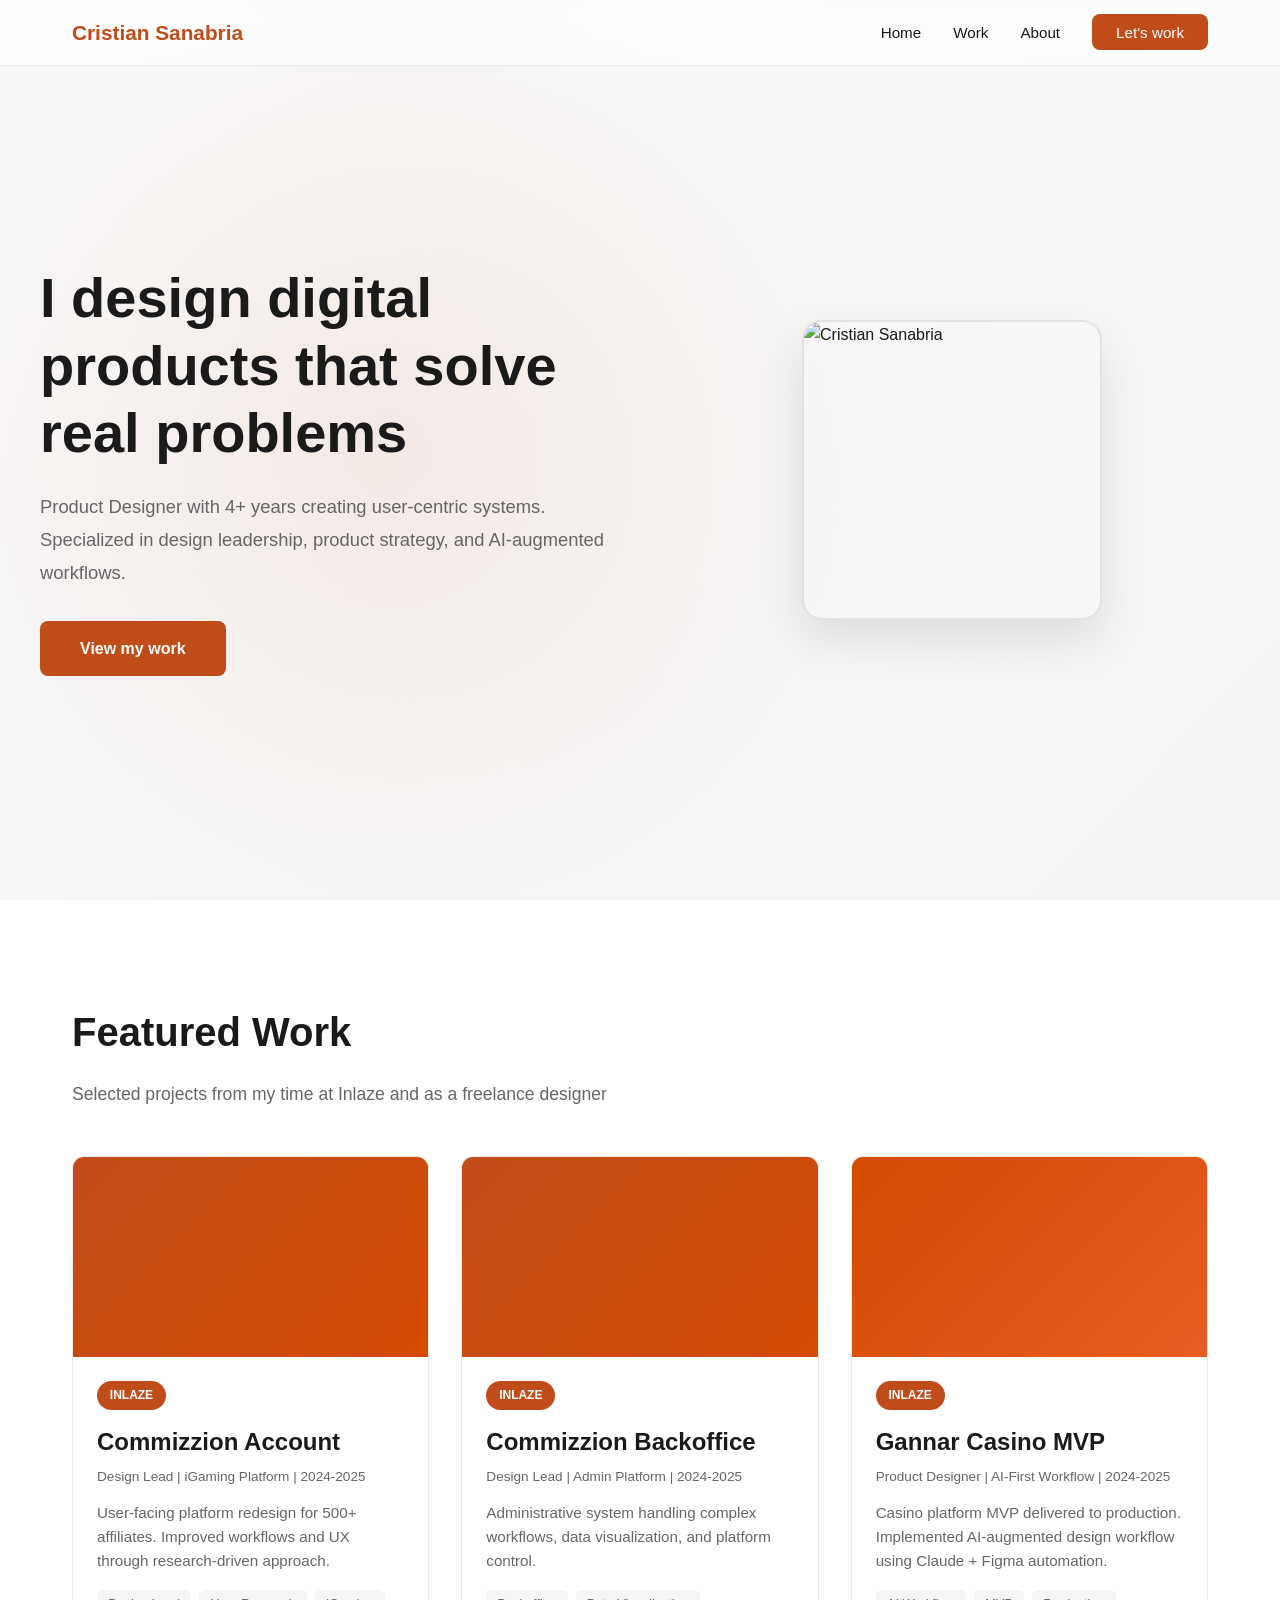
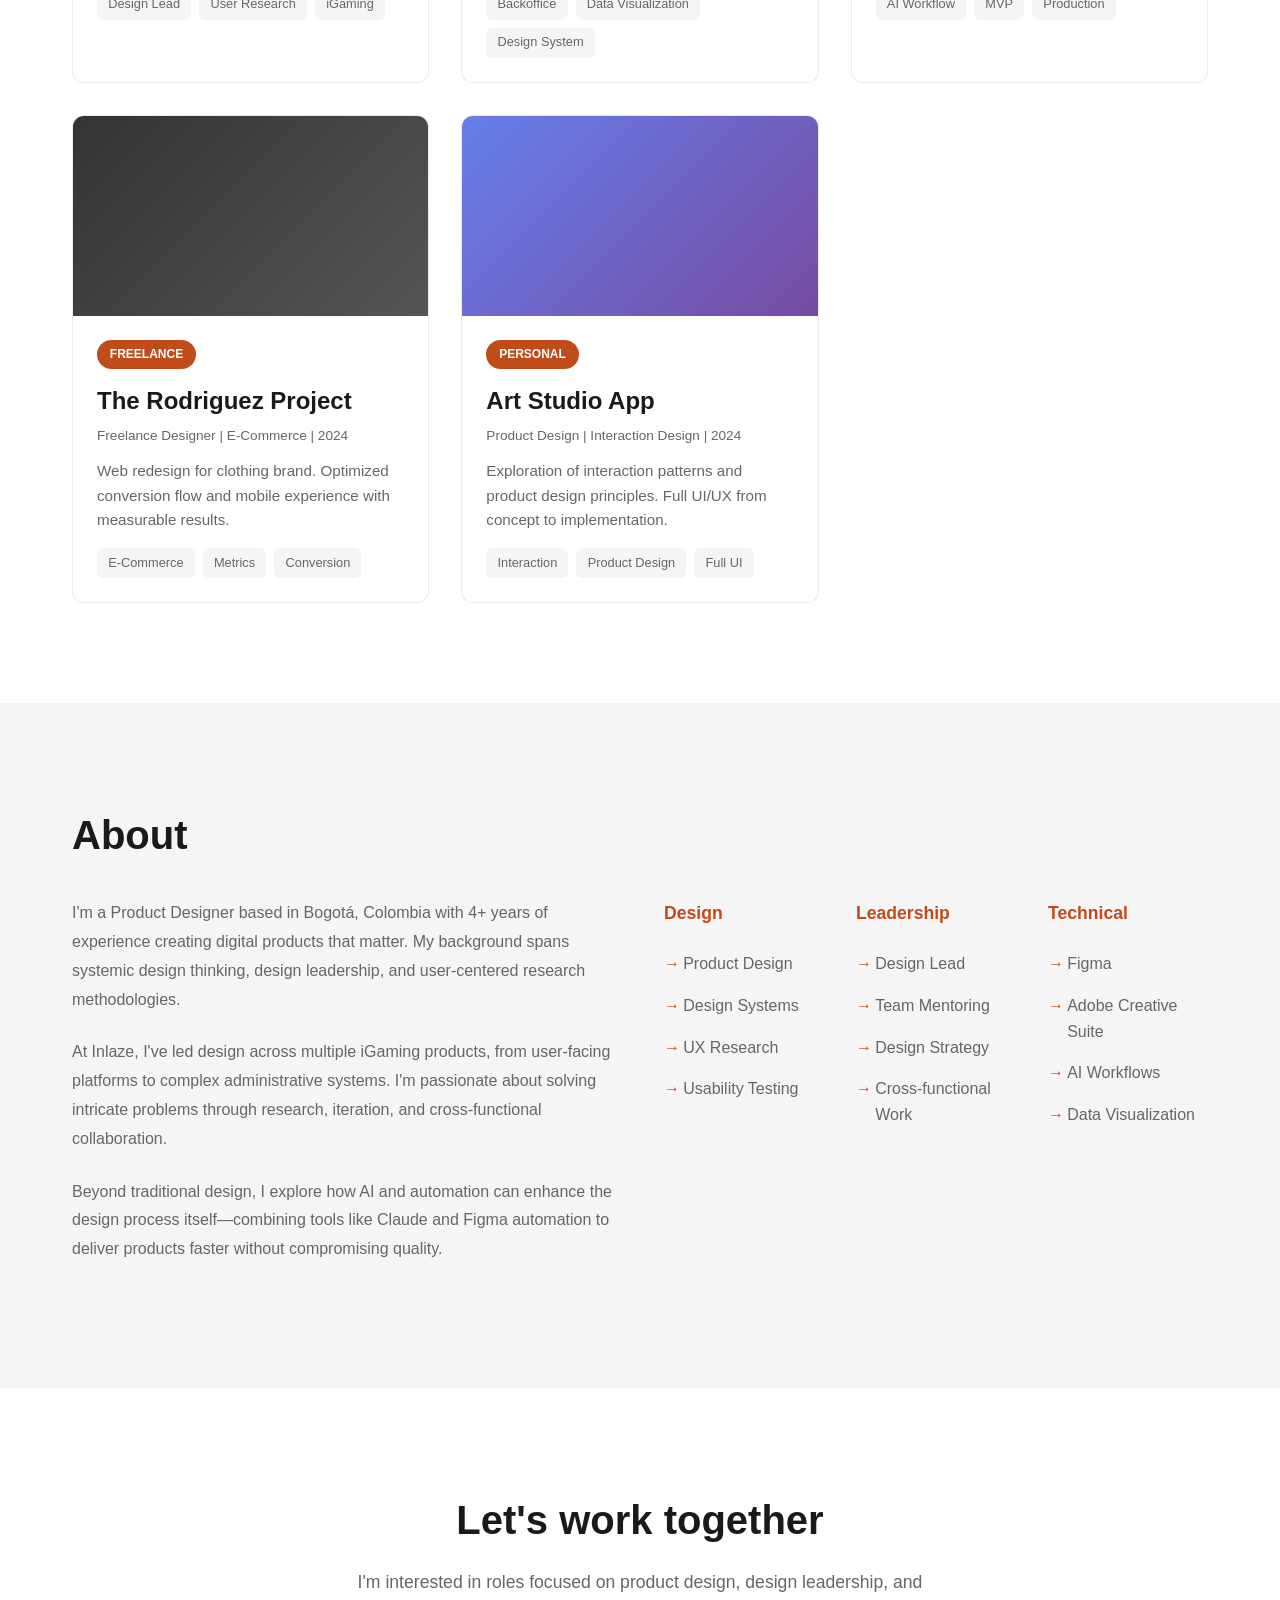
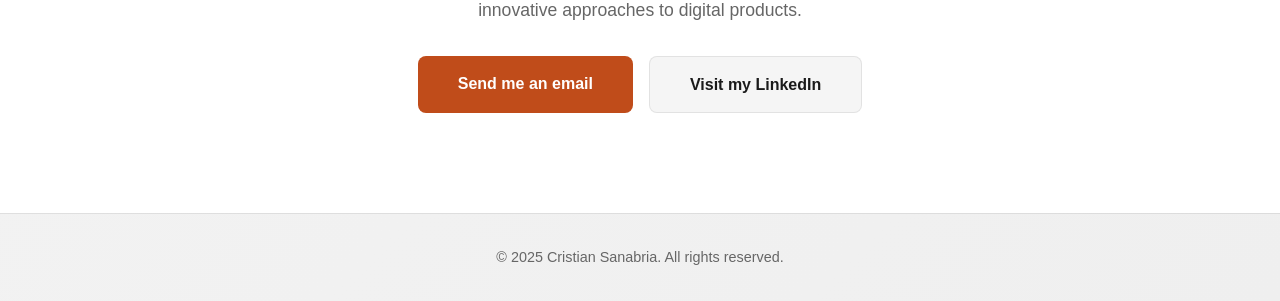
==== index.html @ e466b962 "Initial commit: Add portfolio site" ====
<!DOCTYPE html>
<html lang="en">
<head>
  <meta charset="UTF-8">
  <meta name="viewport" content="width=device-width, initial-scale=1.0">
  <title>Cristian Sanabria - Product Designer</title>
  <link rel="stylesheet" href="styles.css">
</head>
<body>
  <!-- Navigation -->
  <nav class="navbar">
    <div class="nav-container">
      <div class="nav-logo">
        <a href="#home">Cristian Sanabria</a>
      </div>
      <ul class="nav-menu">
        <li><a href="#home" class="nav-link">Home</a></li>
        <li><a href="#work" class="nav-link">Work</a></li>
        <li><a href="#about" class="nav-link">About</a></li>
        <li><a href="#contact" class="nav-link nav-link-cta">Let's work</a></li>
      </ul>
      <div class="hamburger">
        <span></span>
        <span></span>
        <span></span>
      </div>
    </div>
  </nav>

  <!-- Hero Section -->
  <section id="home" class="hero">
    <div class="hero-content">
      <div class="hero-text">
        <h1>I design digital products that solve real problems</h1>
        <p>Product Designer with 4+ years creating user-centric systems. Specialized in design leadership, product strategy, and AI-augmented workflows.</p>
        <a href="#work" class="cta-button">View my work</a>
      </div>
      <div class="hero-image">
        <img src="https://media.licdn.com/dms/image/v2/D4E03AQHj_qhCqx9m7Q/profile-displayphoto-shrink_400_400/B4EZRHE0FCHgAg-/0/1736359232796?e=1776902400&v=beta&t=BjJGHs2agPG7mdPKv60UKimtFceNWVZAEe815N1MtGw" alt="Cristian Sanabria">
      </div>
    </div>
    <div class="hero-gradient"></div>
  </section>

  <!-- Work Section -->
  <section id="work" class="work">
    <div class="section-container">
      <h2>Featured Work</h2>
      <p class="section-subtitle">Selected projects from my time at Inlaze and as a freelance designer</p>
      
      <div class="projects-grid">
        <!-- Project 1: Commizzion Account -->
        <div class="project-card" data-project="commizzion-account">
          <div class="project-image">
            <div class="image-placeholder" style="background: linear-gradient(135deg, #C04C1A 0%, #D44A00 100%);"></div>
          </div>
          <div class="project-info">
            <span class="project-tag">Inlaze</span>
            <h3>Commizzion Account</h3>
            <p class="project-meta">Design Lead | iGaming Platform | 2024-2025</p>
            <p class="project-description">User-facing platform redesign for 500+ affiliates. Improved workflows and UX through research-driven approach.</p>
            <div class="project-skills">
              <span class="skill-tag">Design Lead</span>
              <span class="skill-tag">User Research</span>
              <span class="skill-tag">iGaming</span>
            </div>
          </div>
        </div>

        <!-- Project 2: Commizzion Backoffice -->
        <div class="project-card" data-project="commizzion-backoffice">
          <div class="project-image">
            <div class="image-placeholder" style="background: linear-gradient(135deg, #C04C1A 0%, #D44A00 100%);"></div>
          </div>
          <div class="project-info">
            <span class="project-tag">Inlaze</span>
            <h3>Commizzion Backoffice</h3>
            <p class="project-meta">Design Lead | Admin Platform | 2024-2025</p>
            <p class="project-description">Administrative system handling complex workflows, data visualization, and platform control.</p>
            <div class="project-skills">
              <span class="skill-tag">Backoffice</span>
              <span class="skill-tag">Data Visualization</span>
              <span class="skill-tag">Design System</span>
            </div>
          </div>
        </div>

        <!-- Project 3: Gannar Casino -->
        <div class="project-card" data-project="gannar">
          <div class="project-image">
            <div class="image-placeholder" style="background: linear-gradient(135deg, #D44A00 0%, #E85D24 100%);"></div>
          </div>
          <div class="project-info">
            <span class="project-tag">Inlaze</span>
            <h3>Gannar Casino MVP</h3>
            <p class="project-meta">Product Designer | AI-First Workflow | 2024-2025</p>
            <p class="project-description">Casino platform MVP delivered to production. Implemented AI-augmented design workflow using Claude + Figma automation.</p>
            <div class="project-skills">
              <span class="skill-tag">AI Workflow</span>
              <span class="skill-tag">MVP</span>
              <span class="skill-tag">Production</span>
            </div>
          </div>
        </div>

        <!-- Project 4: The Rodriguez Project -->
        <div class="project-card" data-project="rodriguez">
          <div class="project-image">
            <div class="image-placeholder" style="background: linear-gradient(135deg, #333 0%, #555 100%);"></div>
          </div>
          <div class="project-info">
            <span class="project-tag">Freelance</span>
            <h3>The Rodriguez Project</h3>
            <p class="project-meta">Freelance Designer | E-Commerce | 2024</p>
            <p class="project-description">Web redesign for clothing brand. Optimized conversion flow and mobile experience with measurable results.</p>
            <div class="project-skills">
              <span class="skill-tag">E-Commerce</span>
              <span class="skill-tag">Metrics</span>
              <span class="skill-tag">Conversion</span>
            </div>
          </div>
        </div>

        <!-- Project 5: Art Studio -->
        <div class="project-card" data-project="art-studio">
          <div class="project-image">
            <div class="image-placeholder" style="background: linear-gradient(135deg, #667eea 0%, #764ba2 100%);"></div>
          </div>
          <div class="project-info">
            <span class="project-tag">Personal</span>
            <h3>Art Studio App</h3>
            <p class="project-meta">Product Design | Interaction Design | 2024</p>
            <p class="project-description">Exploration of interaction patterns and product design principles. Full UI/UX from concept to implementation.</p>
            <div class="project-skills">
              <span class="skill-tag">Interaction</span>
              <span class="skill-tag">Product Design</span>
              <span class="skill-tag">Full UI</span>
            </div>
          </div>
        </div>
      </div>
    </div>
  </section>

  <!-- About Section -->
  <section id="about" class="about">
    <div class="section-container">
      <h2>About</h2>
      <div class="about-content">
        <div class="about-text">
          <p>I'm a Product Designer based in Bogotá, Colombia with 4+ years of experience creating digital products that matter. My background spans systemic design thinking, design leadership, and user-centered research methodologies.</p>
          <p>At Inlaze, I've led design across multiple iGaming products, from user-facing platforms to complex administrative systems. I'm passionate about solving intricate problems through research, iteration, and cross-functional collaboration.</p>
          <p>Beyond traditional design, I explore how AI and automation can enhance the design process itself—combining tools like Claude and Figma automation to deliver products faster without compromising quality.</p>
        </div>
        <div class="skills-grid">
          <div class="skills-column">
            <h4>Design</h4>
            <ul>
              <li>Product Design</li>
              <li>Design Systems</li>
              <li>UX Research</li>
              <li>Usability Testing</li>
            </ul>
          </div>
          <div class="skills-column">
            <h4>Leadership</h4>
            <ul>
              <li>Design Lead</li>
              <li>Team Mentoring</li>
              <li>Design Strategy</li>
              <li>Cross-functional Work</li>
            </ul>
          </div>
          <div class="skills-column">
            <h4>Technical</h4>
            <ul>
              <li>Figma</li>
              <li>Adobe Creative Suite</li>
              <li>AI Workflows</li>
              <li>Data Visualization</li>
            </ul>
          </div>
        </div>
      </div>
    </div>
  </section>

  <!-- Contact Section -->
  <section id="contact" class="contact">
    <div class="section-container">
      <h2>Let's work together</h2>
      <p>I'm interested in roles focused on product design, design leadership, and innovative approaches to digital products.</p>
      <div class="contact-links">
        <a href="mailto:crisanabria97@gmail.com" class="contact-button">Send me an email</a>
        <a href="https://www.linkedin.com/in/cristian-sanabria97/" target="_blank" class="contact-button contact-button-secondary">Visit my LinkedIn</a>
      </div>
    </div>
  </section>

  <!-- Footer -->
  <footer class="footer">
    <div class="section-container">
      <p>&copy; 2025 Cristian Sanabria. All rights reserved.</p>
    </div>
  </footer>

  <!-- Project Modal -->
  <div id="projectModal" class="project-modal">
    <div class="modal-content">
      <button class="modal-close">&times;</button>
      <div class="modal-body">
        <h3 id="modalTitle"></h3>
        <p id="modalDescription"></p>
        <div id="modalDetails"></div>
      </div>
    </div>
  </div>

  <script src="script.js"></script>
</body>
</html>
---- styles.css ----
* {
  margin: 0;
  padding: 0;
  box-sizing: border-box;
}

:root {
  --primary-color: #C04C1A;
  --accent-color: #D44A00;
  --text-primary: #1a1a1a;
  --text-secondary: #666;
  --bg-primary: #ffffff;
  --bg-secondary: #f5f5f5;
  --bg-tertiary: #efefef;
  --border-color: rgba(0, 0, 0, 0.08);
  --glass-bg: rgba(255, 255, 255, 0.7);
  --glass-border: rgba(255, 255, 255, 0.5);
}

@media (prefers-color-scheme: dark) {
  :root {
    --text-primary: #f5f5f5;
    --text-secondary: #b0b0b0;
    --bg-primary: #0a0a0a;
    --bg-secondary: #1a1a1a;
    --bg-tertiary: #2a2a2a;
    --border-color: rgba(255, 255, 255, 0.1);
    --glass-bg: rgba(20, 20, 20, 0.7);
    --glass-border: rgba(255, 255, 255, 0.15);
  }
}

html {
  scroll-behavior: smooth;
}

body {
  font-family: -apple-system, BlinkMacSystemFont, 'Segoe UI', Roboto, 'Helvetica Neue', Arial, sans-serif;
  color: var(--text-primary);
  background: linear-gradient(135deg, #f9f9f9 0%, #efefef 100%);
  line-height: 1.6;
}

@media (prefers-color-scheme: dark) {
  body {
    background: linear-gradient(135deg, #0a0a0a 0%, #1a1a1a 100%);
  }
}

/* Navigation */
.navbar {
  position: fixed;
  top: 0;
  left: 0;
  right: 0;
  backdrop-filter: blur(10px);
  background: var(--glass-bg);
  border-bottom: 1px solid var(--border-color);
  padding: 1rem 0;
  z-index: 1000;
}

.nav-container {
  max-width: 1200px;
  margin: 0 auto;
  padding: 0 2rem;
  display: flex;
  justify-content: space-between;
  align-items: center;
}

.nav-logo a {
  font-weight: 600;
  font-size: 1.3rem;
  color: var(--primary-color);
  text-decoration: none;
}

.nav-menu {
  display: flex;
  list-style: none;
  gap: 2rem;
}

.nav-link {
  text-decoration: none;
  color: var(--text-primary);
  font-size: 0.95rem;
  transition: color 0.3s ease;
}

.nav-link:hover {
  color: var(--primary-color);
}

.nav-link-cta {
  background: var(--primary-color);
  color: white;
  padding: 0.6rem 1.5rem;
  border-radius: 8px;
  transition: background 0.3s ease;
}

.nav-link-cta:hover {
  background: var(--accent-color);
}

.hamburger {
  display: none;
  flex-direction: column;
  gap: 5px;
  cursor: pointer;
}

.hamburger span {
  width: 25px;
  height: 2px;
  background: var(--text-primary);
  border-radius: 2px;
  transition: all 0.3s ease;
}

/* Hero Section */
.hero {
  padding: 120px 2rem 80px;
  min-height: 100vh;
  display: flex;
  align-items: center;
  position: relative;
  overflow: hidden;
}

.hero-gradient {
  position: absolute;
  top: 0;
  left: 0;
  right: 0;
  bottom: 0;
  background: radial-gradient(circle at 30% 50%, rgba(192, 76, 26, 0.08) 0%, transparent 50%);
  pointer-events: none;
}

.hero-content {
  max-width: 1200px;
  margin: 0 auto;
  width: 100%;
  display: grid;
  grid-template-columns: 1fr 1fr;
  gap: 3rem;
  align-items: center;
  position: relative;
  z-index: 1;
}

.hero-text h1 {
  font-size: 3.5rem;
  line-height: 1.2;
  margin-bottom: 1.5rem;
  color: var(--text-primary);
}

.hero-text p {
  font-size: 1.15rem;
  color: var(--text-secondary);
  margin-bottom: 2rem;
  line-height: 1.8;
}

.cta-button {
  display: inline-block;
  background: var(--primary-color);
  color: white;
  padding: 0.9rem 2.5rem;
  border-radius: 8px;
  text-decoration: none;
  font-weight: 600;
  transition: all 0.3s ease;
  border: none;
  cursor: pointer;
}

.cta-button:hover {
  background: var(--accent-color);
  transform: translateY(-2px);
  box-shadow: 0 10px 30px rgba(192, 76, 26, 0.2);
}

.hero-image {
  display: flex;
  justify-content: center;
  align-items: center;
}

.hero-image img {
  width: 300px;
  height: 300px;
  border-radius: 20px;
  border: 2px solid var(--border-color);
  object-fit: cover;
  box-shadow: 0 20px 50px rgba(0, 0, 0, 0.1);
}

/* Section Container */
.section-container {
  max-width: 1200px;
  margin: 0 auto;
  padding: 0 2rem;
}

/* Work Section */
.work {
  padding: 100px 2rem;
  background: var(--bg-primary);
}

.work h2,
.about h2,
.contact h2 {
  font-size: 2.5rem;
  margin-bottom: 1rem;
  color: var(--text-primary);
}

.section-subtitle {
  font-size: 1.1rem;
  color: var(--text-secondary);
  margin-bottom: 3rem;
}

.projects-grid {
  display: grid;
  grid-template-columns: repeat(auto-fit, minmax(300px, 1fr));
  gap: 2rem;
}

.project-card {
  background: var(--glass-bg);
  border: 1px solid var(--border-color);
  border-radius: 12px;
  overflow: hidden;
  transition: all 0.3s ease;
  cursor: pointer;
  backdrop-filter: blur(10px);
}

.project-card:hover {
  transform: translateY(-8px);
  border-color: var(--primary-color);
  box-shadow: 0 20px 40px rgba(0, 0, 0, 0.1);
}

.project-image {
  width: 100%;
  height: 200px;
  overflow: hidden;
  background: var(--bg-secondary);
}

.image-placeholder {
  width: 100%;
  height: 100%;
  display: flex;
  align-items: center;
  justify-content: center;
  transition: transform 0.3s ease;
}

.project-card:hover .image-placeholder {
  transform: scale(1.05);
}

.project-info {
  padding: 1.5rem;
}

.project-tag {
  display: inline-block;
  background: var(--primary-color);
  color: white;
  padding: 0.3rem 0.8rem;
  border-radius: 20px;
  font-size: 0.75rem;
  font-weight: 600;
  text-transform: uppercase;
  margin-bottom: 0.8rem;
}

.project-card h3 {
  font-size: 1.5rem;
  margin-bottom: 0.3rem;
  color: var(--text-primary);
}

.project-meta {
  font-size: 0.85rem;
  color: var(--text-secondary);
  margin-bottom: 0.8rem;
}

.project-description {
  font-size: 0.95rem;
  color: var(--text-secondary);
  margin-bottom: 1rem;
  line-height: 1.6;
}

.project-skills {
  display: flex;
  flex-wrap: wrap;
  gap: 0.5rem;
}

.skill-tag {
  background: var(--bg-secondary);
  color: var(--text-secondary);
  padding: 0.3rem 0.7rem;
  border-radius: 6px;
  font-size: 0.8rem;
}

/* About Section */
.about {
  padding: 100px 2rem;
  background: var(--bg-secondary);
}

.about-content {
  display: grid;
  grid-template-columns: 1fr 1fr;
  gap: 3rem;
  margin-top: 2rem;
}

.about-text p {
  color: var(--text-secondary);
  margin-bottom: 1.5rem;
  font-size: 1rem;
  line-height: 1.8;
}

.skills-grid {
  display: grid;
  grid-template-columns: repeat(3, 1fr);
  gap: 2rem;
}

.skills-column h4 {
  font-size: 1.1rem;
  margin-bottom: 1rem;
  color: var(--primary-color);
}

.skills-column ul {
  list-style: none;
}

.skills-column li {
  padding: 0.5rem 0;
  color: var(--text-secondary);
  position: relative;
  padding-left: 1.2rem;
}

.skills-column li:before {
  content: "→";
  position: absolute;
  left: 0;
  color: var(--primary-color);
}

/* Contact Section */
.contact {
  padding: 100px 2rem;
  background: var(--bg-primary);
  text-align: center;
}

.contact h2 {
  margin-bottom: 1rem;
}

.contact > .section-container > p {
  font-size: 1.1rem;
  color: var(--text-secondary);
  margin-bottom: 2rem;
  max-width: 600px;
  margin-left: auto;
  margin-right: auto;
}

.contact-links {
  display: flex;
  justify-content: center;
  gap: 1rem;
  flex-wrap: wrap;
}

.contact-button {
  background: var(--primary-color);
  color: white;
  padding: 0.9rem 2.5rem;
  border-radius: 8px;
  text-decoration: none;
  font-weight: 600;
  transition: all 0.3s ease;
  display: inline-block;
}

.contact-button:hover {
  background: var(--accent-color);
  transform: translateY(-2px);
}

.contact-button-secondary {
  background: var(--bg-secondary);
  color: var(--text-primary);
  border: 1px solid var(--border-color);
}

.contact-button-secondary:hover {
  background: var(--accent-color);
  color: white;
  border-color: var(--accent-color);
}

/* Footer */
.footer {
  padding: 2rem;
  text-align: center;
  color: var(--text-secondary);
  font-size: 0.9rem;
  border-top: 1px solid var(--border-color);
}

/* Project Modal */
.project-modal {
  display: none;
  position: fixed;
  top: 0;
  left: 0;
  right: 0;
  bottom: 0;
  background: rgba(0, 0, 0, 0.5);
  z-index: 2000;
  backdrop-filter: blur(5px);
  align-items: center;
  justify-content: center;
}

.project-modal.active {
  display: flex;
}

.modal-content {
  background: var(--bg-primary);
  border-radius: 16px;
  padding: 2rem;
  max-width: 600px;
  width: 90%;
  max-height: 80vh;
  overflow-y: auto;
  position: relative;
  border: 1px solid var(--border-color);
}

.modal-close {
  position: absolute;
  top: 1rem;
  right: 1rem;
  background: none;
  border: none;
  font-size: 2rem;
  cursor: pointer;
  color: var(--text-primary);
}

/* Responsive Design */
@media (max-width: 768px) {
  .nav-menu {
    display: none;
  }

  .hamburger {
    display: flex;
  }

  .hero-content {
    grid-template-columns: 1fr;
    padding: 2rem 0;
  }

  .hero-text h1 {
    font-size: 2.5rem;
  }

  .hero-image img {
    width: 250px;
    height: 250px;
  }

  .about-content {
    grid-template-columns: 1fr;
  }

  .skills-grid {
    grid-template-columns: 1fr;
  }

  .projects-grid {
    grid-template-columns: 1fr;
  }

  .work h2,
  .about h2,
  .contact h2 {
    font-size: 2rem;
  }

  .contact-links {
    flex-direction: column;
  }

  .contact-button {
    width: 100%;
  }
}

@media (max-width: 480px) {
  .hero-text h1 {
    font-size: 2rem;
  }

  .nav-container {
    padding: 0 1rem;
  }

  .section-container {
    padding: 0 1rem;
  }

  .hero,
  .work,
  .about,
  .contact {
    padding: 60px 1rem;
  }
}
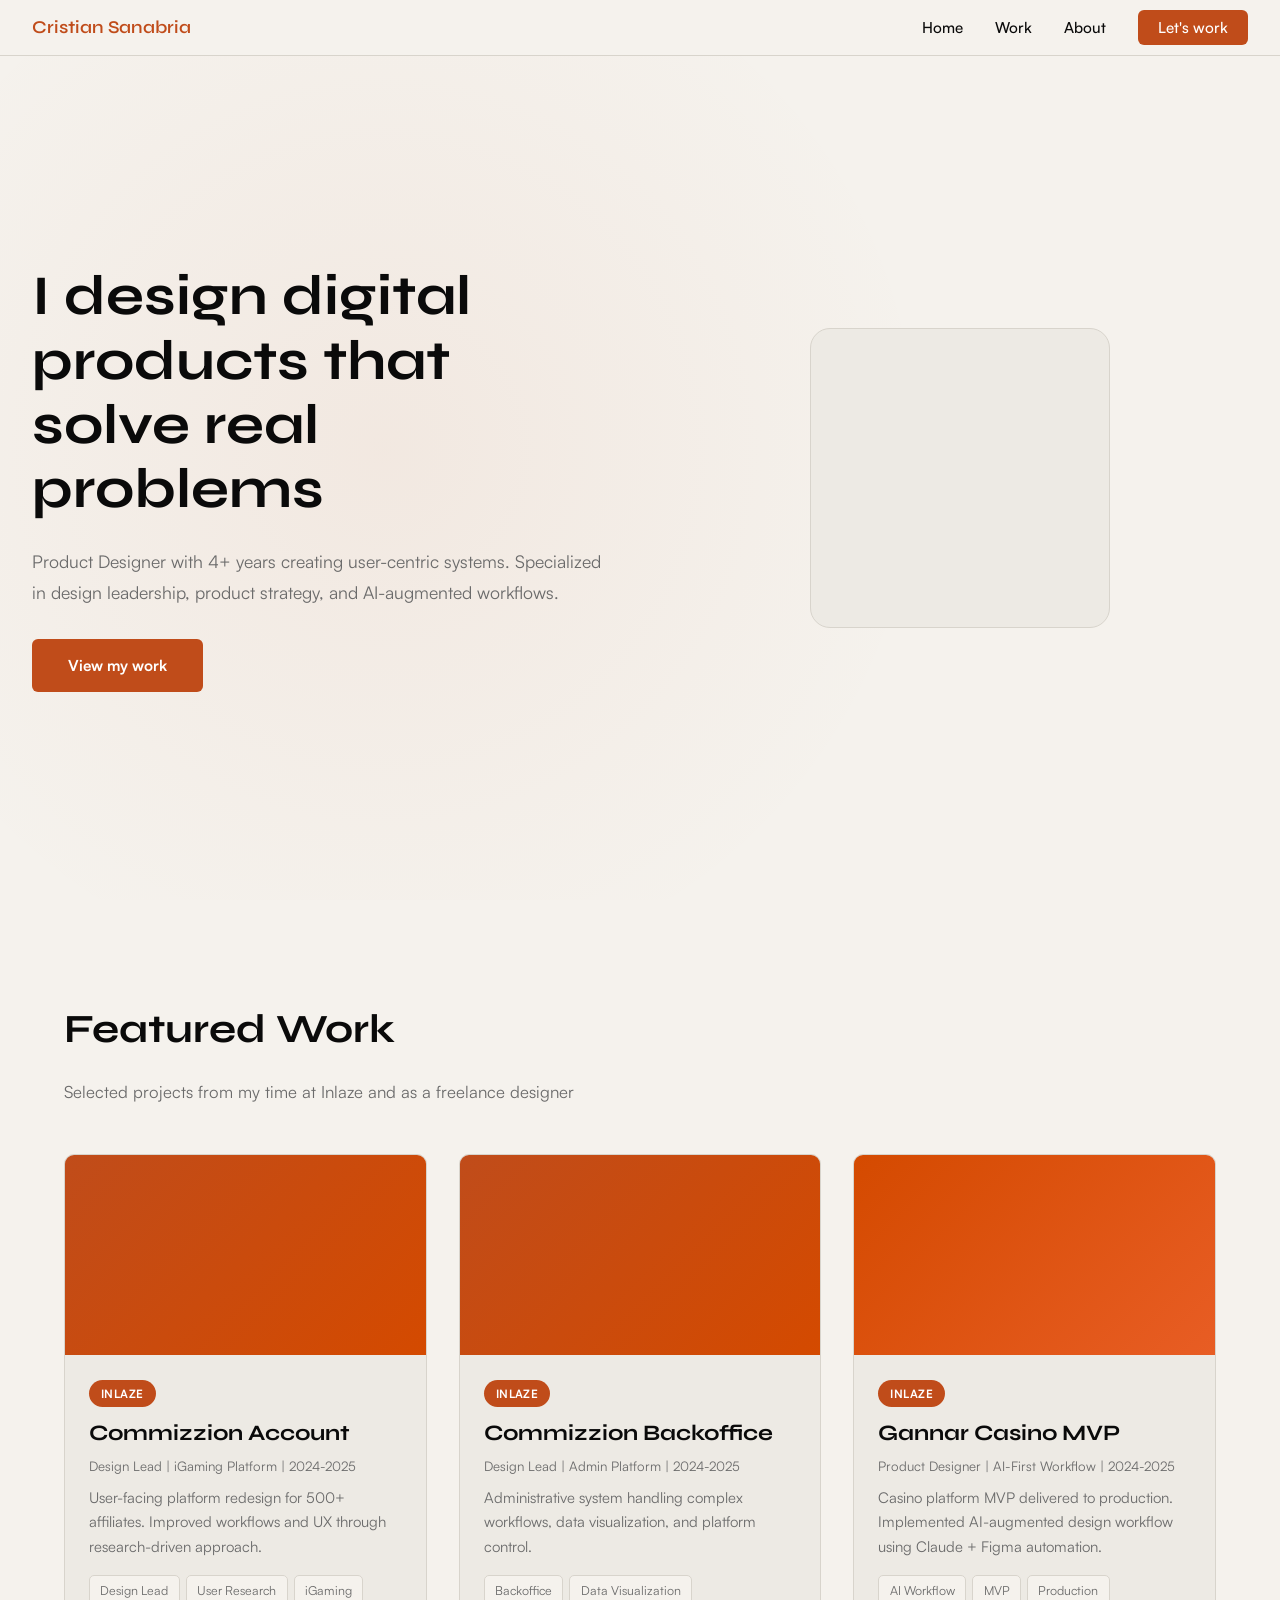
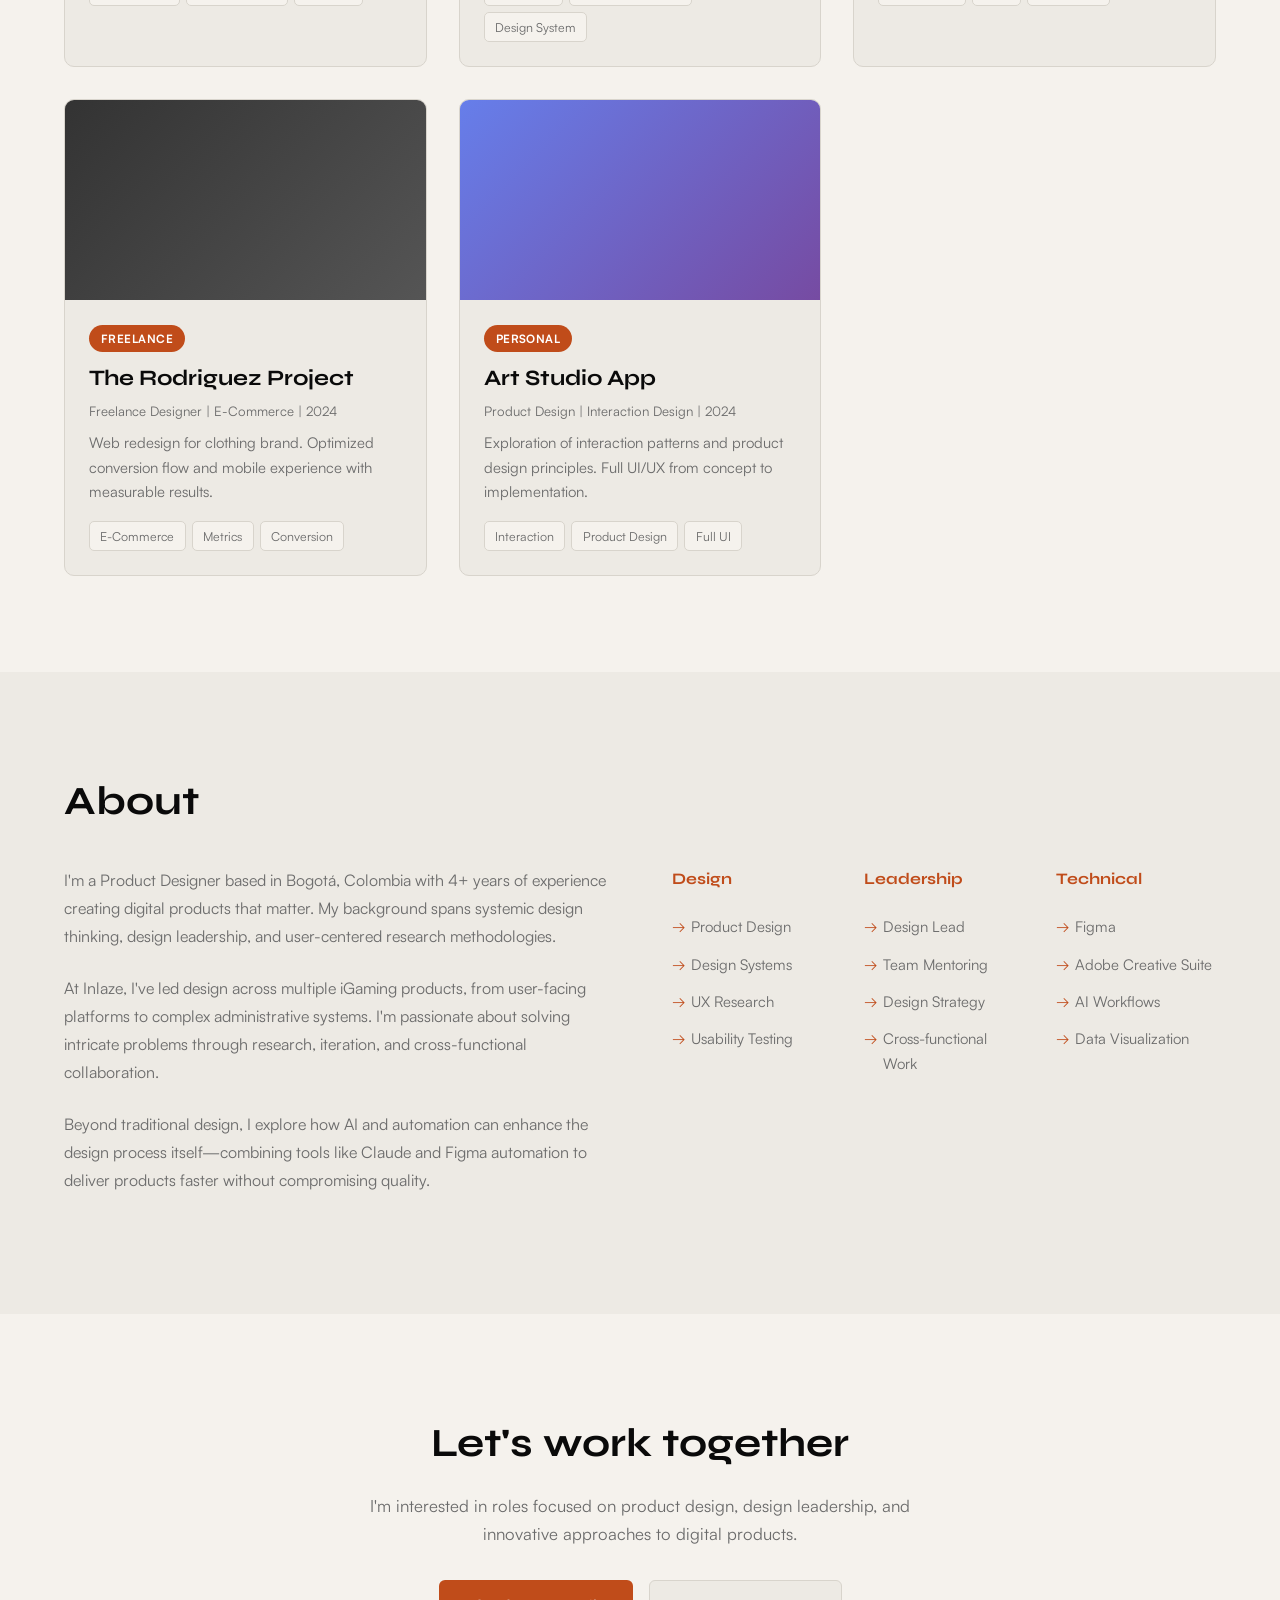
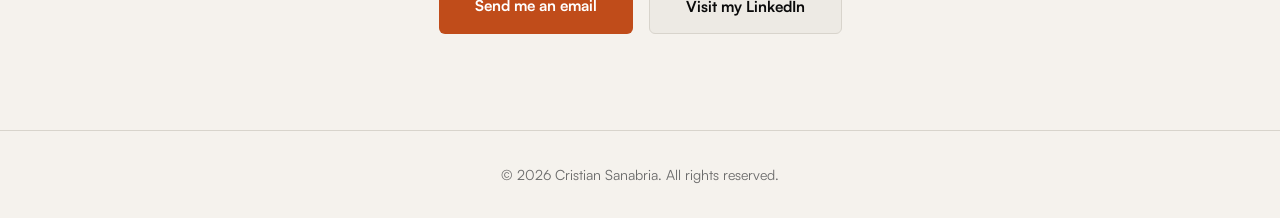
==== commit 38c7e4bd: "refactor: implement design system, migrate file structure, fix critical bugs" ====
--- a/index.html
+++ b/index.html
@@ -3,8 +3,10 @@
 <head>
   <meta charset="UTF-8">
   <meta name="viewport" content="width=device-width, initial-scale=1.0">
+  <meta name="description" content="Cristian Sanabria — Product Designer with 4+ years creating user-centric systems. Specialized in design leadership, product strategy, and AI-augmented workflows.">
   <title>Cristian Sanabria - Product Designer</title>
-  <link rel="stylesheet" href="styles.css">
+  <link rel="stylesheet" href="styles/main.css">
+  <link rel="stylesheet" href="styles/components.css">
 </head>
 <body>
   <!-- Navigation -->
@@ -36,7 +38,7 @@
         <a href="#work" class="cta-button">View my work</a>
       </div>
       <div class="hero-image">
-        <img src="https://media.licdn.com/dms/image/v2/D4E03AQHj_qhCqx9m7Q/profile-displayphoto-shrink_400_400/B4EZRHE0FCHgAg-/0/1736359232796?e=1776902400&v=beta&t=BjJGHs2agPG7mdPKv60UKimtFceNWVZAEe815N1MtGw" alt="Cristian Sanabria">
+        <div class="hero-image-placeholder"></div>
       </div>
     </div>
     <div class="hero-gradient"></div>
@@ -192,7 +194,7 @@
       <p>I'm interested in roles focused on product design, design leadership, and innovative approaches to digital products.</p>
       <div class="contact-links">
         <a href="mailto:crisanabria97@gmail.com" class="contact-button">Send me an email</a>
-        <a href="https://www.linkedin.com/in/cristian-sanabria97/" target="_blank" class="contact-button contact-button-secondary">Visit my LinkedIn</a>
+        <a href="https://www.linkedin.com/in/cristian-sanabria97/" target="_blank" rel="noopener noreferrer" class="contact-button contact-button-secondary">Visit my LinkedIn</a>
       </div>
     </div>
   </section>
@@ -200,7 +202,7 @@
   <!-- Footer -->
   <footer class="footer">
     <div class="section-container">
-      <p>&copy; 2025 Cristian Sanabria. All rights reserved.</p>
+      <p>&copy; <span id="copyright-year"></span> Cristian Sanabria. All rights reserved.</p>
     </div>
   </footer>
 
@@ -216,6 +218,6 @@
     </div>
   </div>
 
-  <script src="script.js"></script>
+  <script src="scripts/main.js"></script>
 </body>
 </html>
--- a/styles/main.css
+++ b/styles/main.css
@@ -0,0 +1,727 @@
+/* =============================================================
+   FONT FACE DECLARATIONS
+   ============================================================= */
+
+/* Syne */
+@font-face {
+  font-family: 'Syne';
+  src: url('../assets/fonts/Syne-Regular.woff2') format('woff2');
+  font-weight: 400;
+  font-style: normal;
+  font-display: swap;
+}
+
+@font-face {
+  font-family: 'Syne';
+  src: url('../assets/fonts/Syne-Medium.woff2') format('woff2');
+  font-weight: 500;
+  font-style: normal;
+  font-display: swap;
+}
+
+@font-face {
+  font-family: 'Syne';
+  src: url('../assets/fonts/Syne-SemiBold.woff2') format('woff2');
+  font-weight: 600;
+  font-style: normal;
+  font-display: swap;
+}
+
+@font-face {
+  font-family: 'Syne';
+  src: url('../assets/fonts/Syne-Bold.woff2') format('woff2');
+  font-weight: 700;
+  font-style: normal;
+  font-display: swap;
+}
+
+@font-face {
+  font-family: 'Syne';
+  src: url('../assets/fonts/Syne-ExtraBold.woff2') format('woff2');
+  font-weight: 800;
+  font-style: normal;
+  font-display: swap;
+}
+
+/* Satoshi */
+@font-face {
+  font-family: 'Satoshi';
+  src: url('../assets/fonts/Satoshi-Light.woff2') format('woff2');
+  font-weight: 300;
+  font-style: normal;
+  font-display: swap;
+}
+
+@font-face {
+  font-family: 'Satoshi';
+  src: url('../assets/fonts/Satoshi-Regular.woff2') format('woff2');
+  font-weight: 400;
+  font-style: normal;
+  font-display: swap;
+}
+
+@font-face {
+  font-family: 'Satoshi';
+  src: url('../assets/fonts/Satoshi-Medium.woff2') format('woff2');
+  font-weight: 500;
+  font-style: normal;
+  font-display: swap;
+}
+
+@font-face {
+  font-family: 'Satoshi';
+  src: url('../assets/fonts/Satoshi-Bold.woff2') format('woff2');
+  font-weight: 700;
+  font-style: normal;
+  font-display: swap;
+}
+
+@font-face {
+  font-family: 'Satoshi';
+  src: url('../assets/fonts/Satoshi-Black.woff2') format('woff2');
+  font-weight: 900;
+  font-style: normal;
+  font-display: swap;
+}
+
+/* =============================================================
+   DESIGN TOKENS
+   ============================================================= */
+
+:root {
+  /* Colors */
+  --color-bg: #F5F2ED;
+  --color-surface: #EDEAE4;
+  --color-border: #D8D4CC;
+  --color-text: #0A0A0A;
+  --color-text-muted: #6B6B6B;
+  --color-accent: #C04C1A;
+  --color-accent-hover: #E05520;
+
+  /* Typography */
+  --font-display: 'Syne', sans-serif;
+  --font-body: 'Satoshi', sans-serif;
+
+  /* Spacing — 8pt system */
+  --space-1: 8px;
+  --space-2: 16px;
+  --space-3: 24px;
+  --space-4: 32px;
+  --space-6: 48px;
+  --space-8: 64px;
+  --space-12: 96px;
+  --space-16: 128px;
+
+  /* Layout */
+  --max-width: 1280px;
+  --nav-height: 56px;
+}
+
+/* =============================================================
+   CSS RESET
+   ============================================================= */
+
+*,
+*::before,
+*::after {
+  box-sizing: border-box;
+  margin: 0;
+  padding: 0;
+}
+
+/* =============================================================
+   BASE STYLES
+   ============================================================= */
+
+html {
+  scroll-behavior: smooth;
+}
+
+body {
+  font-family: var(--font-body);
+  font-size: 16px;
+  line-height: 1.65;
+  color: var(--color-text);
+  background-color: var(--color-bg);
+}
+
+h1,
+h2,
+h3,
+h4 {
+  font-family: var(--font-display);
+}
+
+/* =============================================================
+   NAVIGATION
+   ============================================================= */
+
+.navbar {
+  position: fixed;
+  top: 0;
+  left: 0;
+  right: 0;
+  height: var(--nav-height);
+  background: var(--color-bg);
+  border-bottom: 1px solid var(--color-border);
+  z-index: 1000;
+}
+
+.navbar.scrolled {
+  box-shadow: 0 2px 12px rgba(0, 0, 0, 0.06);
+}
+
+.nav-container {
+  max-width: var(--max-width);
+  margin: 0 auto;
+  padding: 0 var(--space-4);
+  height: 100%;
+  display: flex;
+  justify-content: space-between;
+  align-items: center;
+}
+
+.nav-logo a {
+  font-family: var(--font-display);
+  font-weight: 600;
+  font-size: 1.1rem;
+  color: var(--color-accent);
+  text-decoration: none;
+}
+
+.nav-menu {
+  display: flex;
+  list-style: none;
+  gap: var(--space-4);
+}
+
+.nav-link {
+  text-decoration: none;
+  color: var(--color-text);
+  font-size: 0.95rem;
+  font-weight: 500;
+  transition: color 0.25s ease;
+}
+
+.nav-link:hover {
+  color: var(--color-accent);
+}
+
+.nav-link-cta {
+  background: var(--color-accent);
+  color: #fff;
+  padding: 0.5rem 1.25rem;
+  border-radius: 6px;
+  transition: background 0.25s ease;
+}
+
+.nav-link-cta:hover {
+  background: var(--color-accent-hover);
+  color: #fff;
+}
+
+.hamburger {
+  display: none;
+  flex-direction: column;
+  gap: 5px;
+  cursor: pointer;
+}
+
+.hamburger span {
+  width: 25px;
+  height: 2px;
+  background: var(--color-text);
+  border-radius: 2px;
+  transition: transform 0.3s ease, opacity 0.3s ease;
+}
+
+/* =============================================================
+   MOBILE MENU (Bug fix — .nav-menu.active)
+   ============================================================= */
+
+@media (max-width: 768px) {
+  .nav-menu {
+    display: none;
+  }
+
+  .hamburger {
+    display: flex;
+  }
+
+  .nav-menu.active {
+    display: flex;
+    flex-direction: column;
+    position: absolute;
+    top: var(--nav-height);
+    left: 0;
+    right: 0;
+    background: var(--color-bg);
+    padding: var(--space-3);
+    border-bottom: 1px solid var(--color-border);
+    gap: var(--space-2);
+  }
+}
+
+/* =============================================================
+   HERO SECTION
+   ============================================================= */
+
+.hero {
+  padding: calc(var(--nav-height) + var(--space-12)) var(--space-4) var(--space-12);
+  min-height: 100vh;
+  display: flex;
+  align-items: center;
+  position: relative;
+  overflow: hidden;
+}
+
+.hero-gradient {
+  position: absolute;
+  top: 0;
+  left: 0;
+  right: 0;
+  bottom: 0;
+  background: radial-gradient(circle at 30% 50%, rgba(192, 76, 26, 0.06) 0%, transparent 55%);
+  pointer-events: none;
+}
+
+.hero-content {
+  max-width: var(--max-width);
+  margin: 0 auto;
+  width: 100%;
+  display: grid;
+  grid-template-columns: 1fr 1fr;
+  gap: var(--space-8);
+  align-items: center;
+  position: relative;
+  z-index: 1;
+}
+
+.hero-text h1 {
+  font-size: 3.5rem;
+  line-height: 1.15;
+  margin-bottom: var(--space-3);
+  color: var(--color-text);
+}
+
+.hero-text p {
+  font-size: 1.1rem;
+  color: var(--color-text-muted);
+  margin-bottom: var(--space-4);
+  line-height: 1.75;
+}
+
+/* Hero image placeholder */
+.hero-image {
+  display: flex;
+  justify-content: center;
+  align-items: center;
+}
+
+.hero-image-placeholder {
+  width: 300px;
+  height: 300px;
+  border-radius: 20px;
+  background: var(--color-surface);
+  border: 1px solid var(--color-border);
+}
+
+/* =============================================================
+   BUTTONS
+   ============================================================= */
+
+.cta-button,
+.contact-button {
+  display: inline-block;
+  background: var(--color-accent);
+  color: #fff;
+  padding: 0.85rem 2.25rem;
+  border-radius: 6px;
+  text-decoration: none;
+  font-family: var(--font-body);
+  font-weight: 600;
+  font-size: 0.95rem;
+  transition: background 0.25s ease, transform 0.25s ease;
+}
+
+.cta-button {
+  border: none;
+  cursor: pointer;
+}
+
+.cta-button:hover,
+.contact-button:hover {
+  background: var(--color-accent-hover);
+  transform: translateY(-2px);
+}
+
+.contact-button-secondary {
+  background: var(--color-surface);
+  color: var(--color-text);
+  border: 1px solid var(--color-border);
+}
+
+.contact-button-secondary:hover {
+  background: var(--color-accent-hover);
+  color: #fff;
+  border-color: var(--color-accent-hover);
+}
+
+/* =============================================================
+   SECTION CONTAINER
+   ============================================================= */
+
+.section-container {
+  max-width: var(--max-width);
+  margin: 0 auto;
+  padding: 0 var(--space-4);
+}
+
+/* =============================================================
+   WORK SECTION
+   ============================================================= */
+
+.work {
+  padding: var(--space-12) var(--space-4);
+  background: var(--color-bg);
+}
+
+.work h2,
+.about h2,
+.contact h2 {
+  font-size: 2.5rem;
+  margin-bottom: var(--space-2);
+  color: var(--color-text);
+}
+
+.section-subtitle {
+  font-size: 1.05rem;
+  color: var(--color-text-muted);
+  margin-bottom: var(--space-6);
+}
+
+.projects-grid {
+  display: grid;
+  grid-template-columns: repeat(auto-fit, minmax(300px, 1fr));
+  gap: var(--space-4);
+}
+
+.project-card {
+  background: var(--color-surface);
+  border: 1px solid var(--color-border);
+  border-radius: 10px;
+  overflow: hidden;
+  transition: transform 0.3s ease, border-color 0.3s ease, box-shadow 0.3s ease;
+  cursor: pointer;
+}
+
+.project-card:hover {
+  transform: translateY(-6px);
+  border-color: var(--color-accent);
+  box-shadow: 0 16px 40px rgba(0, 0, 0, 0.08);
+}
+
+.project-image {
+  width: 100%;
+  height: 200px;
+  overflow: hidden;
+  background: var(--color-surface);
+}
+
+.image-placeholder {
+  width: 100%;
+  height: 100%;
+  display: flex;
+  align-items: center;
+  justify-content: center;
+  transition: transform 0.3s ease;
+}
+
+.project-card:hover .image-placeholder {
+  transform: scale(1.04);
+}
+
+.project-info {
+  padding: var(--space-3);
+}
+
+.project-tag {
+  display: inline-block;
+  background: var(--color-accent);
+  color: #fff;
+  padding: 0.25rem 0.75rem;
+  border-radius: 20px;
+  font-size: 0.72rem;
+  font-weight: 700;
+  text-transform: uppercase;
+  letter-spacing: 0.04em;
+  margin-bottom: var(--space-1);
+}
+
+.project-card h3 {
+  font-size: 1.4rem;
+  margin-bottom: 0.25rem;
+  color: var(--color-text);
+}
+
+.project-meta {
+  font-size: 0.83rem;
+  color: var(--color-text-muted);
+  margin-bottom: var(--space-1);
+}
+
+.project-description {
+  font-size: 0.93rem;
+  color: var(--color-text-muted);
+  margin-bottom: var(--space-2);
+  line-height: 1.65;
+}
+
+.project-skills {
+  display: flex;
+  flex-wrap: wrap;
+  gap: 6px;
+}
+
+.skill-tag {
+  background: var(--color-bg);
+  color: var(--color-text-muted);
+  border: 1px solid var(--color-border);
+  padding: 0.25rem 0.65rem;
+  border-radius: 5px;
+  font-size: 0.78rem;
+}
+
+/* =============================================================
+   ABOUT SECTION
+   ============================================================= */
+
+.about {
+  padding: var(--space-12) var(--space-4);
+  background: var(--color-surface);
+}
+
+.about-content {
+  display: grid;
+  grid-template-columns: 1fr 1fr;
+  gap: var(--space-8);
+  margin-top: var(--space-4);
+}
+
+.about-text p {
+  color: var(--color-text-muted);
+  margin-bottom: var(--space-3);
+  font-size: 1rem;
+  line-height: 1.75;
+}
+
+.skills-grid {
+  display: grid;
+  grid-template-columns: repeat(3, 1fr);
+  gap: var(--space-4);
+}
+
+.skills-column h4 {
+  font-size: 1rem;
+  margin-bottom: var(--space-2);
+  color: var(--color-accent);
+}
+
+.skills-column ul {
+  list-style: none;
+}
+
+.skills-column li {
+  padding: 0.4rem 0;
+  color: var(--color-text-muted);
+  position: relative;
+  padding-left: 1.2rem;
+  font-size: 0.93rem;
+}
+
+.skills-column li::before {
+  content: "→";
+  position: absolute;
+  left: 0;
+  color: var(--color-accent);
+}
+
+/* =============================================================
+   CONTACT SECTION
+   ============================================================= */
+
+.contact {
+  padding: var(--space-12) var(--space-4);
+  background: var(--color-bg);
+  text-align: center;
+}
+
+.contact > .section-container > p {
+  font-size: 1.05rem;
+  color: var(--color-text-muted);
+  margin-bottom: var(--space-4);
+  max-width: 560px;
+  margin-left: auto;
+  margin-right: auto;
+}
+
+.contact-links {
+  display: flex;
+  justify-content: center;
+  gap: var(--space-2);
+  flex-wrap: wrap;
+}
+
+/* =============================================================
+   FOOTER
+   ============================================================= */
+
+.footer {
+  padding: var(--space-4);
+  text-align: center;
+  color: var(--color-text-muted);
+  font-size: 0.88rem;
+  border-top: 1px solid var(--color-border);
+  background: var(--color-bg);
+}
+
+/* =============================================================
+   PROJECT MODAL
+   ============================================================= */
+
+.project-modal {
+  display: none;
+  position: fixed;
+  top: 0;
+  left: 0;
+  right: 0;
+  bottom: 0;
+  background: rgba(10, 10, 10, 0.5);
+  z-index: 2000;
+  align-items: center;
+  justify-content: center;
+}
+
+.project-modal.active {
+  display: flex;
+}
+
+.modal-content {
+  background: var(--color-bg);
+  border-radius: 12px;
+  padding: var(--space-4);
+  max-width: 600px;
+  width: 90%;
+  max-height: 80vh;
+  overflow-y: auto;
+  position: relative;
+  border: 1px solid var(--color-border);
+}
+
+.modal-close {
+  position: absolute;
+  top: var(--space-2);
+  right: var(--space-2);
+  background: none;
+  border: none;
+  font-size: 1.75rem;
+  cursor: pointer;
+  color: var(--color-text-muted);
+  line-height: 1;
+  transition: color 0.2s ease;
+}
+
+.modal-close:hover {
+  color: var(--color-text);
+}
+
+.modal-details-body {
+  margin-top: var(--space-3);
+}
+
+.modal-details-body > p {
+  margin-bottom: var(--space-2);
+  color: var(--color-text-muted);
+  line-height: 1.75;
+}
+
+.modal-tags {
+  display: flex;
+  flex-wrap: wrap;
+  gap: 6px;
+  margin-top: var(--space-2);
+}
+
+/* =============================================================
+   RESPONSIVE
+   ============================================================= */
+
+@media (max-width: 768px) {
+  .navbar {
+    position: relative;
+  }
+
+  .hero-content {
+    grid-template-columns: 1fr;
+    padding: var(--space-4) 0;
+  }
+
+  .hero-text h1 {
+    font-size: 2.5rem;
+  }
+
+  .hero-image-placeholder {
+    width: 220px;
+    height: 220px;
+  }
+
+  .about-content {
+    grid-template-columns: 1fr;
+  }
+
+  .skills-grid {
+    grid-template-columns: 1fr;
+  }
+
+  .projects-grid {
+    grid-template-columns: 1fr;
+  }
+
+  .work h2,
+  .about h2,
+  .contact h2 {
+    font-size: 2rem;
+  }
+
+  .contact-links {
+    flex-direction: column;
+    align-items: center;
+  }
+
+  .contact-button {
+    width: 100%;
+    text-align: center;
+  }
+}
+
+@media (max-width: 480px) {
+  .hero-text h1 {
+    font-size: 2rem;
+  }
+
+  .nav-container {
+    padding: 0 var(--space-2);
+  }
+
+  .section-container {
+    padding: 0 var(--space-2);
+  }
+
+  .hero,
+  .work,
+  .about,
+  .contact {
+    padding-left: var(--space-2);
+    padding-right: var(--space-2);
+  }
+}
--- a/styles/components.css
+++ b/styles/components.css
@@ -0,0 +1,4 @@
+/* =============================================================
+   COMPONENT STYLES
+   (reserved for future reusable components)
+   ============================================================= */
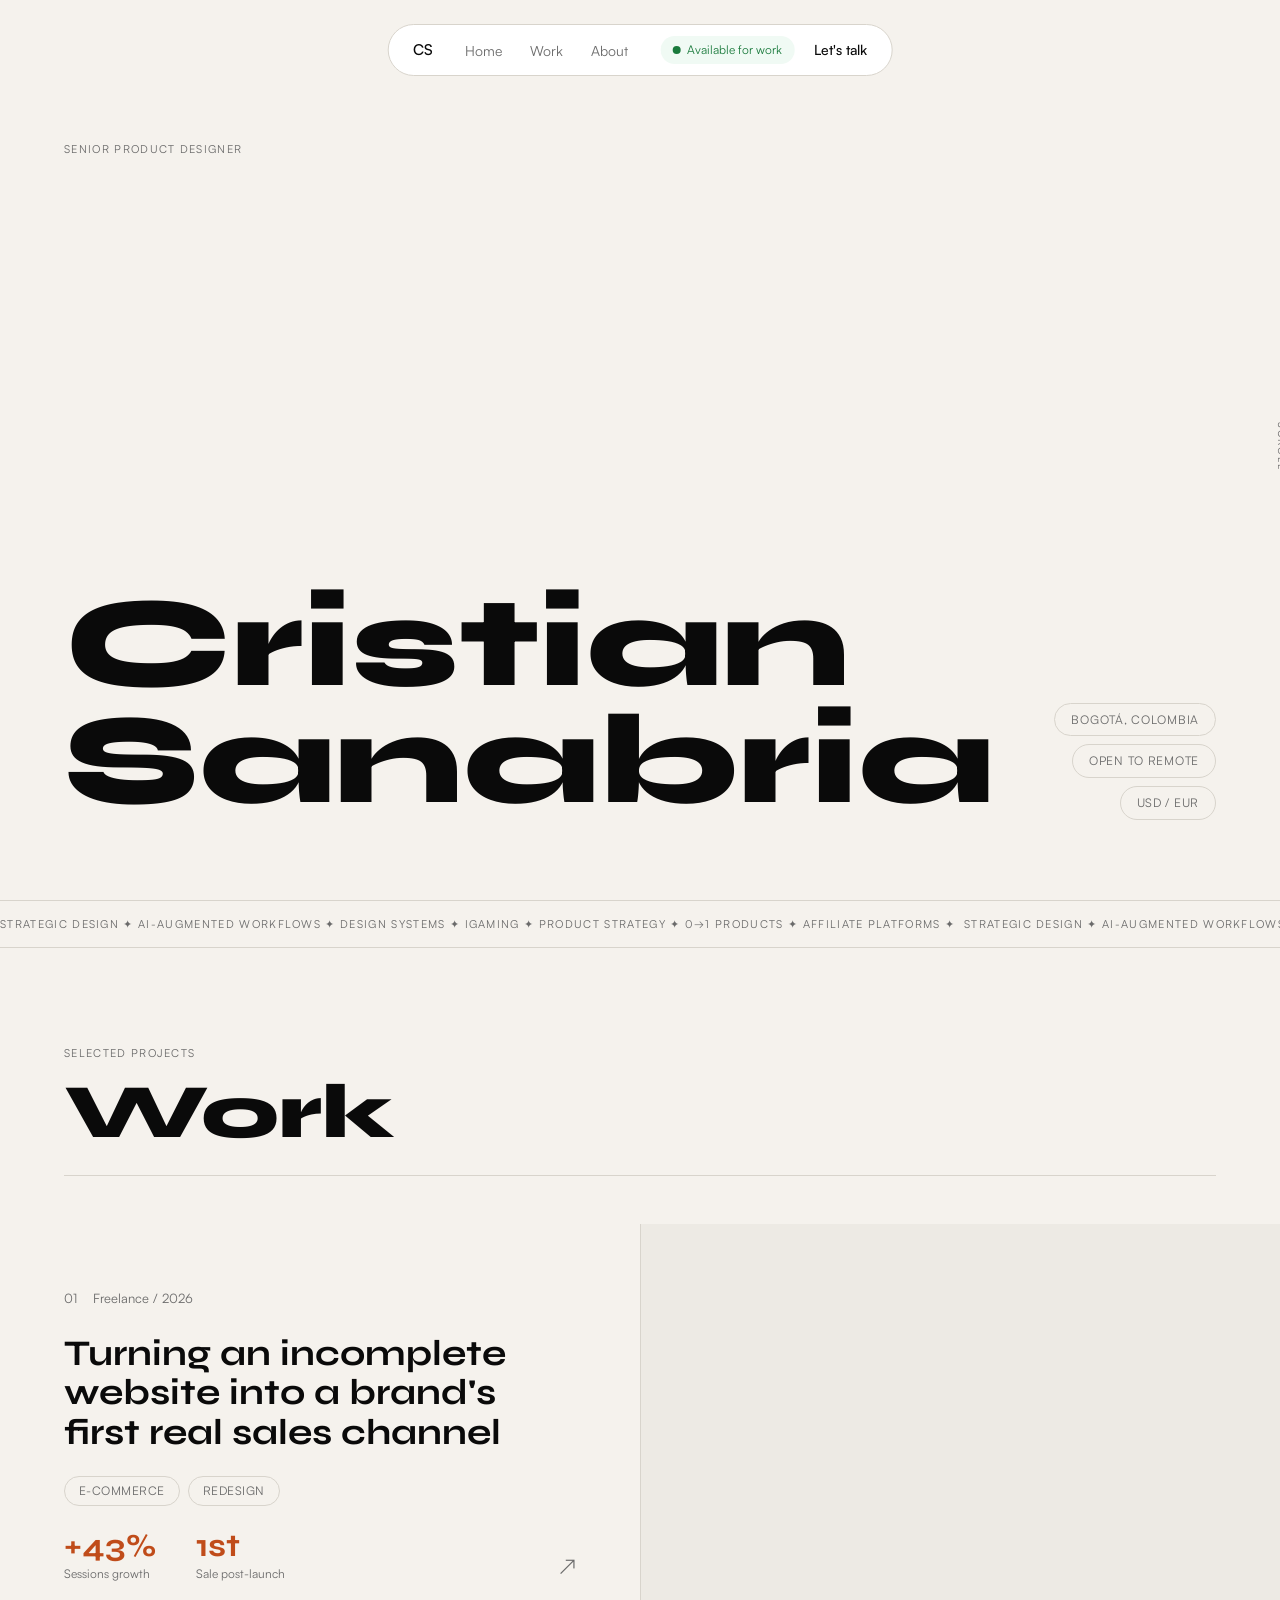
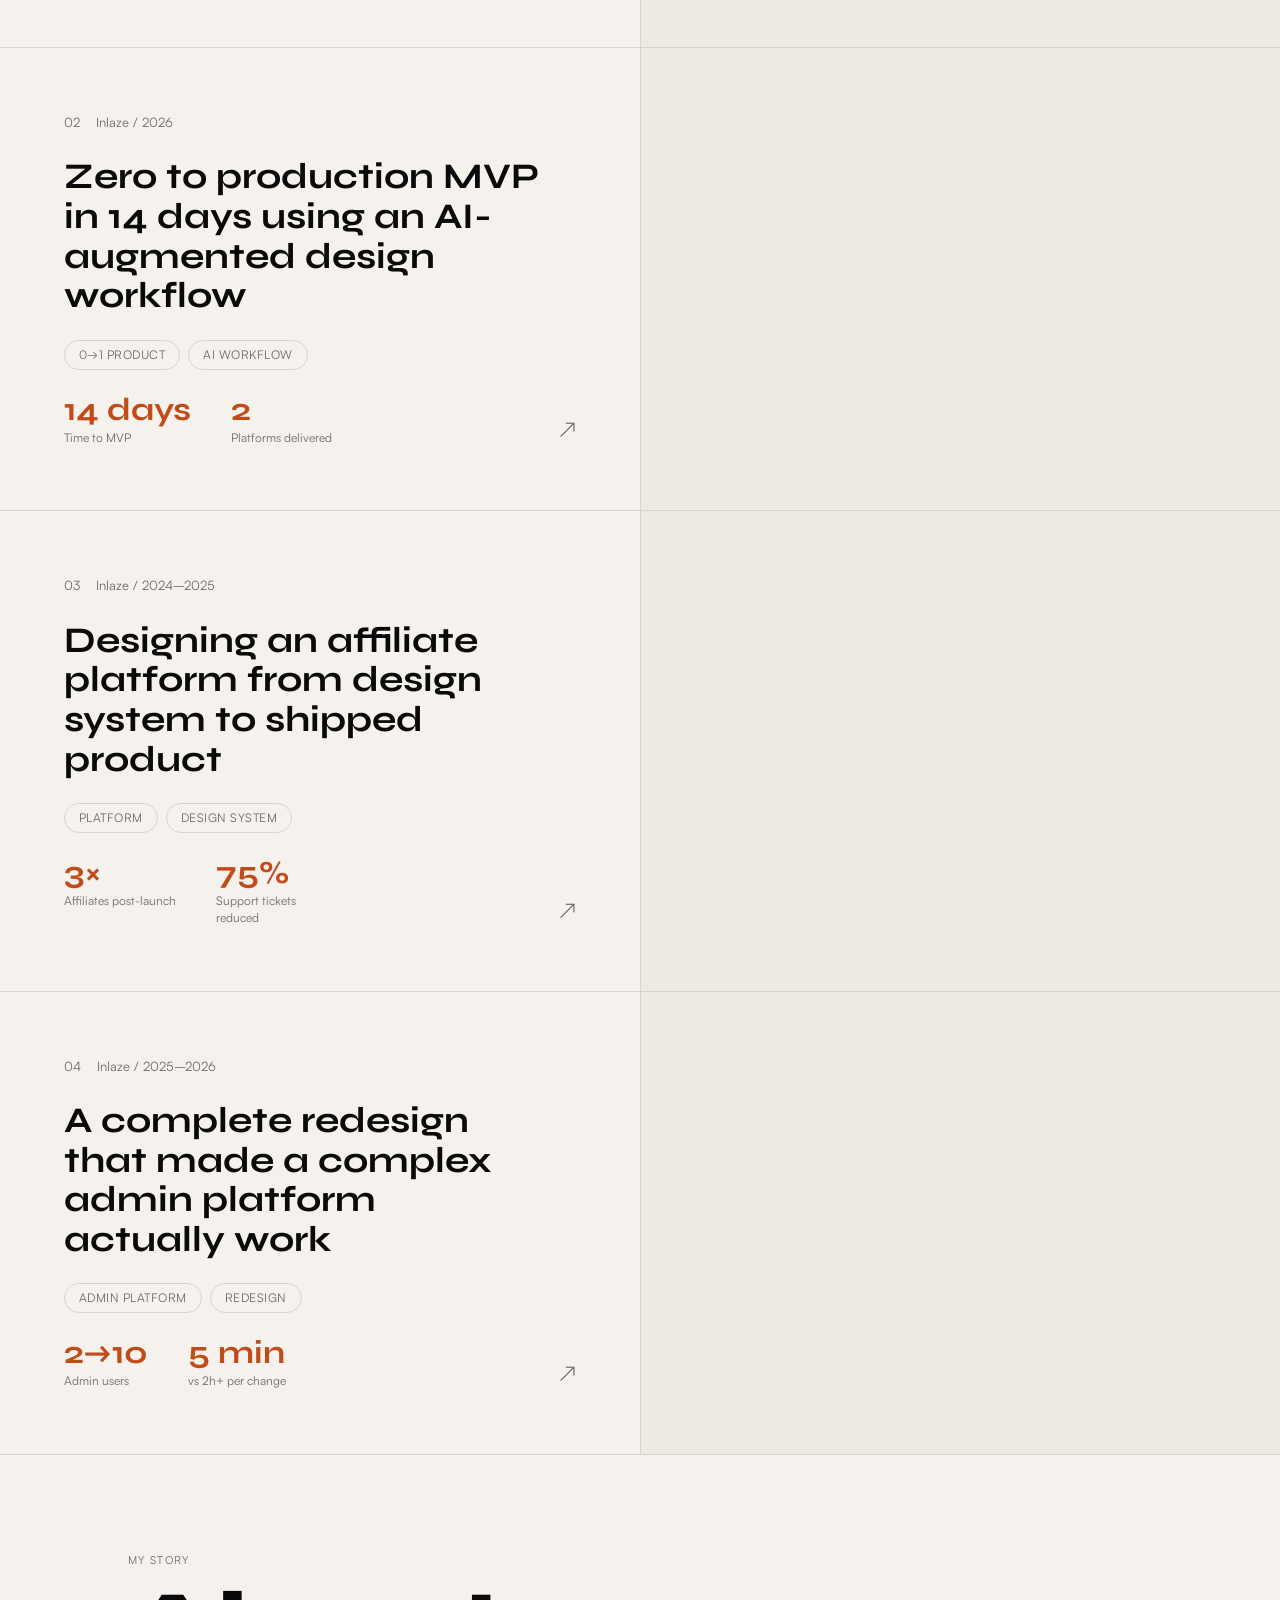
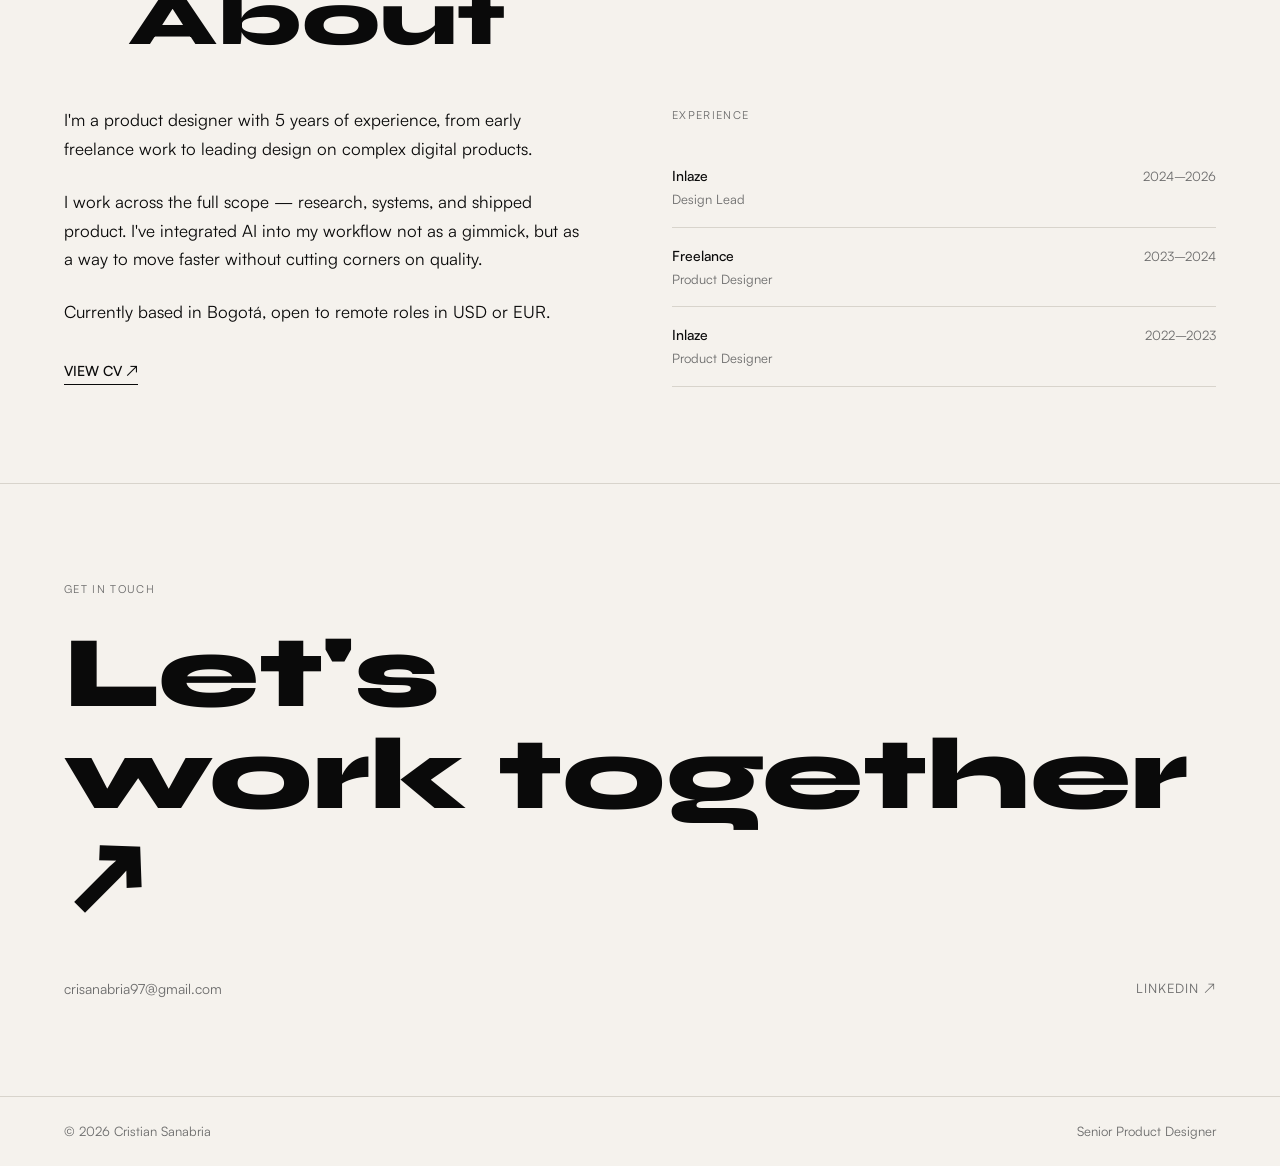
==== commit 53dc0bb8: "feat: complete homepage — nav, hero, ticker, work cards, about, contact" ====
--- a/index.html
+++ b/index.html
@@ -3,220 +3,282 @@
 <head>
   <meta charset="UTF-8">
   <meta name="viewport" content="width=device-width, initial-scale=1.0">
-  <meta name="description" content="Cristian Sanabria — Product Designer with 4+ years creating user-centric systems. Specialized in design leadership, product strategy, and AI-augmented workflows.">
-  <title>Cristian Sanabria - Product Designer</title>
+  <meta name="description" content="Cristian Sanabria — Senior Product Designer with 5 years of experience. Strategic design, AI-augmented workflows, and shipped digital products.">
+  <title>Cristian Sanabria — Senior Product Designer</title>
   <link rel="stylesheet" href="styles/main.css">
   <link rel="stylesheet" href="styles/components.css">
 </head>
 <body>
-  <!-- Navigation -->
-  <nav class="navbar">
-    <div class="nav-container">
-      <div class="nav-logo">
-        <a href="#home">Cristian Sanabria</a>
-      </div>
-      <ul class="nav-menu">
-        <li><a href="#home" class="nav-link">Home</a></li>
-        <li><a href="#work" class="nav-link">Work</a></li>
-        <li><a href="#about" class="nav-link">About</a></li>
-        <li><a href="#contact" class="nav-link nav-link-cta">Let's work</a></li>
-      </ul>
-      <div class="hamburger">
-        <span></span>
-        <span></span>
-        <span></span>
-      </div>
-    </div>
+
+  <!-- ============================================================
+       NAVIGATION — Floating pill
+       ============================================================ -->
+  <nav class="nav-pill" id="nav-pill" aria-label="Main navigation">
+    <a href="#home" class="nav-logo" aria-label="Cristian Sanabria — home">CS</a>
+
+    <ul class="nav-links" id="nav-links" role="list">
+      <li><a href="#home"  class="nav-link">Home</a></li>
+      <li><a href="#work"  class="nav-link">Work</a></li>
+      <li><a href="#about" class="nav-link">About</a></li>
+    </ul>
+
+    <div class="nav-right">
+      <span class="availability-badge" aria-label="Status: available for work">
+        <span class="availability-dot" aria-hidden="true"></span>
+        Available for work
+      </span>
+      <a href="mailto:crisanabria97@gmail.com" class="nav-talk">Let's talk</a>
+    </div>
+
+    <!-- Mobile hamburger -->
+    <button class="hamburger" id="hamburger" aria-label="Toggle menu" aria-expanded="false" aria-controls="nav-links">
+      <span></span>
+      <span></span>
+      <span></span>
+    </button>
   </nav>
 
-  <!-- Hero Section -->
-  <section id="home" class="hero">
-    <div class="hero-content">
-      <div class="hero-text">
-        <h1>I design digital products that solve real problems</h1>
-        <p>Product Designer with 4+ years creating user-centric systems. Specialized in design leadership, product strategy, and AI-augmented workflows.</p>
-        <a href="#work" class="cta-button">View my work</a>
-      </div>
-      <div class="hero-image">
-        <div class="hero-image-placeholder"></div>
-      </div>
-    </div>
-    <div class="hero-gradient"></div>
-  </section>
-
-  <!-- Work Section -->
-  <section id="work" class="work">
-    <div class="section-container">
-      <h2>Featured Work</h2>
-      <p class="section-subtitle">Selected projects from my time at Inlaze and as a freelance designer</p>
-      
-      <div class="projects-grid">
-        <!-- Project 1: Commizzion Account -->
-        <div class="project-card" data-project="commizzion-account">
-          <div class="project-image">
-            <div class="image-placeholder" style="background: linear-gradient(135deg, #C04C1A 0%, #D44A00 100%);"></div>
-          </div>
-          <div class="project-info">
-            <span class="project-tag">Inlaze</span>
-            <h3>Commizzion Account</h3>
-            <p class="project-meta">Design Lead | iGaming Platform | 2024-2025</p>
-            <p class="project-description">User-facing platform redesign for 500+ affiliates. Improved workflows and UX through research-driven approach.</p>
-            <div class="project-skills">
-              <span class="skill-tag">Design Lead</span>
-              <span class="skill-tag">User Research</span>
-              <span class="skill-tag">iGaming</span>
-            </div>
-          </div>
-        </div>
-
-        <!-- Project 2: Commizzion Backoffice -->
-        <div class="project-card" data-project="commizzion-backoffice">
-          <div class="project-image">
-            <div class="image-placeholder" style="background: linear-gradient(135deg, #C04C1A 0%, #D44A00 100%);"></div>
-          </div>
-          <div class="project-info">
-            <span class="project-tag">Inlaze</span>
-            <h3>Commizzion Backoffice</h3>
-            <p class="project-meta">Design Lead | Admin Platform | 2024-2025</p>
-            <p class="project-description">Administrative system handling complex workflows, data visualization, and platform control.</p>
-            <div class="project-skills">
-              <span class="skill-tag">Backoffice</span>
-              <span class="skill-tag">Data Visualization</span>
-              <span class="skill-tag">Design System</span>
-            </div>
-          </div>
-        </div>
-
-        <!-- Project 3: Gannar Casino -->
-        <div class="project-card" data-project="gannar">
-          <div class="project-image">
-            <div class="image-placeholder" style="background: linear-gradient(135deg, #D44A00 0%, #E85D24 100%);"></div>
-          </div>
-          <div class="project-info">
-            <span class="project-tag">Inlaze</span>
-            <h3>Gannar Casino MVP</h3>
-            <p class="project-meta">Product Designer | AI-First Workflow | 2024-2025</p>
-            <p class="project-description">Casino platform MVP delivered to production. Implemented AI-augmented design workflow using Claude + Figma automation.</p>
-            <div class="project-skills">
-              <span class="skill-tag">AI Workflow</span>
-              <span class="skill-tag">MVP</span>
-              <span class="skill-tag">Production</span>
-            </div>
-          </div>
-        </div>
-
-        <!-- Project 4: The Rodriguez Project -->
-        <div class="project-card" data-project="rodriguez">
-          <div class="project-image">
-            <div class="image-placeholder" style="background: linear-gradient(135deg, #333 0%, #555 100%);"></div>
-          </div>
-          <div class="project-info">
-            <span class="project-tag">Freelance</span>
-            <h3>The Rodriguez Project</h3>
-            <p class="project-meta">Freelance Designer | E-Commerce | 2024</p>
-            <p class="project-description">Web redesign for clothing brand. Optimized conversion flow and mobile experience with measurable results.</p>
-            <div class="project-skills">
-              <span class="skill-tag">E-Commerce</span>
-              <span class="skill-tag">Metrics</span>
-              <span class="skill-tag">Conversion</span>
-            </div>
-          </div>
-        </div>
-
-        <!-- Project 5: Art Studio -->
-        <div class="project-card" data-project="art-studio">
-          <div class="project-image">
-            <div class="image-placeholder" style="background: linear-gradient(135deg, #667eea 0%, #764ba2 100%);"></div>
-          </div>
-          <div class="project-info">
-            <span class="project-tag">Personal</span>
-            <h3>Art Studio App</h3>
-            <p class="project-meta">Product Design | Interaction Design | 2024</p>
-            <p class="project-description">Exploration of interaction patterns and product design principles. Full UI/UX from concept to implementation.</p>
-            <div class="project-skills">
-              <span class="skill-tag">Interaction</span>
-              <span class="skill-tag">Product Design</span>
-              <span class="skill-tag">Full UI</span>
-            </div>
-          </div>
-        </div>
-      </div>
-    </div>
-  </section>
-
-  <!-- About Section -->
-  <section id="about" class="about">
-    <div class="section-container">
-      <h2>About</h2>
-      <div class="about-content">
-        <div class="about-text">
-          <p>I'm a Product Designer based in Bogotá, Colombia with 4+ years of experience creating digital products that matter. My background spans systemic design thinking, design leadership, and user-centered research methodologies.</p>
-          <p>At Inlaze, I've led design across multiple iGaming products, from user-facing platforms to complex administrative systems. I'm passionate about solving intricate problems through research, iteration, and cross-functional collaboration.</p>
-          <p>Beyond traditional design, I explore how AI and automation can enhance the design process itself—combining tools like Claude and Figma automation to deliver products faster without compromising quality.</p>
-        </div>
-        <div class="skills-grid">
-          <div class="skills-column">
-            <h4>Design</h4>
-            <ul>
-              <li>Product Design</li>
-              <li>Design Systems</li>
-              <li>UX Research</li>
-              <li>Usability Testing</li>
-            </ul>
-          </div>
-          <div class="skills-column">
-            <h4>Leadership</h4>
-            <ul>
-              <li>Design Lead</li>
-              <li>Team Mentoring</li>
-              <li>Design Strategy</li>
-              <li>Cross-functional Work</li>
-            </ul>
-          </div>
-          <div class="skills-column">
-            <h4>Technical</h4>
-            <ul>
-              <li>Figma</li>
-              <li>Adobe Creative Suite</li>
-              <li>AI Workflows</li>
-              <li>Data Visualization</li>
-            </ul>
-          </div>
-        </div>
-      </div>
-    </div>
-  </section>
-
-  <!-- Contact Section -->
-  <section id="contact" class="contact">
-    <div class="section-container">
-      <h2>Let's work together</h2>
-      <p>I'm interested in roles focused on product design, design leadership, and innovative approaches to digital products.</p>
-      <div class="contact-links">
-        <a href="mailto:crisanabria97@gmail.com" class="contact-button">Send me an email</a>
-        <a href="https://www.linkedin.com/in/cristian-sanabria97/" target="_blank" rel="noopener noreferrer" class="contact-button contact-button-secondary">Visit my LinkedIn</a>
-      </div>
-    </div>
-  </section>
-
-  <!-- Footer -->
-  <footer class="footer">
-    <div class="section-container">
-      <p>&copy; <span id="copyright-year"></span> Cristian Sanabria. All rights reserved.</p>
-    </div>
+  <!-- ============================================================
+       HERO
+       ============================================================ -->
+  <section id="home" class="hero" aria-label="Introduction">
+
+    <span class="hero-label" aria-hidden="true">SENIOR PRODUCT DESIGNER</span>
+
+    <div class="hero-name">
+      <h1>
+        <span class="hero-line">Cristian</span>
+        <span class="hero-line">Sanabria</span>
+      </h1>
+    </div>
+
+    <div class="hero-pills" aria-label="Location and availability">
+      <span class="hero-pill">BOGOTÁ, COLOMBIA</span>
+      <span class="hero-pill">OPEN TO REMOTE</span>
+      <span class="hero-pill">USD / EUR</span>
+    </div>
+
+    <div class="hero-scroll" aria-hidden="true">
+      <span>SCROLL</span>
+    </div>
+
+  </section>
+
+  <!-- ============================================================
+       TICKER
+       ============================================================ -->
+  <div class="ticker" aria-hidden="true">
+    <div class="ticker-track">
+      <span class="ticker-text">STRATEGIC DESIGN ✦ AI-AUGMENTED WORKFLOWS ✦ DESIGN SYSTEMS ✦ iGAMING ✦ PRODUCT STRATEGY ✦ 0→1 PRODUCTS ✦ AFFILIATE PLATFORMS ✦ &nbsp;</span>
+      <span class="ticker-text">STRATEGIC DESIGN ✦ AI-AUGMENTED WORKFLOWS ✦ DESIGN SYSTEMS ✦ iGAMING ✦ PRODUCT STRATEGY ✦ 0→1 PRODUCTS ✦ AFFILIATE PLATFORMS ✦ &nbsp;</span>
+      <span class="ticker-text">STRATEGIC DESIGN ✦ AI-AUGMENTED WORKFLOWS ✦ DESIGN SYSTEMS ✦ iGAMING ✦ PRODUCT STRATEGY ✦ 0→1 PRODUCTS ✦ AFFILIATE PLATFORMS ✦ &nbsp;</span>
+    </div>
+  </div>
+
+  <!-- ============================================================
+       WORK SECTION
+       ============================================================ -->
+  <section id="work" class="work-section" aria-labelledby="work-title">
+    <div class="section-header">
+      <span class="section-label">SELECTED PROJECTS</span>
+      <h2 class="section-title" id="work-title">Work</h2>
+      <div class="section-divider" role="separator"></div>
+    </div>
+
+    <!-- Card 01 -->
+    <article class="project-card" aria-label="Project 01 — Rodriguez">
+      <div class="card-left">
+        <div class="card-meta-row">
+          <span class="card-number">01</span>
+          <span class="card-company">Freelance / 2026</span>
+        </div>
+        <h3 class="card-headline">Turning an incomplete website into a brand's first real sales channel</h3>
+        <div class="card-tags">
+          <span class="card-tag">E-COMMERCE</span>
+          <span class="card-tag">REDESIGN</span>
+        </div>
+        <div class="card-metrics">
+          <div class="metric">
+            <span class="metric-number">+43%</span>
+            <span class="metric-label">Sessions growth</span>
+          </div>
+          <div class="metric">
+            <span class="metric-number">1st</span>
+            <span class="metric-label">Sale post-launch</span>
+          </div>
+        </div>
+        <a href="cases/rodriguez.html" class="card-arrow" aria-label="View project Rodriguez">↗</a>
+      </div>
+      <div class="card-right">
+        <div class="card-image-placeholder" aria-hidden="true"></div>
+      </div>
+    </article>
+
+    <!-- Card 02 -->
+    <article class="project-card" aria-label="Project 02 — Gannar">
+      <div class="card-left">
+        <div class="card-meta-row">
+          <span class="card-number">02</span>
+          <span class="card-company">Inlaze / 2026</span>
+        </div>
+        <h3 class="card-headline">Zero to production MVP in 14 days using an AI-augmented design workflow</h3>
+        <div class="card-tags">
+          <span class="card-tag">0→1 PRODUCT</span>
+          <span class="card-tag">AI WORKFLOW</span>
+        </div>
+        <div class="card-metrics">
+          <div class="metric">
+            <span class="metric-number">14 days</span>
+            <span class="metric-label">Time to MVP</span>
+          </div>
+          <div class="metric">
+            <span class="metric-number">2</span>
+            <span class="metric-label">Platforms delivered</span>
+          </div>
+        </div>
+        <a href="cases/gannar.html" class="card-arrow" aria-label="View project Gannar">↗</a>
+      </div>
+      <div class="card-right">
+        <div class="card-image-placeholder" aria-hidden="true"></div>
+      </div>
+    </article>
+
+    <!-- Card 03 -->
+    <article class="project-card" aria-label="Project 03 — Commizzion Account">
+      <div class="card-left">
+        <div class="card-meta-row">
+          <span class="card-number">03</span>
+          <span class="card-company">Inlaze / 2024–2025</span>
+        </div>
+        <h3 class="card-headline">Designing an affiliate platform from design system to shipped product</h3>
+        <div class="card-tags">
+          <span class="card-tag">PLATFORM</span>
+          <span class="card-tag">DESIGN SYSTEM</span>
+        </div>
+        <div class="card-metrics">
+          <div class="metric">
+            <span class="metric-number">3×</span>
+            <span class="metric-label">Affiliates post-launch</span>
+          </div>
+          <div class="metric">
+            <span class="metric-number">75%</span>
+            <span class="metric-label">Support tickets reduced</span>
+          </div>
+        </div>
+        <a href="cases/commizzion-account.html" class="card-arrow" aria-label="View project Commizzion Account">↗</a>
+      </div>
+      <div class="card-right">
+        <div class="card-image-placeholder" aria-hidden="true"></div>
+      </div>
+    </article>
+
+    <!-- Card 04 -->
+    <article class="project-card" aria-label="Project 04 — Commizzion Backoffice">
+      <div class="card-left">
+        <div class="card-meta-row">
+          <span class="card-number">04</span>
+          <span class="card-company">Inlaze / 2025–2026</span>
+        </div>
+        <h3 class="card-headline">A complete redesign that made a complex admin platform actually work</h3>
+        <div class="card-tags">
+          <span class="card-tag">ADMIN PLATFORM</span>
+          <span class="card-tag">REDESIGN</span>
+        </div>
+        <div class="card-metrics">
+          <div class="metric">
+            <span class="metric-number">2→10</span>
+            <span class="metric-label">Admin users</span>
+          </div>
+          <div class="metric">
+            <span class="metric-number">5 min</span>
+            <span class="metric-label">vs 2h+ per change</span>
+          </div>
+        </div>
+        <a href="cases/commizzion-backoffice.html" class="card-arrow" aria-label="View project Commizzion Backoffice">↗</a>
+      </div>
+      <div class="card-right">
+        <div class="card-image-placeholder" aria-hidden="true"></div>
+      </div>
+    </article>
+
+  </section>
+
+  <!-- ============================================================
+       ABOUT SECTION
+       ============================================================ -->
+  <section id="about" class="about-section" aria-labelledby="about-title">
+    <div class="about-inner">
+
+      <div class="section-header">
+        <span class="section-label">MY STORY</span>
+        <h2 class="section-title" id="about-title">About</h2>
+      </div>
+
+      <div class="about-grid">
+        <!-- Left: bio -->
+        <div class="about-bio">
+          <p>I'm a product designer with 5 years of experience, from early freelance work to leading design on complex digital products.</p>
+          <p>I work across the full scope — research, systems, and shipped product. I've integrated AI into my workflow not as a gimmick, but as a way to move faster without cutting corners on quality.</p>
+          <p>Currently based in Bogotá, open to remote roles in USD or EUR.</p>
+          <a href="#" class="cv-link">VIEW CV ↗</a>
+        </div>
+
+        <!-- Right: experience -->
+        <div class="about-experience">
+          <span class="section-label" style="margin-bottom: var(--space-3); display: block;">EXPERIENCE</span>
+          <ul class="experience-list" role="list">
+            <li class="experience-item">
+              <div>
+                <span class="exp-company">Inlaze</span>
+                <span class="exp-role">Design Lead</span>
+              </div>
+              <span class="exp-years">2024–2026</span>
+            </li>
+            <li class="experience-item">
+              <div>
+                <span class="exp-company">Freelance</span>
+                <span class="exp-role">Product Designer</span>
+              </div>
+              <span class="exp-years">2023–2024</span>
+            </li>
+            <li class="experience-item">
+              <div>
+                <span class="exp-company">Inlaze</span>
+                <span class="exp-role">Product Designer</span>
+              </div>
+              <span class="exp-years">2022–2023</span>
+            </li>
+          </ul>
+        </div>
+      </div>
+
+    </div>
+  </section>
+
+  <!-- ============================================================
+       CONTACT SECTION
+       ============================================================ -->
+  <section id="contact" class="contact-section" aria-labelledby="contact-title">
+    <div class="contact-inner">
+      <span class="section-label">GET IN TOUCH</span>
+      <div class="contact-display">
+        <span class="contact-line" id="contact-title">Let's</span>
+        <a href="mailto:crisanabria97@gmail.com" class="contact-line contact-line-link">work together ↗</a>
+      </div>
+      <div class="contact-bottom">
+        <span class="contact-email">crisanabria97@gmail.com</span>
+        <a href="https://www.linkedin.com/in/cristian-sanabria97/" target="_blank" rel="noopener noreferrer" class="contact-linkedin">LINKEDIN ↗</a>
+      </div>
+    </div>
+  </section>
+
+  <!-- ============================================================
+       FOOTER
+       ============================================================ -->
+  <footer class="site-footer" role="contentinfo">
+    <span class="footer-copy">© 2026 Cristian Sanabria</span>
+    <span class="footer-role">Senior Product Designer</span>
   </footer>
-
-  <!-- Project Modal -->
-  <div id="projectModal" class="project-modal">
-    <div class="modal-content">
-      <button class="modal-close">&times;</button>
-      <div class="modal-body">
-        <h3 id="modalTitle"></h3>
-        <p id="modalDescription"></p>
-        <div id="modalDetails"></div>
-      </div>
-    </div>
-  </div>
 
   <script src="scripts/main.js"></script>
 </body>
--- a/styles/main.css
+++ b/styles/main.css
@@ -153,575 +153,5 @@
 }
 
 /* =============================================================
-   NAVIGATION
+   Component styles → see styles/components.css
    ============================================================= */
-
-.navbar {
-  position: fixed;
-  top: 0;
-  left: 0;
-  right: 0;
-  height: var(--nav-height);
-  background: var(--color-bg);
-  border-bottom: 1px solid var(--color-border);
-  z-index: 1000;
-}
-
-.navbar.scrolled {
-  box-shadow: 0 2px 12px rgba(0, 0, 0, 0.06);
-}
-
-.nav-container {
-  max-width: var(--max-width);
-  margin: 0 auto;
-  padding: 0 var(--space-4);
-  height: 100%;
-  display: flex;
-  justify-content: space-between;
-  align-items: center;
-}
-
-.nav-logo a {
-  font-family: var(--font-display);
-  font-weight: 600;
-  font-size: 1.1rem;
-  color: var(--color-accent);
-  text-decoration: none;
-}
-
-.nav-menu {
-  display: flex;
-  list-style: none;
-  gap: var(--space-4);
-}
-
-.nav-link {
-  text-decoration: none;
-  color: var(--color-text);
-  font-size: 0.95rem;
-  font-weight: 500;
-  transition: color 0.25s ease;
-}
-
-.nav-link:hover {
-  color: var(--color-accent);
-}
-
-.nav-link-cta {
-  background: var(--color-accent);
-  color: #fff;
-  padding: 0.5rem 1.25rem;
-  border-radius: 6px;
-  transition: background 0.25s ease;
-}
-
-.nav-link-cta:hover {
-  background: var(--color-accent-hover);
-  color: #fff;
-}
-
-.hamburger {
-  display: none;
-  flex-direction: column;
-  gap: 5px;
-  cursor: pointer;
-}
-
-.hamburger span {
-  width: 25px;
-  height: 2px;
-  background: var(--color-text);
-  border-radius: 2px;
-  transition: transform 0.3s ease, opacity 0.3s ease;
-}
-
-/* =============================================================
-   MOBILE MENU (Bug fix — .nav-menu.active)
-   ============================================================= */
-
-@media (max-width: 768px) {
-  .nav-menu {
-    display: none;
-  }
-
-  .hamburger {
-    display: flex;
-  }
-
-  .nav-menu.active {
-    display: flex;
-    flex-direction: column;
-    position: absolute;
-    top: var(--nav-height);
-    left: 0;
-    right: 0;
-    background: var(--color-bg);
-    padding: var(--space-3);
-    border-bottom: 1px solid var(--color-border);
-    gap: var(--space-2);
-  }
-}
-
-/* =============================================================
-   HERO SECTION
-   ============================================================= */
-
-.hero {
-  padding: calc(var(--nav-height) + var(--space-12)) var(--space-4) var(--space-12);
-  min-height: 100vh;
-  display: flex;
-  align-items: center;
-  position: relative;
-  overflow: hidden;
-}
-
-.hero-gradient {
-  position: absolute;
-  top: 0;
-  left: 0;
-  right: 0;
-  bottom: 0;
-  background: radial-gradient(circle at 30% 50%, rgba(192, 76, 26, 0.06) 0%, transparent 55%);
-  pointer-events: none;
-}
-
-.hero-content {
-  max-width: var(--max-width);
-  margin: 0 auto;
-  width: 100%;
-  display: grid;
-  grid-template-columns: 1fr 1fr;
-  gap: var(--space-8);
-  align-items: center;
-  position: relative;
-  z-index: 1;
-}
-
-.hero-text h1 {
-  font-size: 3.5rem;
-  line-height: 1.15;
-  margin-bottom: var(--space-3);
-  color: var(--color-text);
-}
-
-.hero-text p {
-  font-size: 1.1rem;
-  color: var(--color-text-muted);
-  margin-bottom: var(--space-4);
-  line-height: 1.75;
-}
-
-/* Hero image placeholder */
-.hero-image {
-  display: flex;
-  justify-content: center;
-  align-items: center;
-}
-
-.hero-image-placeholder {
-  width: 300px;
-  height: 300px;
-  border-radius: 20px;
-  background: var(--color-surface);
-  border: 1px solid var(--color-border);
-}
-
-/* =============================================================
-   BUTTONS
-   ============================================================= */
-
-.cta-button,
-.contact-button {
-  display: inline-block;
-  background: var(--color-accent);
-  color: #fff;
-  padding: 0.85rem 2.25rem;
-  border-radius: 6px;
-  text-decoration: none;
-  font-family: var(--font-body);
-  font-weight: 600;
-  font-size: 0.95rem;
-  transition: background 0.25s ease, transform 0.25s ease;
-}
-
-.cta-button {
-  border: none;
-  cursor: pointer;
-}
-
-.cta-button:hover,
-.contact-button:hover {
-  background: var(--color-accent-hover);
-  transform: translateY(-2px);
-}
-
-.contact-button-secondary {
-  background: var(--color-surface);
-  color: var(--color-text);
-  border: 1px solid var(--color-border);
-}
-
-.contact-button-secondary:hover {
-  background: var(--color-accent-hover);
-  color: #fff;
-  border-color: var(--color-accent-hover);
-}
-
-/* =============================================================
-   SECTION CONTAINER
-   ============================================================= */
-
-.section-container {
-  max-width: var(--max-width);
-  margin: 0 auto;
-  padding: 0 var(--space-4);
-}
-
-/* =============================================================
-   WORK SECTION
-   ============================================================= */
-
-.work {
-  padding: var(--space-12) var(--space-4);
-  background: var(--color-bg);
-}
-
-.work h2,
-.about h2,
-.contact h2 {
-  font-size: 2.5rem;
-  margin-bottom: var(--space-2);
-  color: var(--color-text);
-}
-
-.section-subtitle {
-  font-size: 1.05rem;
-  color: var(--color-text-muted);
-  margin-bottom: var(--space-6);
-}
-
-.projects-grid {
-  display: grid;
-  grid-template-columns: repeat(auto-fit, minmax(300px, 1fr));
-  gap: var(--space-4);
-}
-
-.project-card {
-  background: var(--color-surface);
-  border: 1px solid var(--color-border);
-  border-radius: 10px;
-  overflow: hidden;
-  transition: transform 0.3s ease, border-color 0.3s ease, box-shadow 0.3s ease;
-  cursor: pointer;
-}
-
-.project-card:hover {
-  transform: translateY(-6px);
-  border-color: var(--color-accent);
-  box-shadow: 0 16px 40px rgba(0, 0, 0, 0.08);
-}
-
-.project-image {
-  width: 100%;
-  height: 200px;
-  overflow: hidden;
-  background: var(--color-surface);
-}
-
-.image-placeholder {
-  width: 100%;
-  height: 100%;
-  display: flex;
-  align-items: center;
-  justify-content: center;
-  transition: transform 0.3s ease;
-}
-
-.project-card:hover .image-placeholder {
-  transform: scale(1.04);
-}
-
-.project-info {
-  padding: var(--space-3);
-}
-
-.project-tag {
-  display: inline-block;
-  background: var(--color-accent);
-  color: #fff;
-  padding: 0.25rem 0.75rem;
-  border-radius: 20px;
-  font-size: 0.72rem;
-  font-weight: 700;
-  text-transform: uppercase;
-  letter-spacing: 0.04em;
-  margin-bottom: var(--space-1);
-}
-
-.project-card h3 {
-  font-size: 1.4rem;
-  margin-bottom: 0.25rem;
-  color: var(--color-text);
-}
-
-.project-meta {
-  font-size: 0.83rem;
-  color: var(--color-text-muted);
-  margin-bottom: var(--space-1);
-}
-
-.project-description {
-  font-size: 0.93rem;
-  color: var(--color-text-muted);
-  margin-bottom: var(--space-2);
-  line-height: 1.65;
-}
-
-.project-skills {
-  display: flex;
-  flex-wrap: wrap;
-  gap: 6px;
-}
-
-.skill-tag {
-  background: var(--color-bg);
-  color: var(--color-text-muted);
-  border: 1px solid var(--color-border);
-  padding: 0.25rem 0.65rem;
-  border-radius: 5px;
-  font-size: 0.78rem;
-}
-
-/* =============================================================
-   ABOUT SECTION
-   ============================================================= */
-
-.about {
-  padding: var(--space-12) var(--space-4);
-  background: var(--color-surface);
-}
-
-.about-content {
-  display: grid;
-  grid-template-columns: 1fr 1fr;
-  gap: var(--space-8);
-  margin-top: var(--space-4);
-}
-
-.about-text p {
-  color: var(--color-text-muted);
-  margin-bottom: var(--space-3);
-  font-size: 1rem;
-  line-height: 1.75;
-}
-
-.skills-grid {
-  display: grid;
-  grid-template-columns: repeat(3, 1fr);
-  gap: var(--space-4);
-}
-
-.skills-column h4 {
-  font-size: 1rem;
-  margin-bottom: var(--space-2);
-  color: var(--color-accent);
-}
-
-.skills-column ul {
-  list-style: none;
-}
-
-.skills-column li {
-  padding: 0.4rem 0;
-  color: var(--color-text-muted);
-  position: relative;
-  padding-left: 1.2rem;
-  font-size: 0.93rem;
-}
-
-.skills-column li::before {
-  content: "→";
-  position: absolute;
-  left: 0;
-  color: var(--color-accent);
-}
-
-/* =============================================================
-   CONTACT SECTION
-   ============================================================= */
-
-.contact {
-  padding: var(--space-12) var(--space-4);
-  background: var(--color-bg);
-  text-align: center;
-}
-
-.contact > .section-container > p {
-  font-size: 1.05rem;
-  color: var(--color-text-muted);
-  margin-bottom: var(--space-4);
-  max-width: 560px;
-  margin-left: auto;
-  margin-right: auto;
-}
-
-.contact-links {
-  display: flex;
-  justify-content: center;
-  gap: var(--space-2);
-  flex-wrap: wrap;
-}
-
-/* =============================================================
-   FOOTER
-   ============================================================= */
-
-.footer {
-  padding: var(--space-4);
-  text-align: center;
-  color: var(--color-text-muted);
-  font-size: 0.88rem;
-  border-top: 1px solid var(--color-border);
-  background: var(--color-bg);
-}
-
-/* =============================================================
-   PROJECT MODAL
-   ============================================================= */
-
-.project-modal {
-  display: none;
-  position: fixed;
-  top: 0;
-  left: 0;
-  right: 0;
-  bottom: 0;
-  background: rgba(10, 10, 10, 0.5);
-  z-index: 2000;
-  align-items: center;
-  justify-content: center;
-}
-
-.project-modal.active {
-  display: flex;
-}
-
-.modal-content {
-  background: var(--color-bg);
-  border-radius: 12px;
-  padding: var(--space-4);
-  max-width: 600px;
-  width: 90%;
-  max-height: 80vh;
-  overflow-y: auto;
-  position: relative;
-  border: 1px solid var(--color-border);
-}
-
-.modal-close {
-  position: absolute;
-  top: var(--space-2);
-  right: var(--space-2);
-  background: none;
-  border: none;
-  font-size: 1.75rem;
-  cursor: pointer;
-  color: var(--color-text-muted);
-  line-height: 1;
-  transition: color 0.2s ease;
-}
-
-.modal-close:hover {
-  color: var(--color-text);
-}
-
-.modal-details-body {
-  margin-top: var(--space-3);
-}
-
-.modal-details-body > p {
-  margin-bottom: var(--space-2);
-  color: var(--color-text-muted);
-  line-height: 1.75;
-}
-
-.modal-tags {
-  display: flex;
-  flex-wrap: wrap;
-  gap: 6px;
-  margin-top: var(--space-2);
-}
-
-/* =============================================================
-   RESPONSIVE
-   ============================================================= */
-
-@media (max-width: 768px) {
-  .navbar {
-    position: relative;
-  }
-
-  .hero-content {
-    grid-template-columns: 1fr;
-    padding: var(--space-4) 0;
-  }
-
-  .hero-text h1 {
-    font-size: 2.5rem;
-  }
-
-  .hero-image-placeholder {
-    width: 220px;
-    height: 220px;
-  }
-
-  .about-content {
-    grid-template-columns: 1fr;
-  }
-
-  .skills-grid {
-    grid-template-columns: 1fr;
-  }
-
-  .projects-grid {
-    grid-template-columns: 1fr;
-  }
-
-  .work h2,
-  .about h2,
-  .contact h2 {
-    font-size: 2rem;
-  }
-
-  .contact-links {
-    flex-direction: column;
-    align-items: center;
-  }
-
-  .contact-button {
-    width: 100%;
-    text-align: center;
-  }
-}
-
-@media (max-width: 480px) {
-  .hero-text h1 {
-    font-size: 2rem;
-  }
-
-  .nav-container {
-    padding: 0 var(--space-2);
-  }
-
-  .section-container {
-    padding: 0 var(--space-2);
-  }
-
-  .hero,
-  .work,
-  .about,
-  .contact {
-    padding-left: var(--space-2);
-    padding-right: var(--space-2);
-  }
-}
--- a/styles/components.css
+++ b/styles/components.css
@@ -1,4 +1,794 @@
 /* =============================================================
-   COMPONENT STYLES
-   (reserved for future reusable components)
+   SCROLL BEHAVIOUR + SECTION OFFSET
    ============================================================= */
+
+html {
+  scroll-behavior: smooth;
+}
+
+section {
+  scroll-margin-top: 80px;
+}
+
+/* =============================================================
+   FLOATING PILL NAV
+   ============================================================= */
+
+.nav-pill {
+  position: fixed;
+  top: 24px;
+  left: 50%;
+  transform: translateX(-50%);
+  z-index: 1000;
+
+  display: flex;
+  align-items: center;
+  gap: 32px;
+
+  height: 52px;
+  padding: 0 24px;
+
+  background: #ffffff;
+  border: 1px solid var(--color-border);
+  border-radius: 100px;
+
+  /* smooth shadow on scroll — added via JS */
+  transition: box-shadow 0.3s ease;
+
+  /* prevent it from being wider than the viewport on small screens */
+  max-width: calc(100vw - 32px);
+}
+
+.nav-pill.scrolled {
+  box-shadow: 0 2px 20px rgba(0, 0, 0, 0.08);
+}
+
+/* Logo */
+.nav-logo {
+  font-family: var(--font-body);
+  font-weight: 500;
+  font-size: 15px;
+  color: var(--color-text);
+  text-decoration: none;
+  letter-spacing: 0.02em;
+  flex-shrink: 0;
+}
+
+/* Center links */
+.nav-links {
+  display: flex;
+  list-style: none;
+  gap: 28px;
+  margin: 0 auto;
+}
+
+.nav-link {
+  font-family: var(--font-body);
+  font-weight: 400;
+  font-size: 14px;
+  color: var(--color-text-muted);
+  text-decoration: none;
+  transition: color 0.2s ease;
+}
+
+.nav-link:hover {
+  color: var(--color-text);
+}
+
+/* Right side */
+.nav-right {
+  display: flex;
+  align-items: center;
+  gap: 20px;
+  flex-shrink: 0;
+}
+
+/* Availability badge */
+.availability-badge {
+  display: inline-flex;
+  align-items: center;
+  gap: 7px;
+  background: #F0FAF4;
+  color: #1A7A3C;
+  font-family: var(--font-body);
+  font-weight: 400;
+  font-size: 12px;
+  padding: 4px 12px;
+  border-radius: 100px;
+  white-space: nowrap;
+}
+
+.availability-dot {
+  width: 8px;
+  height: 8px;
+  background: #1A7A3C;
+  border-radius: 50%;
+  flex-shrink: 0;
+  /* subtle pulse */
+  animation: pulse-dot 2.4s ease-in-out infinite;
+}
+
+@keyframes pulse-dot {
+  0%, 100% { opacity: 1; }
+  50%       { opacity: 0.4; }
+}
+
+/* "Let's talk" link */
+.nav-talk {
+  font-family: var(--font-body);
+  font-weight: 500;
+  font-size: 14px;
+  color: var(--color-text);
+  text-decoration: none;
+  white-space: nowrap;
+  transition: color 0.2s ease;
+}
+
+.nav-talk:hover {
+  color: var(--color-accent);
+}
+
+/* Hamburger (hidden desktop) */
+.hamburger {
+  display: none;
+  flex-direction: column;
+  justify-content: center;
+  gap: 5px;
+  background: none;
+  border: none;
+  cursor: pointer;
+  padding: 4px;
+  flex-shrink: 0;
+}
+
+.hamburger span {
+  width: 22px;
+  height: 2px;
+  background: var(--color-text);
+  border-radius: 2px;
+  display: block;
+  transition: transform 0.3s ease, opacity 0.3s ease;
+}
+
+/* Hamburger → X */
+.hamburger.open span:nth-child(1) { transform: translateY(7px) rotate(45deg); }
+.hamburger.open span:nth-child(2) { opacity: 0; }
+.hamburger.open span:nth-child(3) { transform: translateY(-7px) rotate(-45deg); }
+
+/* ─── Mobile nav (<768px) ─────────────────────────────────── */
+@media (max-width: 768px) {
+  .nav-pill {
+    top: 0;
+    left: 0;
+    right: 0;
+    transform: none;
+    border-radius: 0;
+    max-width: 100%;
+    width: 100%;
+    padding: 0 20px;
+    gap: 0;
+    justify-content: space-between;
+    /* allow dropdown to sit below */
+    overflow: visible;
+  }
+
+  .nav-links {
+    /* hidden by default; toggled to block by JS */
+    display: none;
+    flex-direction: column;
+    position: absolute;
+    top: 52px;
+    left: 0;
+    right: 0;
+    background: #ffffff;
+    border-bottom: 1px solid var(--color-border);
+    padding: 16px 20px 20px;
+    gap: 16px;
+    margin: 0;
+  }
+
+  .nav-links.open {
+    display: flex;
+  }
+
+  .nav-links .nav-link {
+    font-size: 16px;
+  }
+
+  .nav-right {
+    display: none;
+  }
+
+  .hamburger {
+    display: flex;
+  }
+}
+
+/* =============================================================
+   HERO SECTION
+   ============================================================= */
+
+.hero {
+  position: relative;
+  width: 100%;
+  height: 100vh;
+  min-height: 600px;
+  display: flex;
+  align-items: flex-end;
+  padding-bottom: 80px;
+  padding-left: var(--space-8);
+  padding-right: var(--space-8);
+  overflow: hidden;
+  background: var(--color-bg);
+}
+
+/* "SENIOR PRODUCT DESIGNER" label — top-left */
+.hero-label {
+  position: absolute;
+  top: 140px;
+  left: var(--space-8);
+  font-family: var(--font-body);
+  font-weight: 400;
+  font-size: 11px;
+  letter-spacing: 0.12em;
+  color: var(--color-text-muted);
+  text-transform: uppercase;
+}
+
+/* Main name */
+.hero-name {
+  /* sits at flex baseline (bottom) */
+}
+
+.hero-name h1 {
+  font-family: var(--font-display);
+  font-weight: 900;
+  font-size: clamp(80px, 10vw, 140px);
+  line-height: 0.92;
+  color: var(--color-text);
+  margin: 0;
+}
+
+.hero-line {
+  display: block;
+}
+
+/* Bottom-right pills */
+.hero-pills {
+  position: absolute;
+  bottom: 80px;
+  right: var(--space-8);
+  display: flex;
+  flex-direction: column;
+  align-items: flex-end;
+  gap: 8px;
+}
+
+.hero-pill {
+  display: inline-block;
+  border: 1px solid var(--color-border);
+  border-radius: 100px;
+  padding: 6px 16px;
+  font-family: var(--font-body);
+  font-weight: 400;
+  font-size: 12px;
+  letter-spacing: 0.06em;
+  color: var(--color-text-muted);
+}
+
+/* "SCROLL" vertical text — right side */
+.hero-scroll {
+  position: absolute;
+  right: -10px;
+  top: 50%;
+  transform: translateY(-50%);
+}
+
+.hero-scroll span {
+  writing-mode: vertical-rl;
+  font-family: var(--font-body);
+  font-weight: 400;
+  font-size: 10px;
+  letter-spacing: 0.2em;
+  color: var(--color-text-muted);
+}
+
+/* ─── Hero mobile ─────────────────────────────────────────── */
+@media (max-width: 768px) {
+  .hero {
+    padding-left: var(--space-3);
+    padding-right: var(--space-3);
+    padding-top: 100px;
+    height: auto;
+    min-height: 100svh;
+  }
+
+  .hero-label {
+    left: var(--space-3);
+    top: 80px;
+    font-size: 10px;
+  }
+
+  .hero-name h1 {
+    font-size: clamp(64px, 16vw, 100px);
+  }
+
+  .hero-pills {
+    right: var(--space-3);
+    bottom: 60px;
+  }
+
+  .hero-scroll {
+    display: none;
+  }
+}
+
+/* =============================================================
+   TICKER
+   ============================================================= */
+
+.ticker {
+  width: 100%;
+  border-top: 1px solid var(--color-border);
+  border-bottom: 1px solid var(--color-border);
+  padding: 14px 0;
+  overflow: hidden;
+  background: var(--color-bg);
+}
+
+.ticker-track {
+  display: flex;
+  width: max-content;
+  animation: ticker-scroll 30s linear infinite;
+}
+
+.ticker-text {
+  font-family: var(--font-body);
+  font-weight: 400;
+  font-size: 11px;
+  letter-spacing: 0.12em;
+  color: var(--color-text-muted);
+  white-space: nowrap;
+  text-transform: uppercase;
+}
+
+@keyframes ticker-scroll {
+  from { transform: translateX(0); }
+  to   { transform: translateX(-33.333%); }
+}
+
+/* =============================================================
+   WORK SECTION
+   ============================================================= */
+
+.work-section {
+  padding: var(--space-12) 0 0;
+}
+
+/* Section header */
+.section-header {
+  padding: 0 var(--space-8);
+  margin-bottom: var(--space-6);
+}
+
+.section-label {
+  font-family: var(--font-body);
+  font-weight: 400;
+  font-size: 11px;
+  letter-spacing: 0.12em;
+  color: var(--color-text-muted);
+  text-transform: uppercase;
+  display: block;
+  margin-bottom: 12px;
+}
+
+.section-title {
+  font-family: var(--font-display);
+  font-weight: 800;
+  font-size: clamp(48px, 6vw, 80px);
+  color: var(--color-text);
+  line-height: 1;
+  margin: 0 0 var(--space-3);
+}
+
+.section-divider {
+  width: 100%;
+  height: 1px;
+  background: var(--color-border);
+  margin-top: var(--space-3);
+}
+
+/* ─── Project cards ─────────────────────────────────────────── */
+
+.project-card {
+  display: grid;
+  grid-template-columns: 1fr 1fr;
+  min-height: 400px;
+  border-bottom: 1px solid var(--color-border);
+  transition: background 0.2s ease;
+  cursor: default;
+}
+
+.project-card:hover {
+  background: var(--color-surface);
+}
+
+/* Hover → arrow rotates */
+.project-card:hover .card-arrow {
+  transform: rotate(-45deg);
+}
+
+/* Left column */
+.card-left {
+  padding: var(--space-8);
+  display: flex;
+  flex-direction: column;
+  gap: var(--space-3);
+  position: relative;
+}
+
+.card-meta-row {
+  display: flex;
+  align-items: center;
+  gap: 16px;
+}
+
+.card-number {
+  font-family: var(--font-body);
+  font-weight: 400;
+  font-size: 13px;
+  color: var(--color-text-muted);
+}
+
+.card-company {
+  font-family: var(--font-body);
+  font-weight: 400;
+  font-size: 13px;
+  color: var(--color-text-muted);
+}
+
+.card-headline {
+  font-family: var(--font-display);
+  font-weight: 700;
+  font-size: clamp(24px, 3vw, 36px);
+  color: var(--color-text);
+  line-height: 1.1;
+  max-width: 480px;
+  margin: 0;
+}
+
+.card-tags {
+  display: flex;
+  gap: 8px;
+  flex-wrap: wrap;
+}
+
+.card-tag {
+  display: inline-flex;
+  align-items: center;
+  border: 1px solid var(--color-border);
+  border-radius: 100px;
+  padding: 4px 14px;
+  font-family: var(--font-body);
+  font-weight: 400;
+  font-size: 12px;
+  color: var(--color-text-muted);
+  letter-spacing: 0.04em;
+}
+
+/* Metrics row */
+.card-metrics {
+  display: flex;
+  gap: 40px;
+  margin-top: auto;
+}
+
+.metric {
+  display: flex;
+  flex-direction: column;
+  gap: 4px;
+}
+
+.metric-number {
+  font-family: var(--font-display);
+  font-weight: 700;
+  font-size: 32px;
+  color: var(--color-accent);
+  line-height: 1;
+}
+
+.metric-label {
+  font-family: var(--font-body);
+  font-weight: 400;
+  font-size: 12px;
+  color: var(--color-text-muted);
+  max-width: 120px;
+  line-height: 1.4;
+}
+
+/* Arrow — bottom-right of card-left */
+.card-arrow {
+  position: absolute;
+  bottom: var(--space-8);
+  right: var(--space-8);
+  font-family: var(--font-body);
+  font-size: 20px;
+  color: var(--color-text-muted);
+  text-decoration: none;
+  transition: transform 0.25s ease, color 0.2s ease;
+  display: inline-block;
+}
+
+.card-arrow:hover {
+  color: var(--color-text);
+}
+
+/* Right column — image placeholder */
+.card-right {
+  border-left: 1px solid var(--color-border);
+}
+
+.card-image-placeholder {
+  width: 100%;
+  height: 100%;
+  min-height: 320px;
+  background: var(--color-surface);
+}
+
+/* ─── Cards mobile ──────────────────────────────────────────── */
+@media (max-width: 768px) {
+  .section-header {
+    padding: 0 var(--space-3);
+  }
+
+  .project-card {
+    grid-template-columns: 1fr;
+    min-height: auto;
+  }
+
+  .card-left {
+    padding: var(--space-4) var(--space-3);
+    gap: var(--space-2);
+  }
+
+  .card-right {
+    border-left: none;
+    border-top: 1px solid var(--color-border);
+  }
+
+  .card-image-placeholder {
+    min-height: 220px;
+  }
+
+  .card-arrow {
+    position: static;
+    align-self: flex-end;
+  }
+
+  .card-metrics {
+    margin-top: var(--space-2);
+  }
+}
+
+/* =============================================================
+   ABOUT SECTION
+   ============================================================= */
+
+.about-section {
+  padding: var(--space-12) 0;
+}
+
+.about-inner {
+  padding: 0 var(--space-8);
+}
+
+.about-grid {
+  display: grid;
+  grid-template-columns: 1fr 1fr;
+  gap: var(--space-8);
+  margin-top: var(--space-6);
+  align-items: start;
+}
+
+/* Bio */
+.about-bio {
+  max-width: 520px;
+}
+
+.about-bio p {
+  font-family: var(--font-body);
+  font-weight: 400;
+  font-size: 17px;
+  line-height: 1.7;
+  color: var(--color-text);
+  margin-bottom: var(--space-3);
+}
+
+.cv-link {
+  display: inline-block;
+  font-family: var(--font-body);
+  font-weight: 500;
+  font-size: 14px;
+  color: var(--color-text);
+  text-decoration: none;
+  border-bottom: 1px solid var(--color-text);
+  padding-bottom: 2px;
+  margin-top: var(--space-1);
+  transition: color 0.2s ease, border-color 0.2s ease;
+}
+
+.cv-link:hover {
+  color: var(--color-accent);
+  border-color: var(--color-accent);
+}
+
+/* Experience list */
+.experience-list {
+  list-style: none;
+  padding: 0;
+  margin: 0;
+}
+
+.experience-item {
+  display: flex;
+  justify-content: space-between;
+  align-items: baseline;
+  padding: var(--space-2) 0;
+  border-bottom: 1px solid var(--color-border);
+  gap: 16px;
+}
+
+.exp-company {
+  font-family: var(--font-body);
+  font-weight: 500;
+  font-size: 14px;
+  color: var(--color-text);
+  display: block;
+}
+
+.exp-role {
+  font-family: var(--font-body);
+  font-weight: 400;
+  font-size: 13px;
+  color: var(--color-text-muted);
+  display: block;
+  margin-top: 2px;
+}
+
+.exp-years {
+  font-family: var(--font-body);
+  font-weight: 400;
+  font-size: 13px;
+  color: var(--color-text-muted);
+  white-space: nowrap;
+  flex-shrink: 0;
+}
+
+/* ─── About mobile ──────────────────────────────────────────── */
+@media (max-width: 768px) {
+  .about-inner {
+    padding: 0 var(--space-3);
+  }
+
+  .about-grid {
+    grid-template-columns: 1fr;
+    gap: var(--space-6);
+  }
+
+  .about-bio {
+    max-width: 100%;
+  }
+
+  .about-bio p {
+    font-size: 16px;
+  }
+}
+
+/* =============================================================
+   CONTACT SECTION
+   ============================================================= */
+
+.contact-section {
+  padding: var(--space-12) 0;
+  border-top: 1px solid var(--color-border);
+}
+
+.contact-inner {
+  padding: 0 var(--space-8);
+}
+
+.contact-display {
+  display: flex;
+  flex-direction: column;
+  margin-top: var(--space-3);
+}
+
+.contact-line {
+  font-family: var(--font-display);
+  font-weight: 800;
+  font-size: clamp(64px, 8vw, 120px);
+  color: var(--color-text);
+  line-height: 1;
+  display: block;
+}
+
+.contact-line-link {
+  text-decoration: none;
+  transition: text-decoration 0.2s ease;
+}
+
+.contact-line-link:hover {
+  text-decoration: underline;
+  text-underline-offset: 6px;
+}
+
+.contact-bottom {
+  display: flex;
+  justify-content: space-between;
+  align-items: center;
+  margin-top: var(--space-6);
+}
+
+.contact-email {
+  font-family: var(--font-body);
+  font-weight: 400;
+  font-size: 14px;
+  color: var(--color-text-muted);
+}
+
+.contact-linkedin {
+  font-family: var(--font-body);
+  font-weight: 400;
+  font-size: 13px;
+  letter-spacing: 0.08em;
+  color: var(--color-text-muted);
+  text-decoration: none;
+  transition: color 0.2s ease;
+}
+
+.contact-linkedin:hover {
+  color: var(--color-text);
+}
+
+/* ─── Contact mobile ──────────────────────────────────────────── */
+@media (max-width: 768px) {
+  .contact-inner {
+    padding: 0 var(--space-3);
+  }
+
+  .contact-bottom {
+    flex-direction: column;
+    align-items: flex-start;
+    gap: 12px;
+  }
+}
+
+/* =============================================================
+   FOOTER
+   ============================================================= */
+
+.site-footer {
+  display: flex;
+  justify-content: space-between;
+  align-items: center;
+  padding: var(--space-3) var(--space-8);
+  border-top: 1px solid var(--color-border);
+  background: var(--color-bg);
+}
+
+.footer-copy,
+.footer-role {
+  font-family: var(--font-body);
+  font-weight: 400;
+  font-size: 13px;
+  color: var(--color-text-muted);
+}
+
+@media (max-width: 768px) {
+  .site-footer {
+    padding: var(--space-3);
+    flex-direction: column;
+    gap: 6px;
+    text-align: center;
+  }
+}
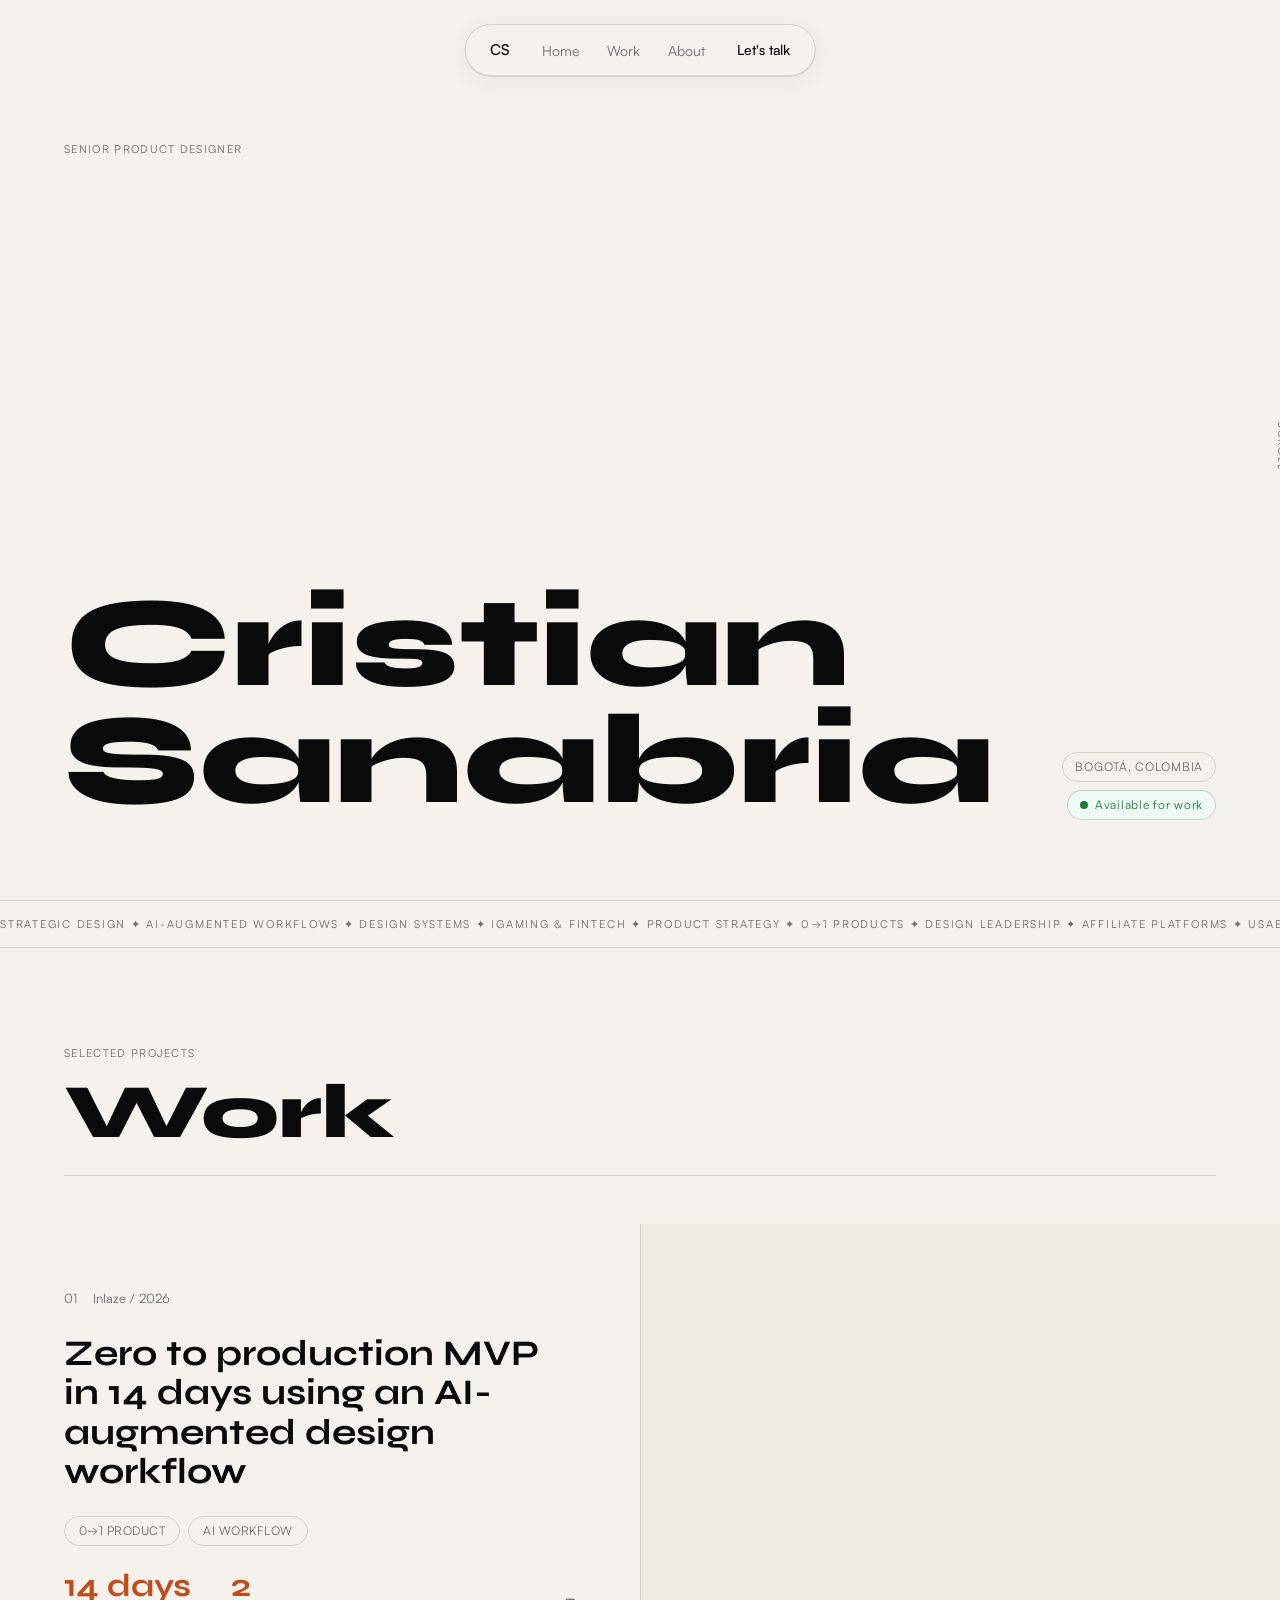
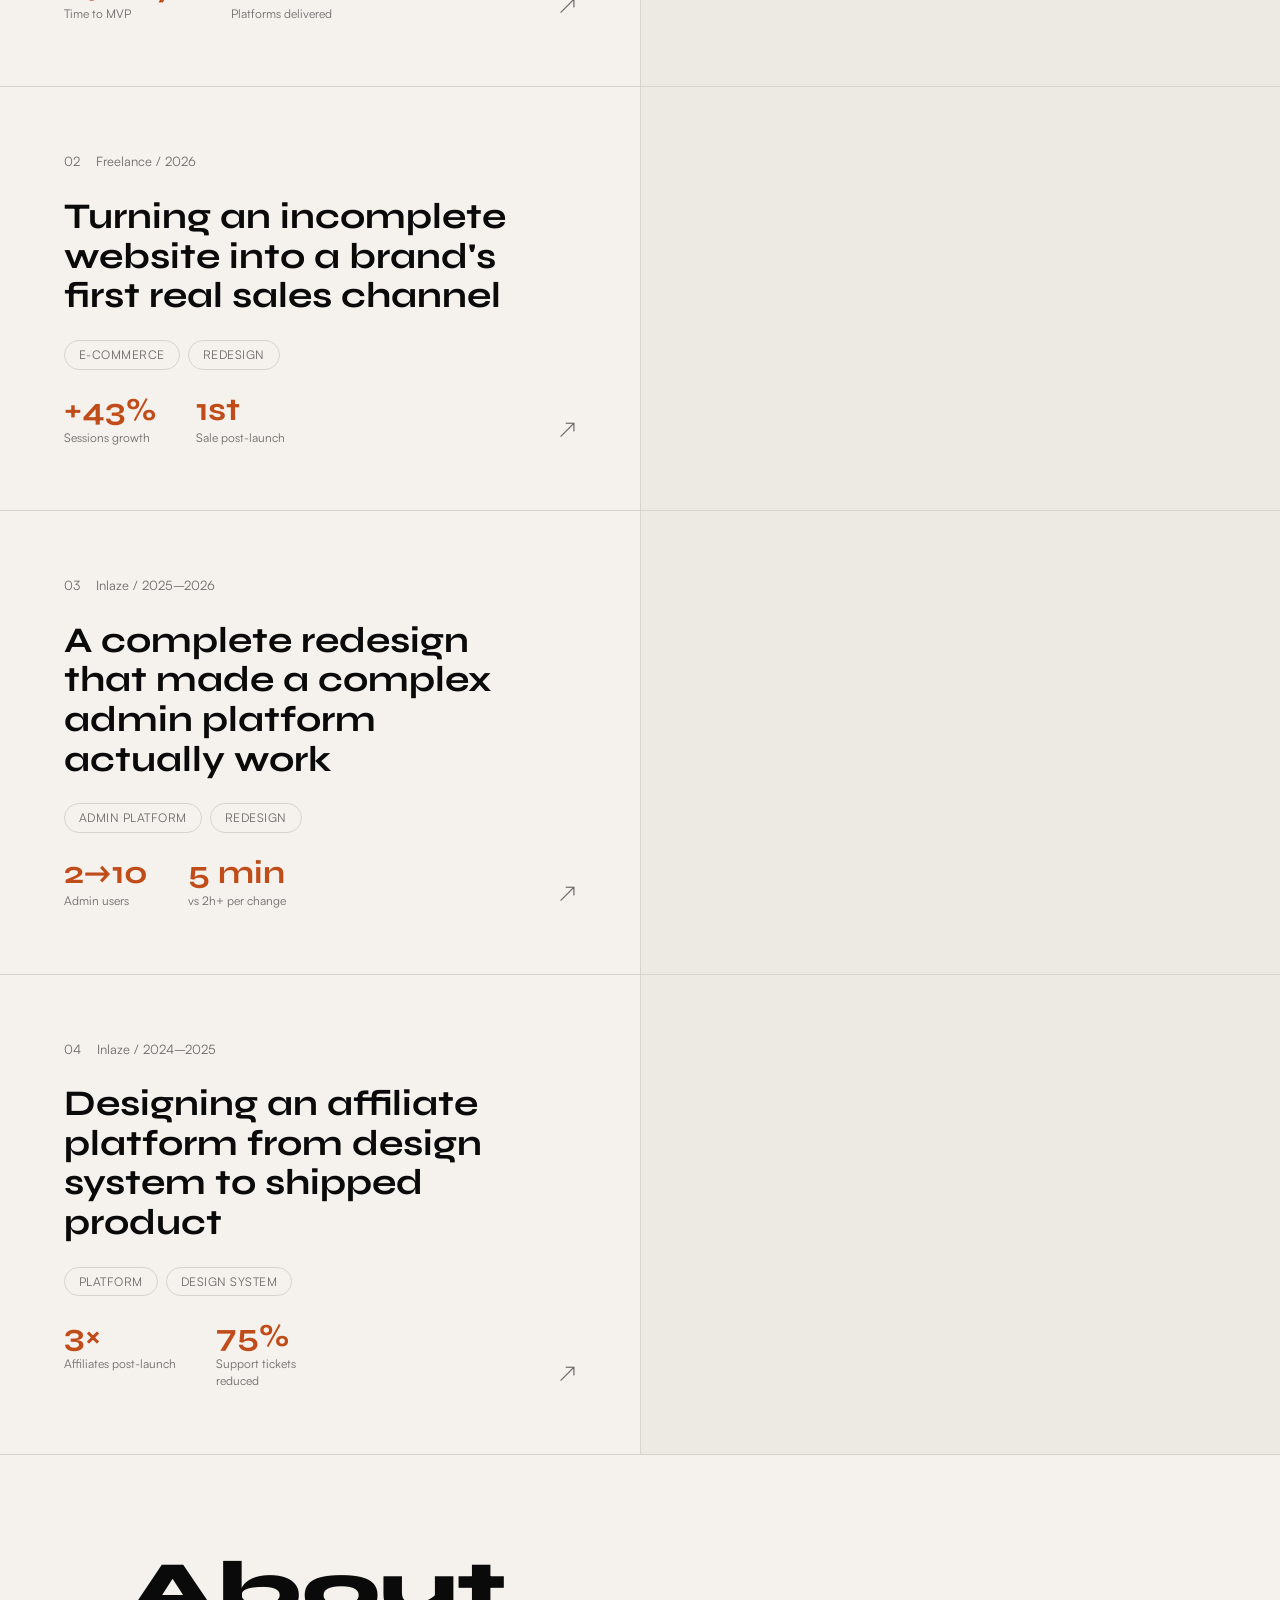
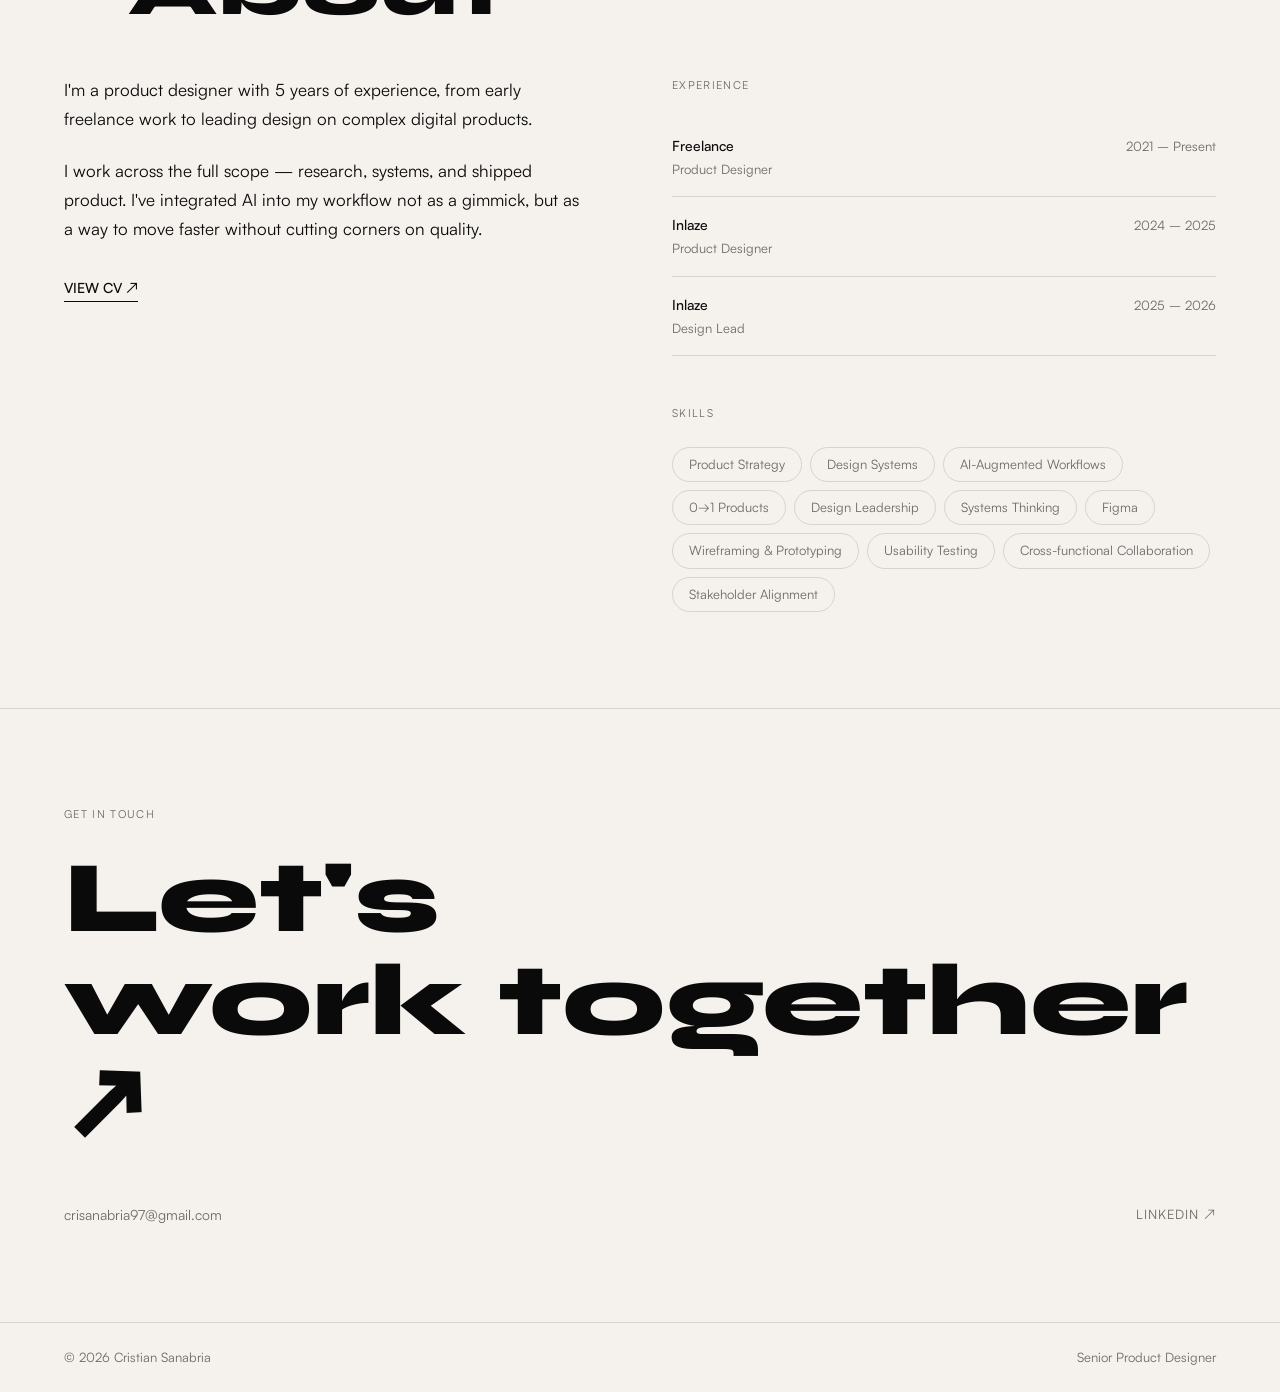
==== commit c3b0045f: "fix: homepage corrections — nav, hero pills, project order, experience data, skills section, favicon" ====
--- a/index.html
+++ b/index.html
@@ -5,6 +5,9 @@
   <meta name="viewport" content="width=device-width, initial-scale=1.0">
   <meta name="description" content="Cristian Sanabria — Senior Product Designer with 5 years of experience. Strategic design, AI-augmented workflows, and shipped digital products.">
   <title>Cristian Sanabria — Senior Product Designer</title>
+  <!-- Favicon -->
+  <link rel="icon" type="image/svg+xml" href="assets/FavIcon_CS_Black.svg">
+  <link rel="apple-touch-icon" href="assets/FavIcon_CS_Black.svg">
   <link rel="stylesheet" href="styles/main.css">
   <link rel="stylesheet" href="styles/components.css">
 </head>
@@ -23,10 +26,6 @@
     </ul>
 
     <div class="nav-right">
-      <span class="availability-badge" aria-label="Status: available for work">
-        <span class="availability-dot" aria-hidden="true"></span>
-        Available for work
-      </span>
       <a href="mailto:crisanabria97@gmail.com" class="nav-talk">Let's talk</a>
     </div>
 
@@ -54,8 +53,10 @@
 
     <div class="hero-pills" aria-label="Location and availability">
       <span class="hero-pill">BOGOTÁ, COLOMBIA</span>
-      <span class="hero-pill">OPEN TO REMOTE</span>
-      <span class="hero-pill">USD / EUR</span>
+      <span class="hero-pill hero-pill--available">
+        <span class="availability-dot" aria-hidden="true"></span>
+        Available for work
+      </span>
     </div>
 
     <div class="hero-scroll" aria-hidden="true">
@@ -69,9 +70,9 @@
        ============================================================ -->
   <div class="ticker" aria-hidden="true">
     <div class="ticker-track">
-      <span class="ticker-text">STRATEGIC DESIGN ✦ AI-AUGMENTED WORKFLOWS ✦ DESIGN SYSTEMS ✦ iGAMING ✦ PRODUCT STRATEGY ✦ 0→1 PRODUCTS ✦ AFFILIATE PLATFORMS ✦ &nbsp;</span>
-      <span class="ticker-text">STRATEGIC DESIGN ✦ AI-AUGMENTED WORKFLOWS ✦ DESIGN SYSTEMS ✦ iGAMING ✦ PRODUCT STRATEGY ✦ 0→1 PRODUCTS ✦ AFFILIATE PLATFORMS ✦ &nbsp;</span>
-      <span class="ticker-text">STRATEGIC DESIGN ✦ AI-AUGMENTED WORKFLOWS ✦ DESIGN SYSTEMS ✦ iGAMING ✦ PRODUCT STRATEGY ✦ 0→1 PRODUCTS ✦ AFFILIATE PLATFORMS ✦ &nbsp;</span>
+      <span class="ticker-text">STRATEGIC DESIGN   ✦   AI-AUGMENTED WORKFLOWS   ✦   DESIGN SYSTEMS   ✦   iGAMING &amp; FINTECH   ✦   PRODUCT STRATEGY   ✦   0→1 PRODUCTS   ✦   DESIGN LEADERSHIP   ✦   AFFILIATE PLATFORMS   ✦   USABILITY TESTING   ✦   STAKEHOLDER ALIGNMENT   ✦   </span>
+      <span class="ticker-text">STRATEGIC DESIGN   ✦   AI-AUGMENTED WORKFLOWS   ✦   DESIGN SYSTEMS   ✦   iGAMING &amp; FINTECH   ✦   PRODUCT STRATEGY   ✦   0→1 PRODUCTS   ✦   DESIGN LEADERSHIP   ✦   AFFILIATE PLATFORMS   ✦   USABILITY TESTING   ✦   STAKEHOLDER ALIGNMENT   ✦   </span>
+      <span class="ticker-text">STRATEGIC DESIGN   ✦   AI-AUGMENTED WORKFLOWS   ✦   DESIGN SYSTEMS   ✦   iGAMING &amp; FINTECH   ✦   PRODUCT STRATEGY   ✦   0→1 PRODUCTS   ✦   DESIGN LEADERSHIP   ✦   AFFILIATE PLATFORMS   ✦   USABILITY TESTING   ✦   STAKEHOLDER ALIGNMENT   ✦   </span>
     </div>
   </div>
 
@@ -85,11 +86,40 @@
       <div class="section-divider" role="separator"></div>
     </div>
 
-    <!-- Card 01 -->
-    <article class="project-card" aria-label="Project 01 — Rodriguez">
+    <!-- Card 01 — Gannar Casino MVP -->
+    <article class="project-card" aria-label="Project 01 — Gannar Casino MVP">
       <div class="card-left">
         <div class="card-meta-row">
           <span class="card-number">01</span>
+          <span class="card-company">Inlaze / 2026</span>
+        </div>
+        <h3 class="card-headline">Zero to production MVP in 14 days using an AI-augmented design workflow</h3>
+        <div class="card-tags">
+          <span class="card-tag">0→1 PRODUCT</span>
+          <span class="card-tag">AI WORKFLOW</span>
+        </div>
+        <div class="card-metrics">
+          <div class="metric">
+            <span class="metric-number">14 days</span>
+            <span class="metric-label">Time to MVP</span>
+          </div>
+          <div class="metric">
+            <span class="metric-number">2</span>
+            <span class="metric-label">Platforms delivered</span>
+          </div>
+        </div>
+        <a href="cases/gannar.html" class="card-arrow" aria-label="View project Gannar Casino MVP">↗</a>
+      </div>
+      <div class="card-right">
+        <div class="card-image-placeholder" aria-hidden="true"></div>
+      </div>
+    </article>
+
+    <!-- Card 02 — Rodriguez Project -->
+    <article class="project-card" aria-label="Project 02 — Rodriguez Project">
+      <div class="card-left">
+        <div class="card-meta-row">
+          <span class="card-number">02</span>
           <span class="card-company">Freelance / 2026</span>
         </div>
         <h3 class="card-headline">Turning an incomplete website into a brand's first real sales channel</h3>
@@ -114,40 +144,40 @@
       </div>
     </article>
 
-    <!-- Card 02 -->
-    <article class="project-card" aria-label="Project 02 — Gannar">
-      <div class="card-left">
-        <div class="card-meta-row">
-          <span class="card-number">02</span>
-          <span class="card-company">Inlaze / 2026</span>
-        </div>
-        <h3 class="card-headline">Zero to production MVP in 14 days using an AI-augmented design workflow</h3>
-        <div class="card-tags">
-          <span class="card-tag">0→1 PRODUCT</span>
-          <span class="card-tag">AI WORKFLOW</span>
-        </div>
-        <div class="card-metrics">
-          <div class="metric">
-            <span class="metric-number">14 days</span>
-            <span class="metric-label">Time to MVP</span>
-          </div>
-          <div class="metric">
-            <span class="metric-number">2</span>
-            <span class="metric-label">Platforms delivered</span>
-          </div>
-        </div>
-        <a href="cases/gannar.html" class="card-arrow" aria-label="View project Gannar">↗</a>
-      </div>
-      <div class="card-right">
-        <div class="card-image-placeholder" aria-hidden="true"></div>
-      </div>
-    </article>
-
-    <!-- Card 03 -->
-    <article class="project-card" aria-label="Project 03 — Commizzion Account">
+    <!-- Card 03 — Commizzion Backoffice -->
+    <article class="project-card" aria-label="Project 03 — Commizzion Backoffice">
       <div class="card-left">
         <div class="card-meta-row">
           <span class="card-number">03</span>
+          <span class="card-company">Inlaze / 2025–2026</span>
+        </div>
+        <h3 class="card-headline">A complete redesign that made a complex admin platform actually work</h3>
+        <div class="card-tags">
+          <span class="card-tag">ADMIN PLATFORM</span>
+          <span class="card-tag">REDESIGN</span>
+        </div>
+        <div class="card-metrics">
+          <div class="metric">
+            <span class="metric-number">2→10</span>
+            <span class="metric-label">Admin users</span>
+          </div>
+          <div class="metric">
+            <span class="metric-number">5 min</span>
+            <span class="metric-label">vs 2h+ per change</span>
+          </div>
+        </div>
+        <a href="cases/commizzion-backoffice.html" class="card-arrow" aria-label="View project Commizzion Backoffice">↗</a>
+      </div>
+      <div class="card-right">
+        <div class="card-image-placeholder" aria-hidden="true"></div>
+      </div>
+    </article>
+
+    <!-- Card 04 — Commizzion Account -->
+    <article class="project-card" aria-label="Project 04 — Commizzion Account">
+      <div class="card-left">
+        <div class="card-meta-row">
+          <span class="card-number">04</span>
           <span class="card-company">Inlaze / 2024–2025</span>
         </div>
         <h3 class="card-headline">Designing an affiliate platform from design system to shipped product</h3>
@@ -172,35 +202,6 @@
       </div>
     </article>
 
-    <!-- Card 04 -->
-    <article class="project-card" aria-label="Project 04 — Commizzion Backoffice">
-      <div class="card-left">
-        <div class="card-meta-row">
-          <span class="card-number">04</span>
-          <span class="card-company">Inlaze / 2025–2026</span>
-        </div>
-        <h3 class="card-headline">A complete redesign that made a complex admin platform actually work</h3>
-        <div class="card-tags">
-          <span class="card-tag">ADMIN PLATFORM</span>
-          <span class="card-tag">REDESIGN</span>
-        </div>
-        <div class="card-metrics">
-          <div class="metric">
-            <span class="metric-number">2→10</span>
-            <span class="metric-label">Admin users</span>
-          </div>
-          <div class="metric">
-            <span class="metric-number">5 min</span>
-            <span class="metric-label">vs 2h+ per change</span>
-          </div>
-        </div>
-        <a href="cases/commizzion-backoffice.html" class="card-arrow" aria-label="View project Commizzion Backoffice">↗</a>
-      </div>
-      <div class="card-right">
-        <div class="card-image-placeholder" aria-hidden="true"></div>
-      </div>
-    </article>
-
   </section>
 
   <!-- ============================================================
@@ -210,7 +211,6 @@
     <div class="about-inner">
 
       <div class="section-header">
-        <span class="section-label">MY STORY</span>
         <h2 class="section-title" id="about-title">About</h2>
       </div>
 
@@ -219,36 +219,51 @@
         <div class="about-bio">
           <p>I'm a product designer with 5 years of experience, from early freelance work to leading design on complex digital products.</p>
           <p>I work across the full scope — research, systems, and shipped product. I've integrated AI into my workflow not as a gimmick, but as a way to move faster without cutting corners on quality.</p>
-          <p>Currently based in Bogotá, open to remote roles in USD or EUR.</p>
           <a href="#" class="cv-link">VIEW CV ↗</a>
         </div>
 
-        <!-- Right: experience -->
+        <!-- Right: experience + skills -->
         <div class="about-experience">
           <span class="section-label" style="margin-bottom: var(--space-3); display: block;">EXPERIENCE</span>
           <ul class="experience-list" role="list">
             <li class="experience-item">
               <div>
-                <span class="exp-company">Inlaze</span>
-                <span class="exp-role">Design Lead</span>
-              </div>
-              <span class="exp-years">2024–2026</span>
-            </li>
-            <li class="experience-item">
-              <div>
                 <span class="exp-company">Freelance</span>
                 <span class="exp-role">Product Designer</span>
               </div>
-              <span class="exp-years">2023–2024</span>
+              <span class="exp-years">2021 – Present</span>
             </li>
             <li class="experience-item">
               <div>
                 <span class="exp-company">Inlaze</span>
                 <span class="exp-role">Product Designer</span>
               </div>
-              <span class="exp-years">2022–2023</span>
+              <span class="exp-years">2024 – 2025</span>
+            </li>
+            <li class="experience-item">
+              <div>
+                <span class="exp-company">Inlaze</span>
+                <span class="exp-role">Design Lead</span>
+              </div>
+              <span class="exp-years">2025 – 2026</span>
             </li>
           </ul>
+
+          <!-- Skills -->
+          <span class="skills-label">SKILLS</span>
+          <div class="skills-list" aria-label="Skills">
+            <span class="skill-pill">Product Strategy</span>
+            <span class="skill-pill">Design Systems</span>
+            <span class="skill-pill">AI-Augmented Workflows</span>
+            <span class="skill-pill">0→1 Products</span>
+            <span class="skill-pill">Design Leadership</span>
+            <span class="skill-pill">Systems Thinking</span>
+            <span class="skill-pill">Figma</span>
+            <span class="skill-pill">Wireframing &amp; Prototyping</span>
+            <span class="skill-pill">Usability Testing</span>
+            <span class="skill-pill">Cross-functional Collaboration</span>
+            <span class="skill-pill">Stakeholder Alignment</span>
+          </div>
         </div>
       </div>
 
--- a/styles/components.css
+++ b/styles/components.css
@@ -28,9 +28,10 @@
   height: 52px;
   padding: 0 24px;
 
-  background: #ffffff;
+  background: var(--color-bg);
   border: 1px solid var(--color-border);
   border-radius: 100px;
+  box-shadow: 0 1px 0 0 var(--color-border), 0 4px 24px rgba(0,0,0,0.06);
 
   /* smooth shadow on scroll — added via JS */
   transition: box-shadow 0.3s ease;
@@ -40,7 +41,7 @@
 }
 
 .nav-pill.scrolled {
-  box-shadow: 0 2px 20px rgba(0, 0, 0, 0.08);
+  box-shadow: 0 1px 0 0 var(--color-border), 0 8px 32px rgba(0, 0, 0, 0.1);
 }
 
 /* Logo */
@@ -148,6 +149,12 @@
   border-radius: 2px;
   display: block;
   transition: transform 0.3s ease, opacity 0.3s ease;
+}
+
+/* Force hamburger lines to always use --color-text (never accent) */
+.hamburger:focus span,
+.hamburger:hover span {
+  background: var(--color-text);
 }
 
 /* Hamburger → X */
@@ -180,7 +187,7 @@
     top: 52px;
     left: 0;
     right: 0;
-    background: #ffffff;
+    background: var(--color-bg);
     border-bottom: 1px solid var(--color-border);
     padding: 16px 20px 20px;
     gap: 16px;
@@ -265,15 +272,25 @@
 }
 
 .hero-pill {
-  display: inline-block;
+  display: inline-flex;
+  align-items: center;
   border: 1px solid var(--color-border);
   border-radius: 100px;
-  padding: 6px 16px;
+  padding: 4px 12px;
   font-family: var(--font-body);
   font-weight: 400;
   font-size: 12px;
   letter-spacing: 0.06em;
   color: var(--color-text-muted);
+  white-space: nowrap;
+}
+
+/* Available for work — green pill in hero */
+.hero-pill--available {
+  background: #F0FAF4;
+  color: #1A7A3C;
+  border-color: rgba(26, 122, 60, 0.25);
+  gap: 7px;
 }
 
 /* "SCROLL" vertical text — right side */
@@ -301,6 +318,9 @@
     padding-top: 100px;
     height: auto;
     min-height: 100svh;
+    align-items: flex-start;
+    flex-direction: column;
+    padding-bottom: var(--space-8);
   }
 
   .hero-label {
@@ -310,12 +330,17 @@
   }
 
   .hero-name h1 {
-    font-size: clamp(64px, 16vw, 100px);
-  }
-
+    font-size: clamp(52px, 14vw, 80px);
+  }
+
+  /* Pills: static below the name, no overlap */
   .hero-pills {
-    right: var(--space-3);
-    bottom: 60px;
+    position: static;
+    align-items: flex-start;
+    flex-direction: column;
+    margin-top: var(--space-3);
+    bottom: auto;
+    right: auto;
   }
 
   .hero-scroll {
@@ -346,7 +371,7 @@
   font-family: var(--font-body);
   font-weight: 400;
   font-size: 11px;
-  letter-spacing: 0.12em;
+  letter-spacing: 0.16em;
   color: var(--color-text-muted);
   white-space: nowrap;
   text-transform: uppercase;
@@ -788,7 +813,42 @@
   .site-footer {
     padding: var(--space-3);
     flex-direction: column;
-    gap: 6px;
-    text-align: center;
-  }
-}
+    align-items: flex-start;
+    gap: var(--space-1);
+  }
+}
+
+/* =============================================================
+   SKILLS SECTION (inside about right column)
+   ============================================================= */
+
+.skills-label {
+  display: block;
+  font-family: var(--font-body);
+  font-weight: 400;
+  font-size: 11px;
+  letter-spacing: 0.12em;
+  color: var(--color-text-muted);
+  text-transform: uppercase;
+  margin-top: var(--space-6);
+  margin-bottom: var(--space-3);
+}
+
+.skills-list {
+  display: flex;
+  flex-wrap: wrap;
+  gap: 8px;
+}
+
+.skill-pill {
+  display: inline-flex;
+  align-items: center;
+  border: 1px solid var(--color-border);
+  border-radius: 100px;
+  padding: 6px 16px;
+  font-family: var(--font-body);
+  font-weight: 400;
+  font-size: 13px;
+  color: var(--color-text-muted);
+  white-space: nowrap;
+}
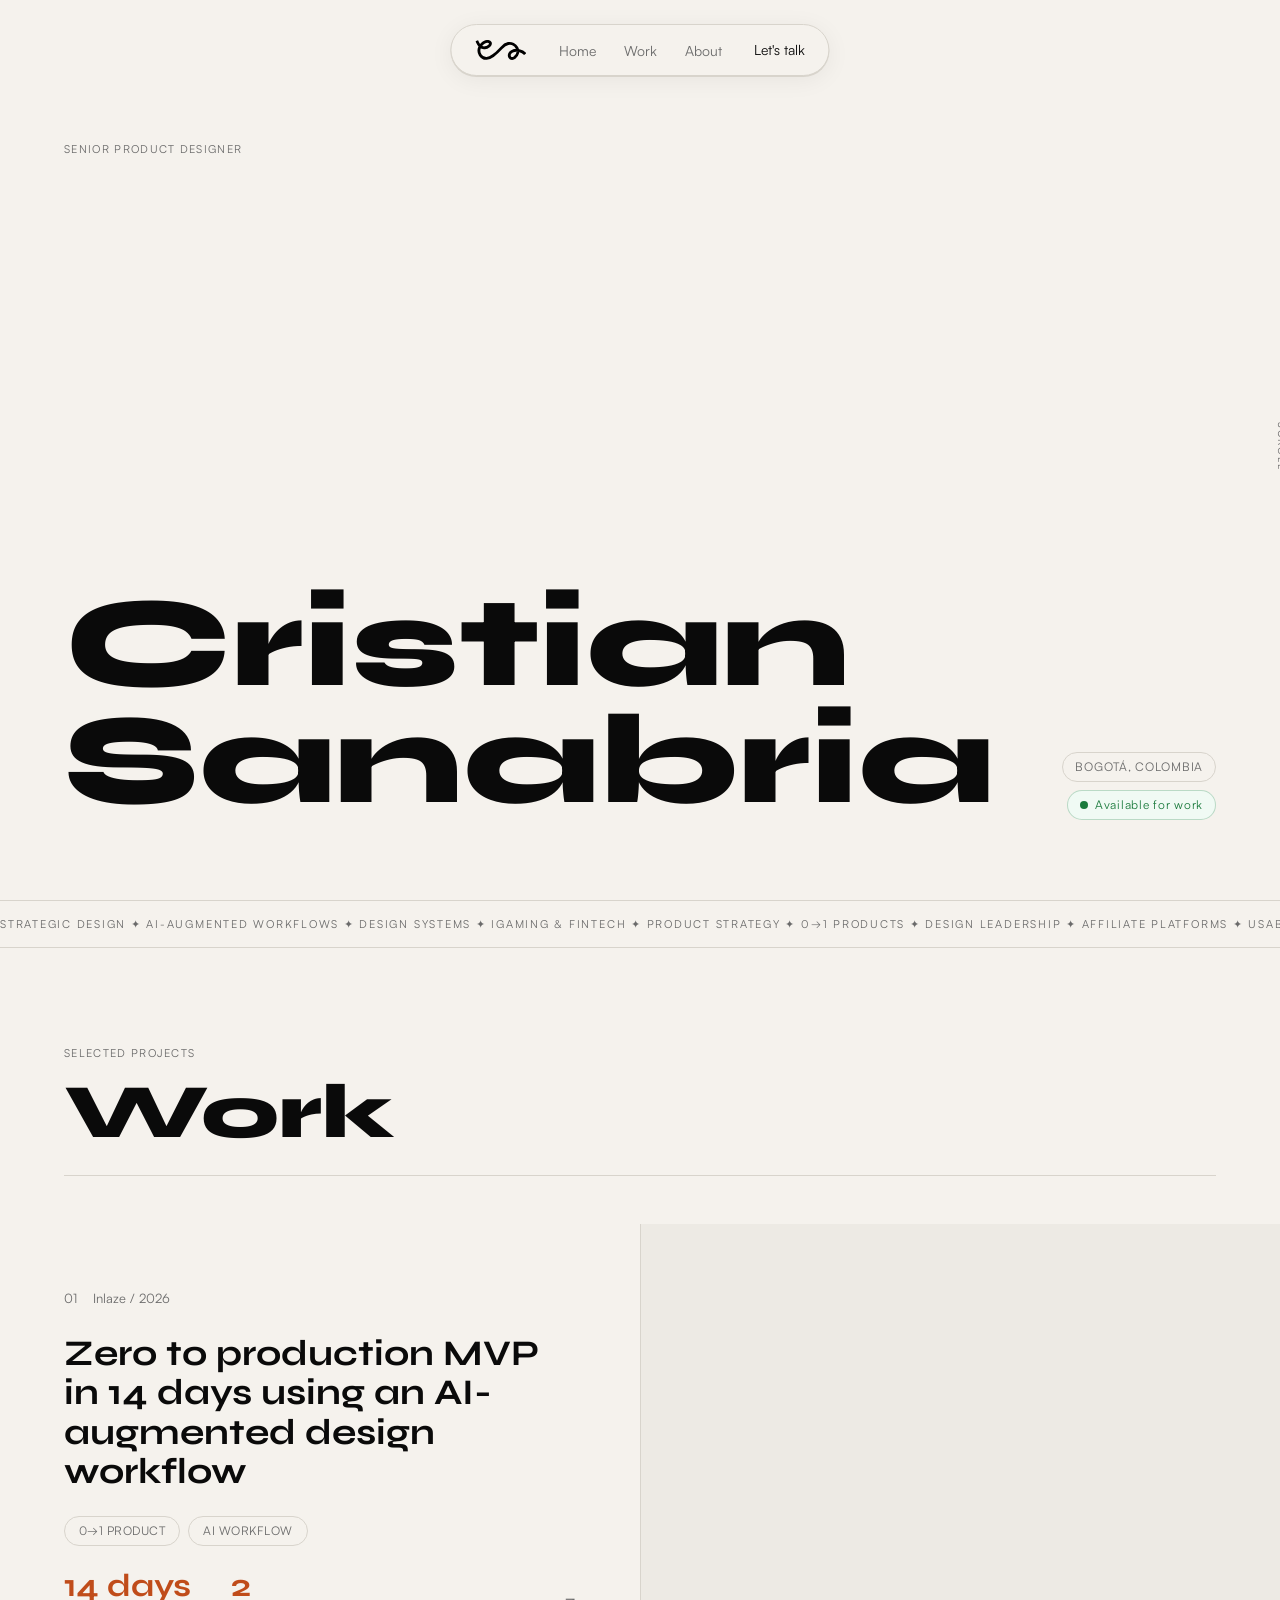
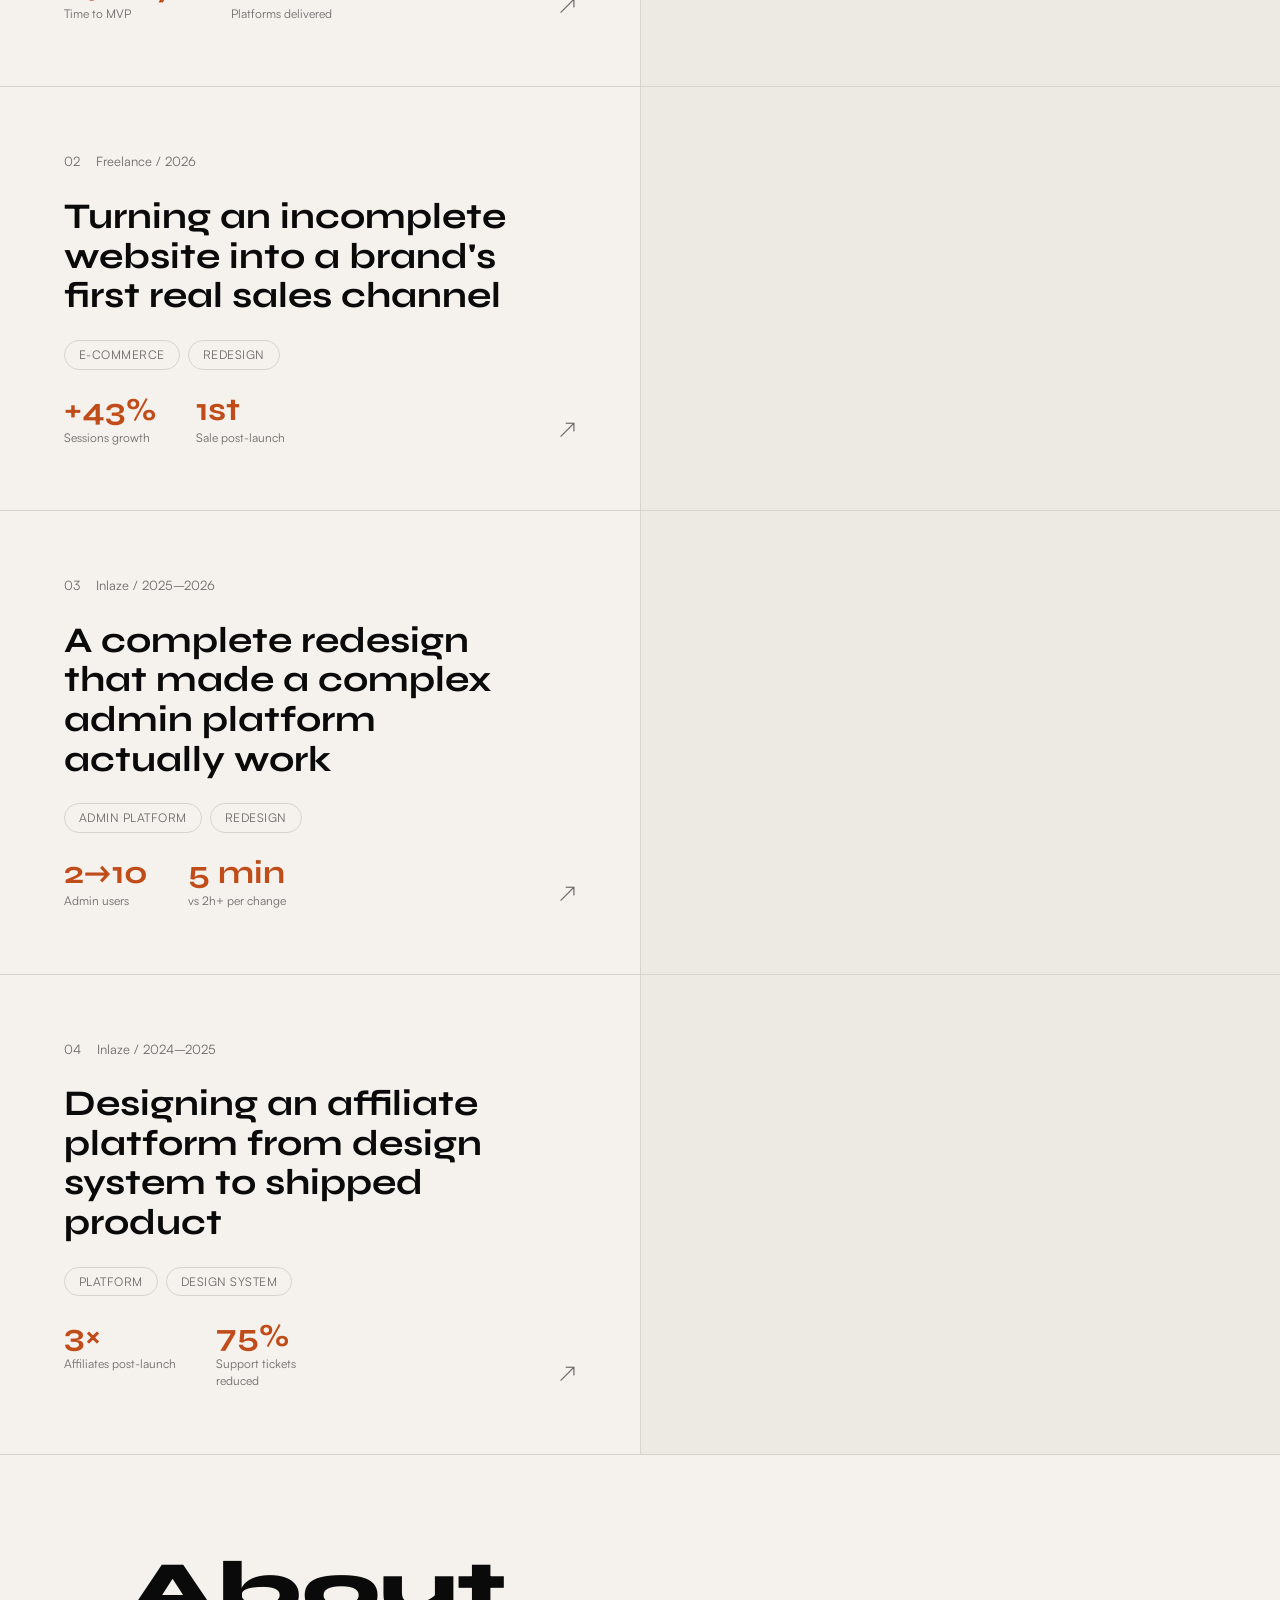
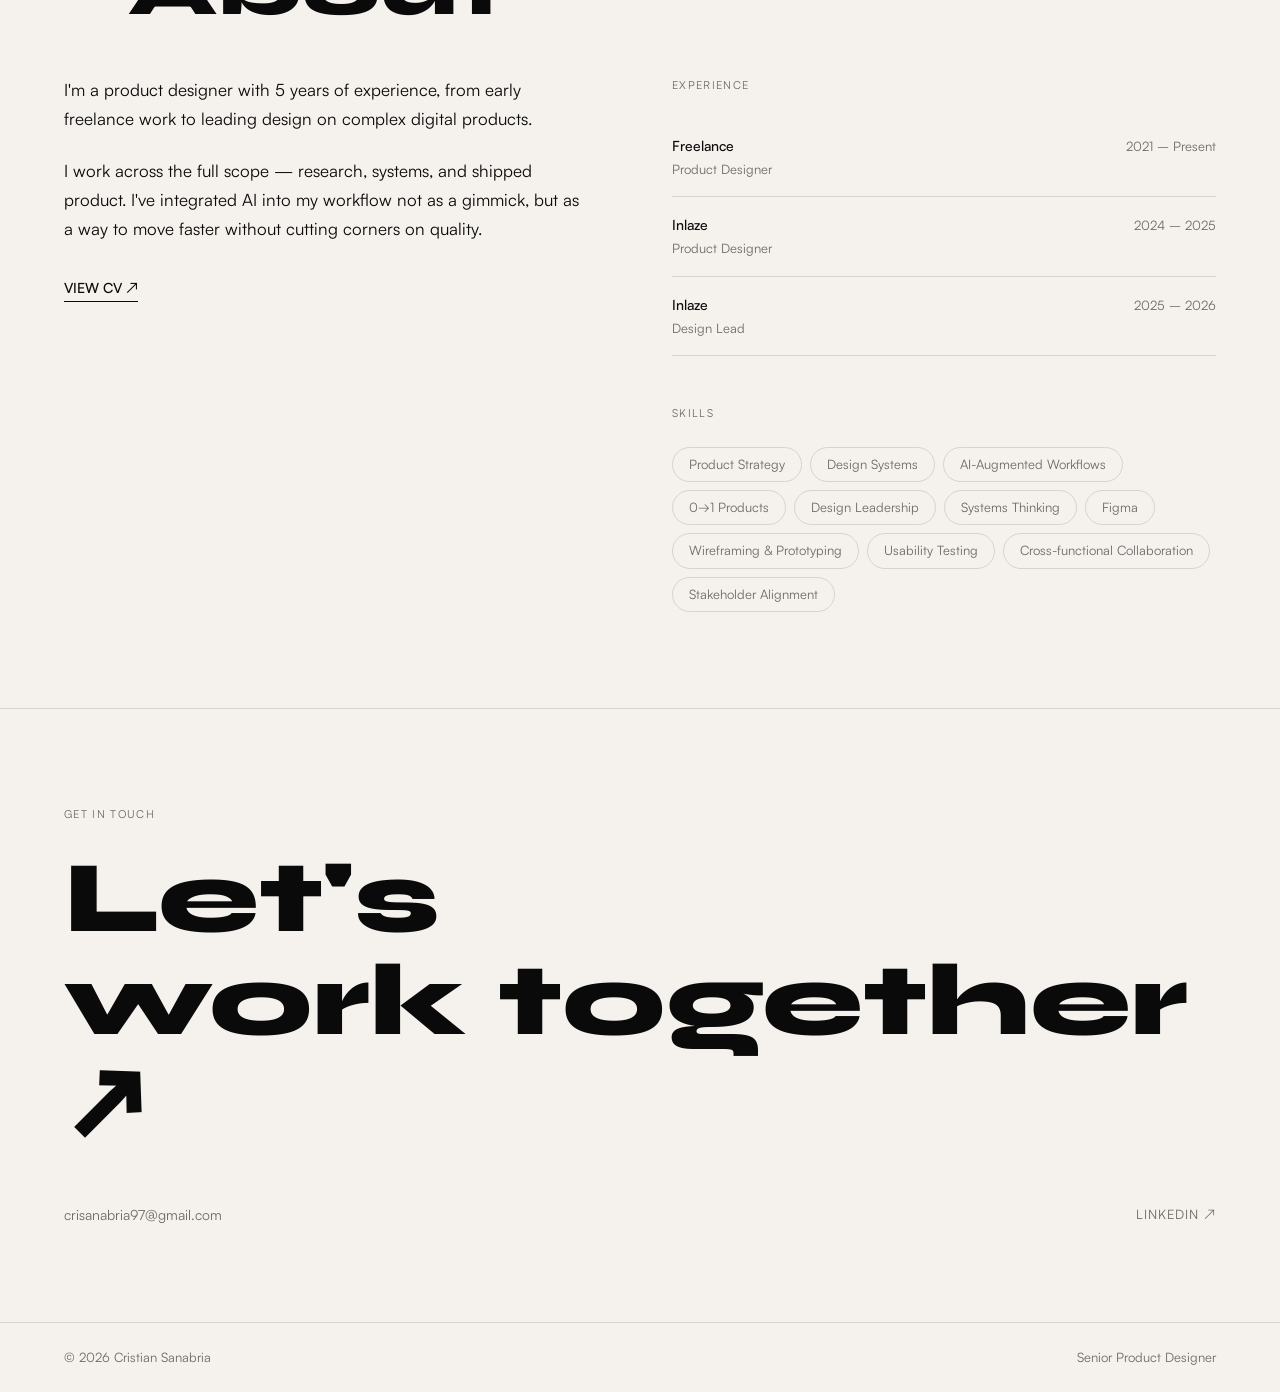
==== commit a4f176b0: "fix: logo svg in nav html" ====
--- a/index.html
+++ b/index.html
@@ -17,7 +17,7 @@
        NAVIGATION — Floating pill
        ============================================================ -->
   <nav class="nav-pill" id="nav-pill" aria-label="Main navigation">
-    <a href="#home" class="nav-logo" aria-label="Cristian Sanabria — home">CS</a>
+    <a href="#home" class="nav-logo" aria-label="Cristian Sanabria — home"><img src="assets/CS_Vector.svg" alt="CS" width="48" height="20"></a>
 
     <ul class="nav-links" id="nav-links" role="list">
       <li><a href="#home"  class="nav-link">Home</a></li>
--- a/styles/components.css
+++ b/styles/components.css
@@ -20,23 +20,16 @@
   left: 50%;
   transform: translateX(-50%);
   z-index: 1000;
-
   display: flex;
   align-items: center;
   gap: 32px;
-
   height: 52px;
   padding: 0 24px;
-
   background: var(--color-bg);
   border: 1px solid var(--color-border);
   border-radius: 100px;
-  box-shadow: 0 1px 0 0 var(--color-border), 0 4px 24px rgba(0,0,0,0.06);
-
-  /* smooth shadow on scroll — added via JS */
+  box-shadow: 0 1px 0 0 var(--color-border), 0 4px 24px rgba(0, 0, 0, 0.06);
   transition: box-shadow 0.3s ease;
-
-  /* prevent it from being wider than the viewport on small screens */
   max-width: calc(100vw - 32px);
 }
 
@@ -44,18 +37,19 @@
   box-shadow: 0 1px 0 0 var(--color-border), 0 8px 32px rgba(0, 0, 0, 0.1);
 }
 
-/* Logo */
 .nav-logo {
-  font-family: var(--font-body);
-  font-weight: 500;
-  font-size: 15px;
-  color: var(--color-text);
+  display: flex;
+  align-items: center;
   text-decoration: none;
-  letter-spacing: 0.02em;
   flex-shrink: 0;
 }
 
-/* Center links */
+.nav-logo img {
+  height: 20px;
+  width: auto;
+  display: block;
+}
+
 .nav-links {
   display: flex;
   list-style: none;
@@ -76,7 +70,6 @@
   color: var(--color-text);
 }
 
-/* Right side */
 .nav-right {
   display: flex;
   align-items: center;
@@ -84,19 +77,18 @@
   flex-shrink: 0;
 }
 
-/* Availability badge */
-.availability-badge {
-  display: inline-flex;
-  align-items: center;
-  gap: 7px;
-  background: #F0FAF4;
-  color: #1A7A3C;
-  font-family: var(--font-body);
-  font-weight: 400;
-  font-size: 12px;
-  padding: 4px 12px;
-  border-radius: 100px;
+.nav-talk {
+  font-family: var(--font-body);
+  font-weight: 400;
+  font-size: 14px;
+  color: var(--color-text);
+  text-decoration: none;
   white-space: nowrap;
+  transition: color 0.2s ease;
+}
+
+.nav-talk:hover {
+  color: var(--color-accent);
 }
 
 .availability-dot {
@@ -105,31 +97,21 @@
   background: #1A7A3C;
   border-radius: 50%;
   flex-shrink: 0;
-  /* subtle pulse */
   animation: pulse-dot 2.4s ease-in-out infinite;
 }
 
 @keyframes pulse-dot {
-  0%, 100% { opacity: 1; }
-  50%       { opacity: 0.4; }
-}
-
-/* "Let's talk" link */
-.nav-talk {
-  font-family: var(--font-body);
-  font-weight: 500;
-  font-size: 14px;
-  color: var(--color-text);
-  text-decoration: none;
-  white-space: nowrap;
-  transition: color 0.2s ease;
-}
-
-.nav-talk:hover {
-  color: var(--color-accent);
-}
-
-/* Hamburger (hidden desktop) */
+
+  0%,
+  100% {
+    opacity: 1;
+  }
+
+  50% {
+    opacity: 0.4;
+  }
+}
+
 .hamburger {
   display: none;
   flex-direction: column;
@@ -151,18 +133,23 @@
   transition: transform 0.3s ease, opacity 0.3s ease;
 }
 
-/* Force hamburger lines to always use --color-text (never accent) */
 .hamburger:focus span,
 .hamburger:hover span {
   background: var(--color-text);
 }
 
-/* Hamburger → X */
-.hamburger.open span:nth-child(1) { transform: translateY(7px) rotate(45deg); }
-.hamburger.open span:nth-child(2) { opacity: 0; }
-.hamburger.open span:nth-child(3) { transform: translateY(-7px) rotate(-45deg); }
-
-/* ─── Mobile nav (<768px) ─────────────────────────────────── */
+.hamburger.open span:nth-child(1) {
+  transform: translateY(7px) rotate(45deg);
+}
+
+.hamburger.open span:nth-child(2) {
+  opacity: 0;
+}
+
+.hamburger.open span:nth-child(3) {
+  transform: translateY(-7px) rotate(-45deg);
+}
+
 @media (max-width: 768px) {
   .nav-pill {
     top: 0;
@@ -175,12 +162,14 @@
     padding: 0 20px;
     gap: 0;
     justify-content: space-between;
-    /* allow dropdown to sit below */
     overflow: visible;
   }
 
+  .nav-logo img {
+    height: 18px;
+  }
+
   .nav-links {
-    /* hidden by default; toggled to block by JS */
     display: none;
     flex-direction: column;
     position: absolute;
@@ -229,7 +218,6 @@
   background: var(--color-bg);
 }
 
-/* "SENIOR PRODUCT DESIGNER" label — top-left */
 .hero-label {
   position: absolute;
   top: 140px;
@@ -240,11 +228,6 @@
   letter-spacing: 0.12em;
   color: var(--color-text-muted);
   text-transform: uppercase;
-}
-
-/* Main name */
-.hero-name {
-  /* sits at flex baseline (bottom) */
 }
 
 .hero-name h1 {
@@ -260,7 +243,6 @@
   display: block;
 }
 
-/* Bottom-right pills */
 .hero-pills {
   position: absolute;
   bottom: 80px;
@@ -285,7 +267,6 @@
   white-space: nowrap;
 }
 
-/* Available for work — green pill in hero */
 .hero-pill--available {
   background: #F0FAF4;
   color: #1A7A3C;
@@ -293,7 +274,6 @@
   gap: 7px;
 }
 
-/* "SCROLL" vertical text — right side */
 .hero-scroll {
   position: absolute;
   right: -10px;
@@ -310,17 +290,18 @@
   color: var(--color-text-muted);
 }
 
-/* ─── Hero mobile ─────────────────────────────────────────── */
+/* Hero mobile — nombre al fondo como en referente */
 @media (max-width: 768px) {
   .hero {
     padding-left: var(--space-3);
     padding-right: var(--space-3);
-    padding-top: 100px;
-    height: auto;
+    padding-top: 52px;
+    padding-bottom: var(--space-6);
+    height: 100svh;
     min-height: 100svh;
-    align-items: flex-start;
+    align-items: flex-end;
     flex-direction: column;
-    padding-bottom: var(--space-8);
+    justify-content: flex-end;
   }
 
   .hero-label {
@@ -329,18 +310,21 @@
     font-size: 10px;
   }
 
+  .hero-name {
+    width: 100%;
+  }
+
   .hero-name h1 {
-    font-size: clamp(52px, 14vw, 80px);
-  }
-
-  /* Pills: static below the name, no overlap */
+    font-size: clamp(52px, 13vw, 80px);
+    line-height: 0.92;
+  }
+
   .hero-pills {
     position: static;
     align-items: flex-start;
     flex-direction: column;
     margin-top: var(--space-3);
-    bottom: auto;
-    right: auto;
+    width: 100%;
   }
 
   .hero-scroll {
@@ -378,8 +362,13 @@
 }
 
 @keyframes ticker-scroll {
-  from { transform: translateX(0); }
-  to   { transform: translateX(-33.333%); }
+  from {
+    transform: translateX(0);
+  }
+
+  to {
+    transform: translateX(-33.333%);
+  }
 }
 
 /* =============================================================
@@ -390,7 +379,6 @@
   padding: var(--space-12) 0 0;
 }
 
-/* Section header */
 .section-header {
   padding: 0 var(--space-8);
   margin-bottom: var(--space-6);
@@ -414,6 +402,7 @@
   color: var(--color-text);
   line-height: 1;
   margin: 0 0 var(--space-3);
+  text-align: left;
 }
 
 .section-divider {
@@ -422,8 +411,6 @@
   background: var(--color-border);
   margin-top: var(--space-3);
 }
-
-/* ─── Project cards ─────────────────────────────────────────── */
 
 .project-card {
   display: grid;
@@ -438,12 +425,10 @@
   background: var(--color-surface);
 }
 
-/* Hover → arrow rotates */
 .project-card:hover .card-arrow {
   transform: rotate(-45deg);
 }
 
-/* Left column */
 .card-left {
   padding: var(--space-8);
   display: flex;
@@ -458,13 +443,7 @@
   gap: 16px;
 }
 
-.card-number {
-  font-family: var(--font-body);
-  font-weight: 400;
-  font-size: 13px;
-  color: var(--color-text-muted);
-}
-
+.card-number,
 .card-company {
   font-family: var(--font-body);
   font-weight: 400;
@@ -501,7 +480,6 @@
   letter-spacing: 0.04em;
 }
 
-/* Metrics row */
 .card-metrics {
   display: flex;
   gap: 40px;
@@ -531,7 +509,6 @@
   line-height: 1.4;
 }
 
-/* Arrow — bottom-right of card-left */
 .card-arrow {
   position: absolute;
   bottom: var(--space-8);
@@ -548,7 +525,6 @@
   color: var(--color-text);
 }
 
-/* Right column — image placeholder */
 .card-right {
   border-left: 1px solid var(--color-border);
 }
@@ -560,7 +536,7 @@
   background: var(--color-surface);
 }
 
-/* ─── Cards mobile ──────────────────────────────────────────── */
+/* Cards mobile — imagen arriba, contenido abajo */
 @media (max-width: 768px) {
   .section-header {
     padding: 0 var(--space-3);
@@ -568,7 +544,19 @@
 
   .project-card {
     grid-template-columns: 1fr;
+    grid-template-rows: auto auto;
     min-height: auto;
+  }
+
+  .card-right {
+    order: -1;
+    border-left: none;
+    border-bottom: 1px solid var(--color-border);
+  }
+
+  .card-image-placeholder {
+    min-height: 220px;
+    width: 100%;
   }
 
   .card-left {
@@ -576,15 +564,6 @@
     gap: var(--space-2);
   }
 
-  .card-right {
-    border-left: none;
-    border-top: 1px solid var(--color-border);
-  }
-
-  .card-image-placeholder {
-    min-height: 220px;
-  }
-
   .card-arrow {
     position: static;
     align-self: flex-end;
@@ -605,6 +584,10 @@
 
 .about-inner {
   padding: 0 var(--space-8);
+}
+
+.about-section .section-title {
+  text-align: left;
 }
 
 .about-grid {
@@ -615,7 +598,6 @@
   align-items: start;
 }
 
-/* Bio */
 .about-bio {
   max-width: 520px;
 }
@@ -647,7 +629,6 @@
   border-color: var(--color-accent);
 }
 
-/* Experience list */
 .experience-list {
   list-style: none;
   padding: 0;
@@ -661,6 +642,7 @@
   padding: var(--space-2) 0;
   border-bottom: 1px solid var(--color-border);
   gap: 16px;
+  flex-wrap: wrap;
 }
 
 .exp-company {
@@ -689,12 +671,15 @@
   flex-shrink: 0;
 }
 
-/* ─── About mobile ──────────────────────────────────────────── */
 @media (max-width: 768px) {
   .about-inner {
     padding: 0 var(--space-3);
   }
 
+  .about-section .section-title {
+    text-align: left;
+  }
+
   .about-grid {
     grid-template-columns: 1fr;
     gap: var(--space-6);
@@ -706,6 +691,15 @@
 
   .about-bio p {
     font-size: 16px;
+  }
+
+  .experience-item {
+    flex-direction: column;
+    gap: 4px;
+  }
+
+  .exp-years {
+    font-size: 12px;
   }
 }
 
@@ -775,16 +769,21 @@
   color: var(--color-text);
 }
 
-/* ─── Contact mobile ──────────────────────────────────────────── */
 @media (max-width: 768px) {
   .contact-inner {
     padding: 0 var(--space-3);
+  }
+
+  .contact-line {
+    font-size: clamp(40px, 10vw, 64px);
+    line-height: 1.05;
   }
 
   .contact-bottom {
     flex-direction: column;
     align-items: flex-start;
     gap: 12px;
+    margin-top: var(--space-4);
   }
 }
 
@@ -819,7 +818,7 @@
 }
 
 /* =============================================================
-   SKILLS SECTION (inside about right column)
+   SKILLS
    ============================================================= */
 
 .skills-label {
@@ -851,4 +850,4 @@
   font-size: 13px;
   color: var(--color-text-muted);
   white-space: nowrap;
-}
+}
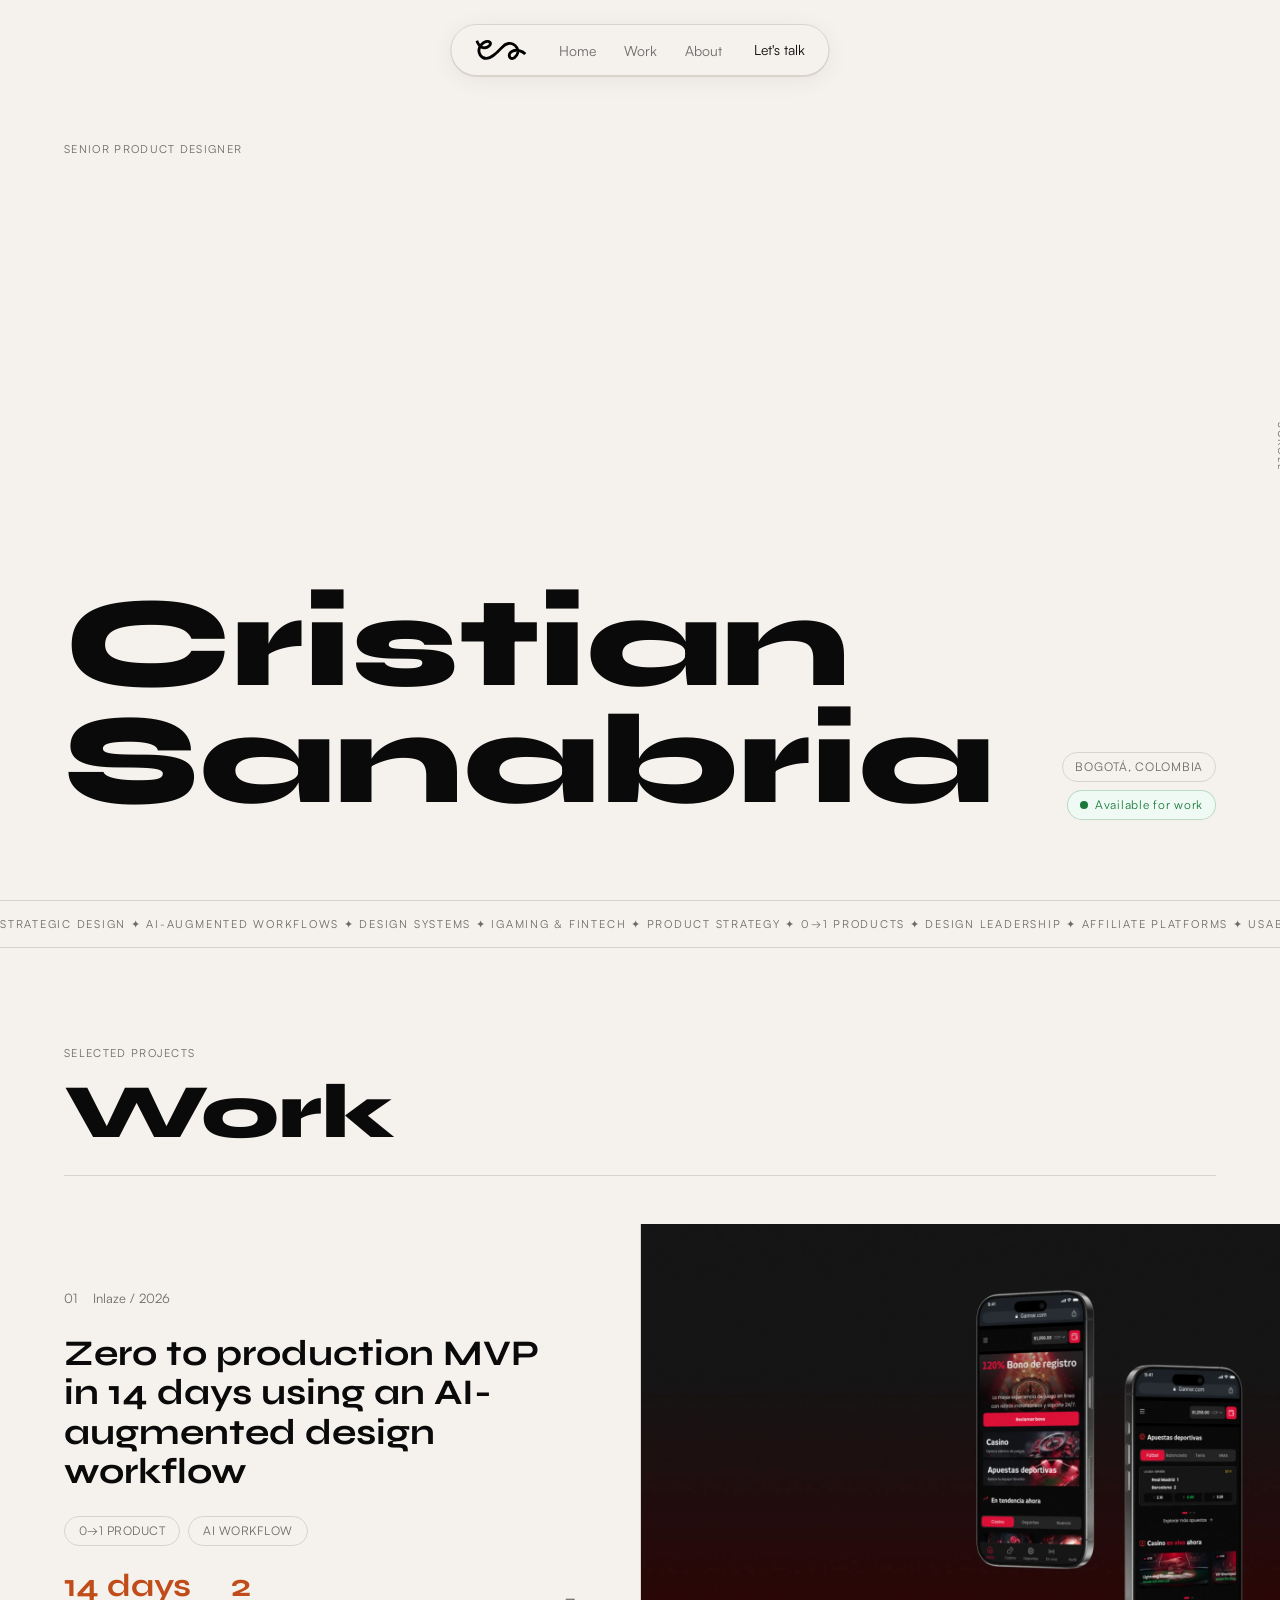
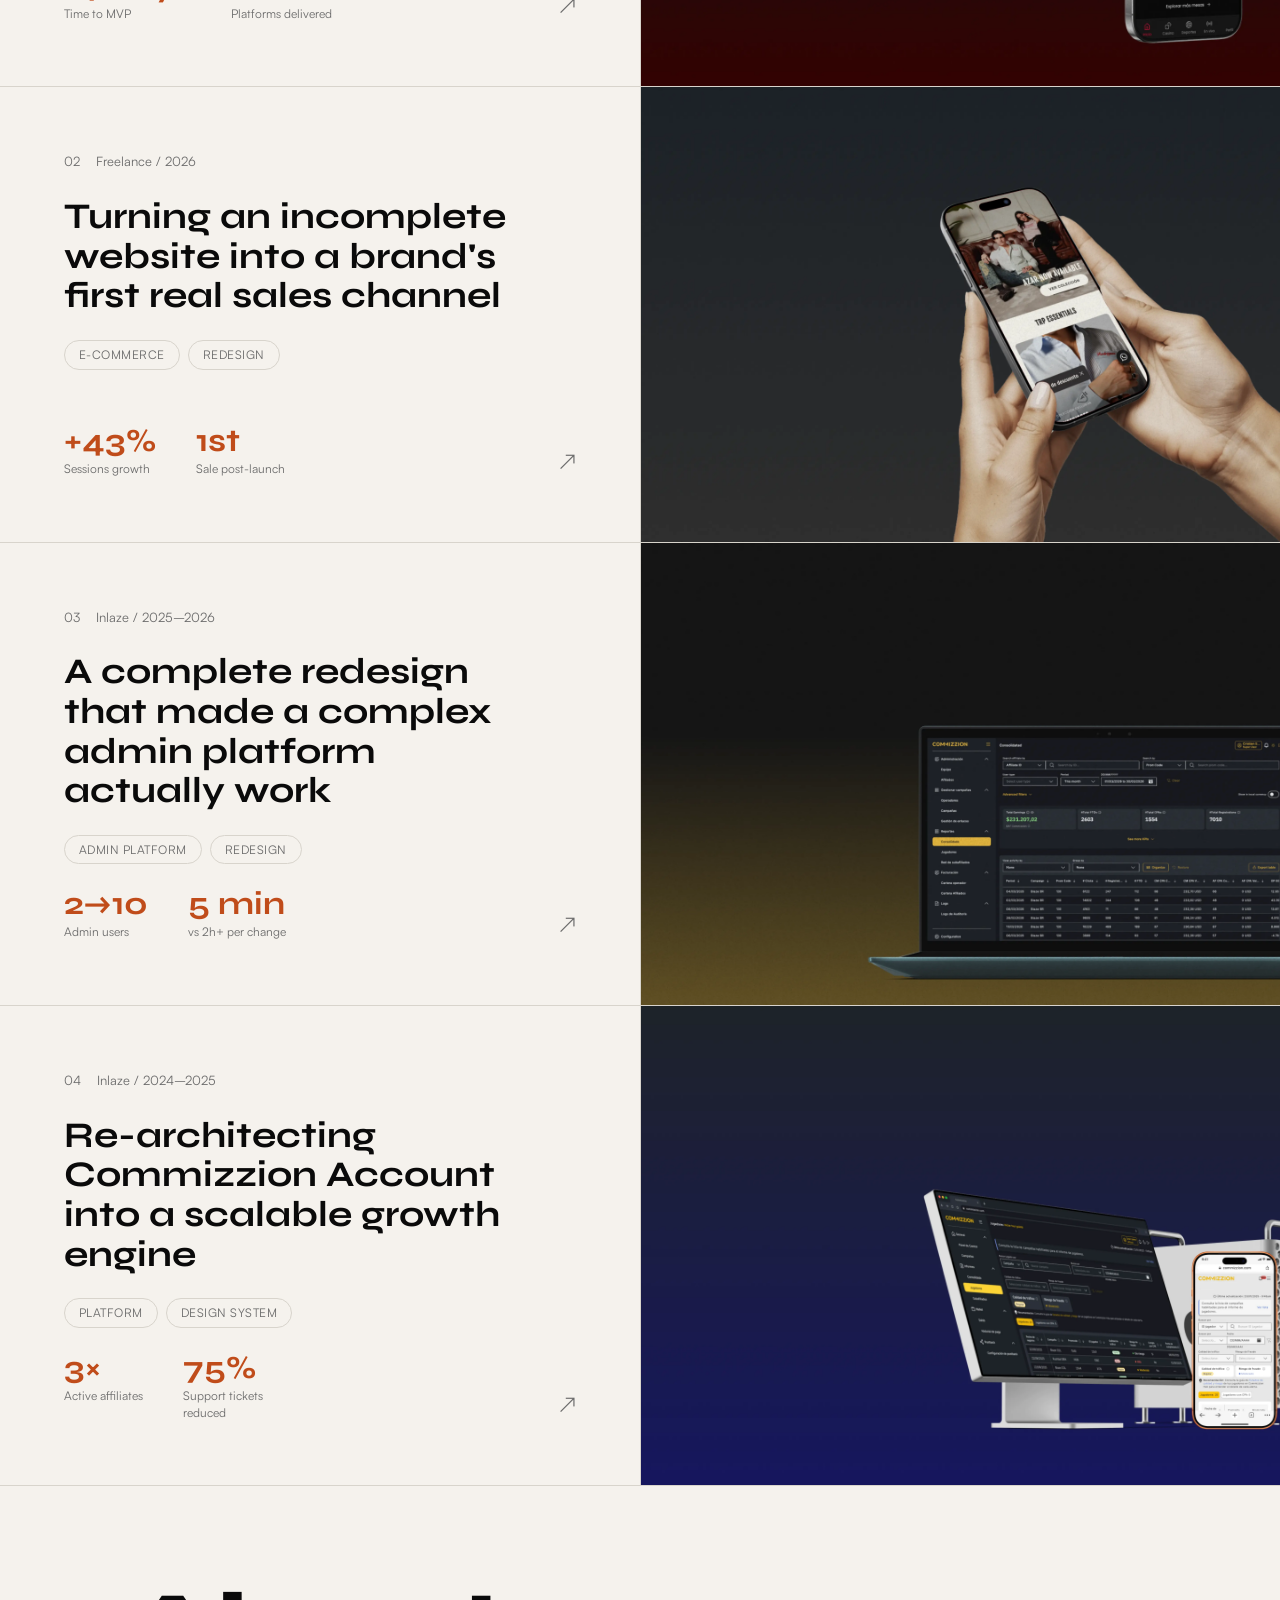
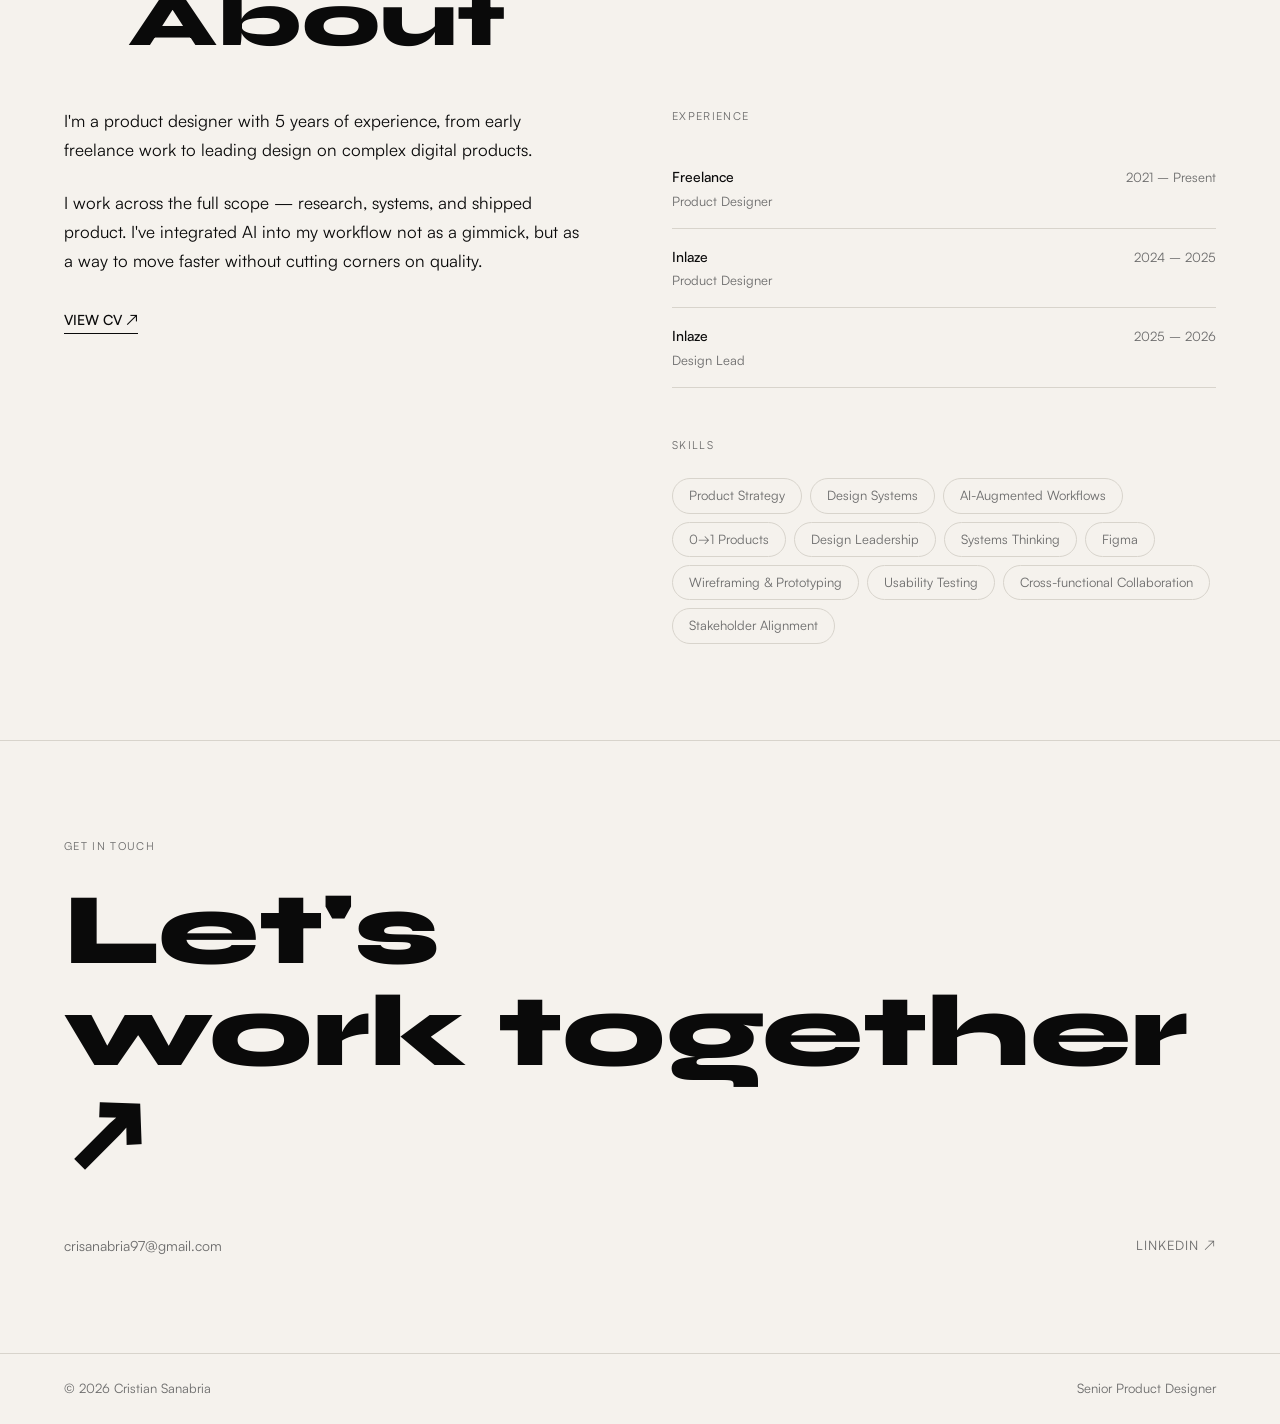
==== commit 8c70a395: "feat: clickable home cards, add cover images, align card 04 with final case content" ====
--- a/index.html
+++ b/index.html
@@ -87,7 +87,7 @@
     </div>
 
     <!-- Card 01 — Gannar Casino MVP -->
-    <article class="project-card" aria-label="Project 01 — Gannar Casino MVP">
+    <a href="cases/gannar.html" class="project-card" aria-label="View project — Gannar Casino MVP">
       <div class="card-left">
         <div class="card-meta-row">
           <span class="card-number">01</span>
@@ -108,15 +108,15 @@
             <span class="metric-label">Platforms delivered</span>
           </div>
         </div>
-        <a href="cases/gannar.html" class="card-arrow" aria-label="View project Gannar Casino MVP">↗</a>
+        <span class="card-arrow" aria-hidden="true">↗</span>
       </div>
       <div class="card-right">
-        <div class="card-image-placeholder" aria-hidden="true"></div>
-      </div>
-    </article>
+        <img src="assets/cases/gannar/gannar-cover.webp" alt="Gannar Casino MVP cover" class="card-image-placeholder" loading="lazy" />
+      </div>
+    </a>
 
     <!-- Card 02 — Rodriguez Project -->
-    <article class="project-card" aria-label="Project 02 — Rodriguez Project">
+    <a href="cases/rodriguez.html" class="project-card" aria-label="View project — Rodriguez Project">
       <div class="card-left">
         <div class="card-meta-row">
           <span class="card-number">02</span>
@@ -137,15 +137,15 @@
             <span class="metric-label">Sale post-launch</span>
           </div>
         </div>
-        <a href="cases/rodriguez.html" class="card-arrow" aria-label="View project Rodriguez">↗</a>
+        <span class="card-arrow" aria-hidden="true">↗</span>
       </div>
       <div class="card-right">
-        <div class="card-image-placeholder" aria-hidden="true"></div>
-      </div>
-    </article>
+        <img src="assets/cases/rodriguez/TRP_Cover.webp" alt="Rodriguez Project cover" class="card-image-placeholder" loading="lazy" />
+      </div>
+    </a>
 
     <!-- Card 03 — Commizzion Backoffice -->
-    <article class="project-card" aria-label="Project 03 — Commizzion Backoffice">
+    <a href="cases/commizzion-backoffice.html" class="project-card" aria-label="View project — Commizzion Backoffice">
       <div class="card-left">
         <div class="card-meta-row">
           <span class="card-number">03</span>
@@ -166,21 +166,21 @@
             <span class="metric-label">vs 2h+ per change</span>
           </div>
         </div>
-        <a href="cases/commizzion-backoffice.html" class="card-arrow" aria-label="View project Commizzion Backoffice">↗</a>
+        <span class="card-arrow" aria-hidden="true">↗</span>
       </div>
       <div class="card-right">
-        <div class="card-image-placeholder" aria-hidden="true"></div>
-      </div>
-    </article>
+        <img src="assets/cases/commizzion-bo/commizzion-bo-cover.webp" alt="Commizzion Backoffice cover" class="card-image-placeholder" loading="lazy" />
+      </div>
+    </a>
 
     <!-- Card 04 — Commizzion Account -->
-    <article class="project-card" aria-label="Project 04 — Commizzion Account">
+    <a href="cases/commizzion-account.html" class="project-card" aria-label="View project — Commizzion Account">
       <div class="card-left">
         <div class="card-meta-row">
           <span class="card-number">04</span>
           <span class="card-company">Inlaze / 2024–2025</span>
         </div>
-        <h3 class="card-headline">Designing an affiliate platform from design system to shipped product</h3>
+        <h3 class="card-headline">Re-architecting Commizzion Account into a scalable growth engine</h3>
         <div class="card-tags">
           <span class="card-tag">PLATFORM</span>
           <span class="card-tag">DESIGN SYSTEM</span>
@@ -188,19 +188,19 @@
         <div class="card-metrics">
           <div class="metric">
             <span class="metric-number">3×</span>
-            <span class="metric-label">Affiliates post-launch</span>
+            <span class="metric-label">Active affiliates</span>
           </div>
           <div class="metric">
             <span class="metric-number">75%</span>
             <span class="metric-label">Support tickets reduced</span>
           </div>
         </div>
-        <a href="cases/commizzion-account.html" class="card-arrow" aria-label="View project Commizzion Account">↗</a>
+        <span class="card-arrow" aria-hidden="true">↗</span>
       </div>
       <div class="card-right">
-        <div class="card-image-placeholder" aria-hidden="true"></div>
-      </div>
-    </article>
+        <img src="assets/cases/commizzion-account/commizzion-account-cover.webp" alt="Commizzion Account cover" class="card-image-placeholder" loading="lazy" />
+      </div>
+    </a>
 
   </section>
 
--- a/styles/components.css
+++ b/styles/components.css
@@ -418,7 +418,9 @@
   min-height: 400px;
   border-bottom: 1px solid var(--color-border);
   transition: background 0.2s ease;
-  cursor: default;
+  cursor: pointer;
+  text-decoration: none;
+  color: inherit;
 }
 
 .project-card:hover {
@@ -534,6 +536,8 @@
   height: 100%;
   min-height: 320px;
   background: var(--color-surface);
+  object-fit: cover;
+  display: block;
 }
 
 /* Cards mobile — imagen arriba, contenido abajo */
@@ -850,4 +854,49 @@
   font-size: 13px;
   color: var(--color-text-muted);
   white-space: nowrap;
-}+}
+/* =============================================================
+   TABLET BREAKPOINT (769px - 1024px)
+   ============================================================= */
+
+@media (min-width: 769px) and (max-width: 1024px) {
+
+  .hero {
+    padding-left: var(--space-6);
+    padding-right: var(--space-6);
+    padding-bottom: 64px;
+  }
+
+  .hero-label {
+    left: var(--space-6);
+  }
+
+  .hero-name h1 {
+    font-size: clamp(64px, 8vw, 100px);
+  }
+
+  .hero-pills {
+    bottom: 64px;
+    right: var(--space-6);
+  }
+
+  .section-header {
+    padding: 0 var(--space-6);
+  }
+
+  .card-left {
+    padding: var(--space-6);
+  }
+
+  .about-inner {
+    padding: 0 var(--space-6);
+  }
+
+  .contact-inner {
+    padding: 0 var(--space-6);
+  }
+
+  .site-footer {
+    padding: var(--space-3) var(--space-6);
+  }
+}
